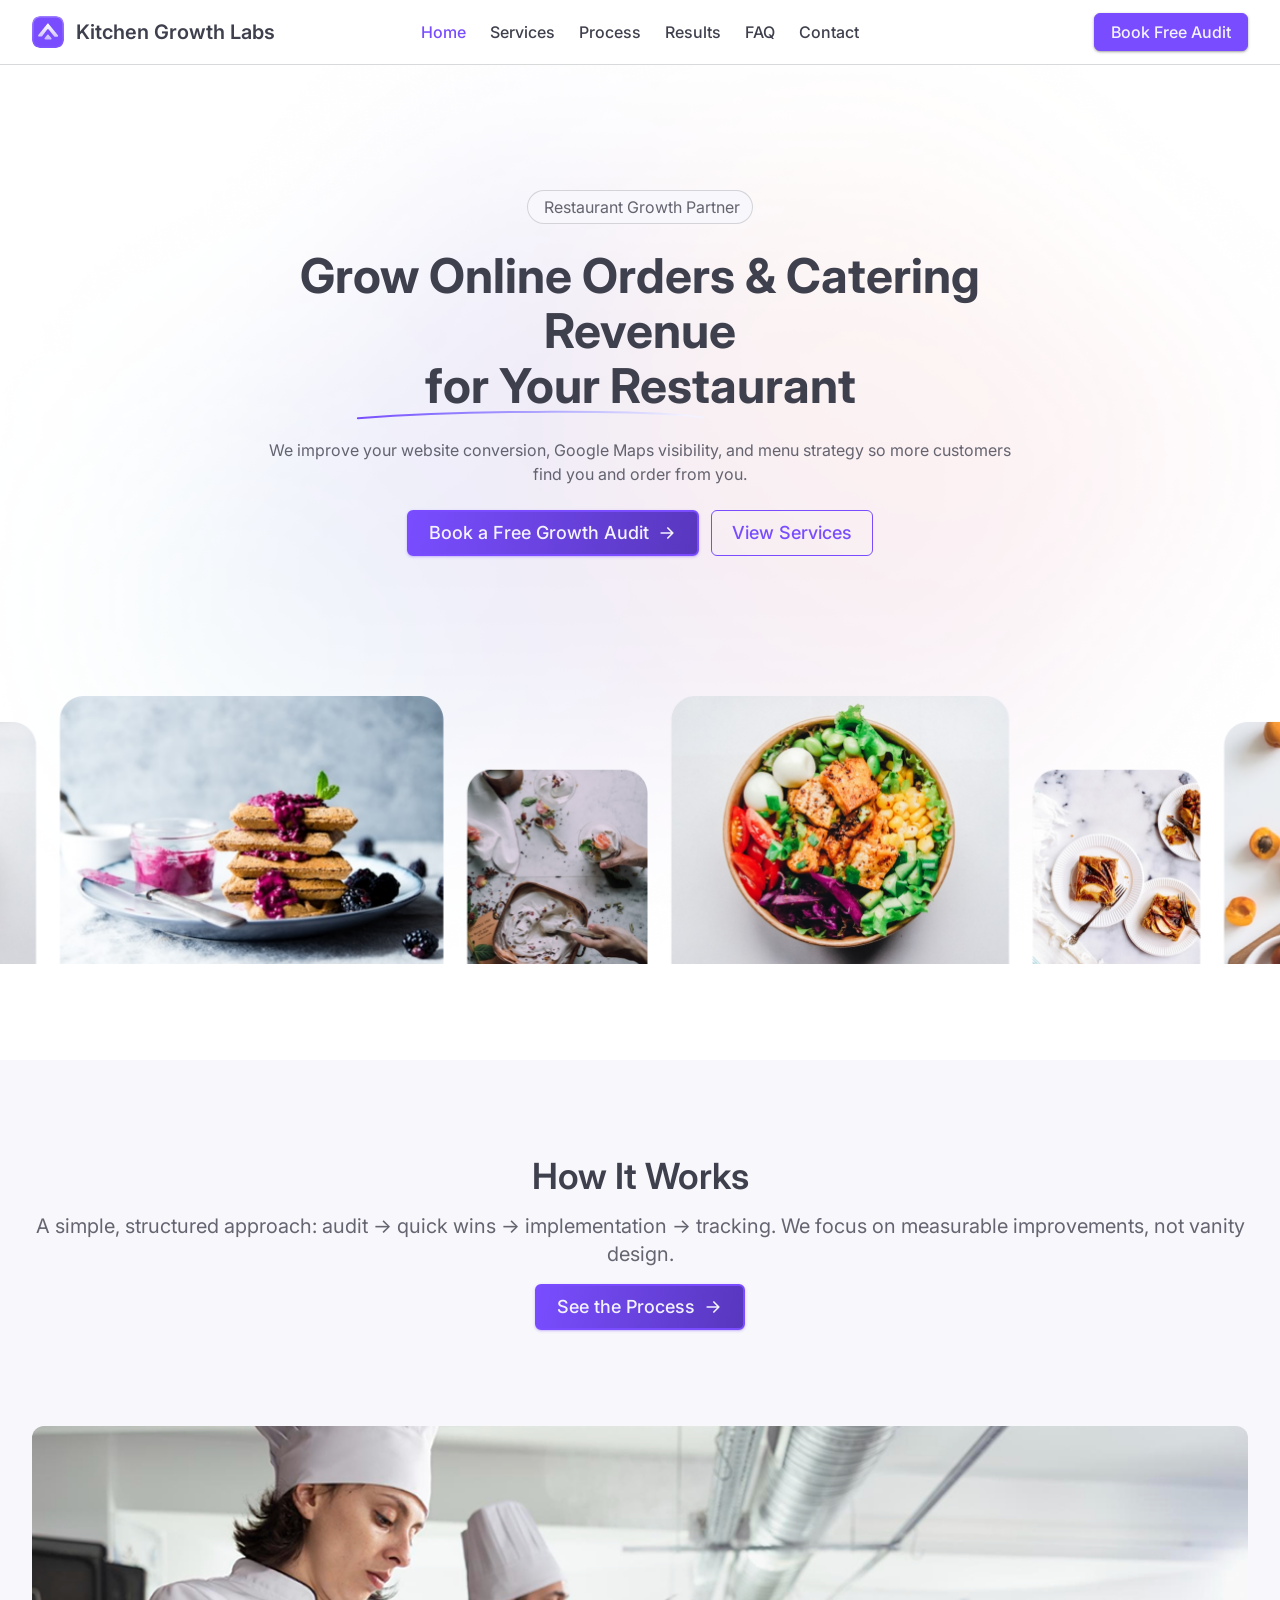
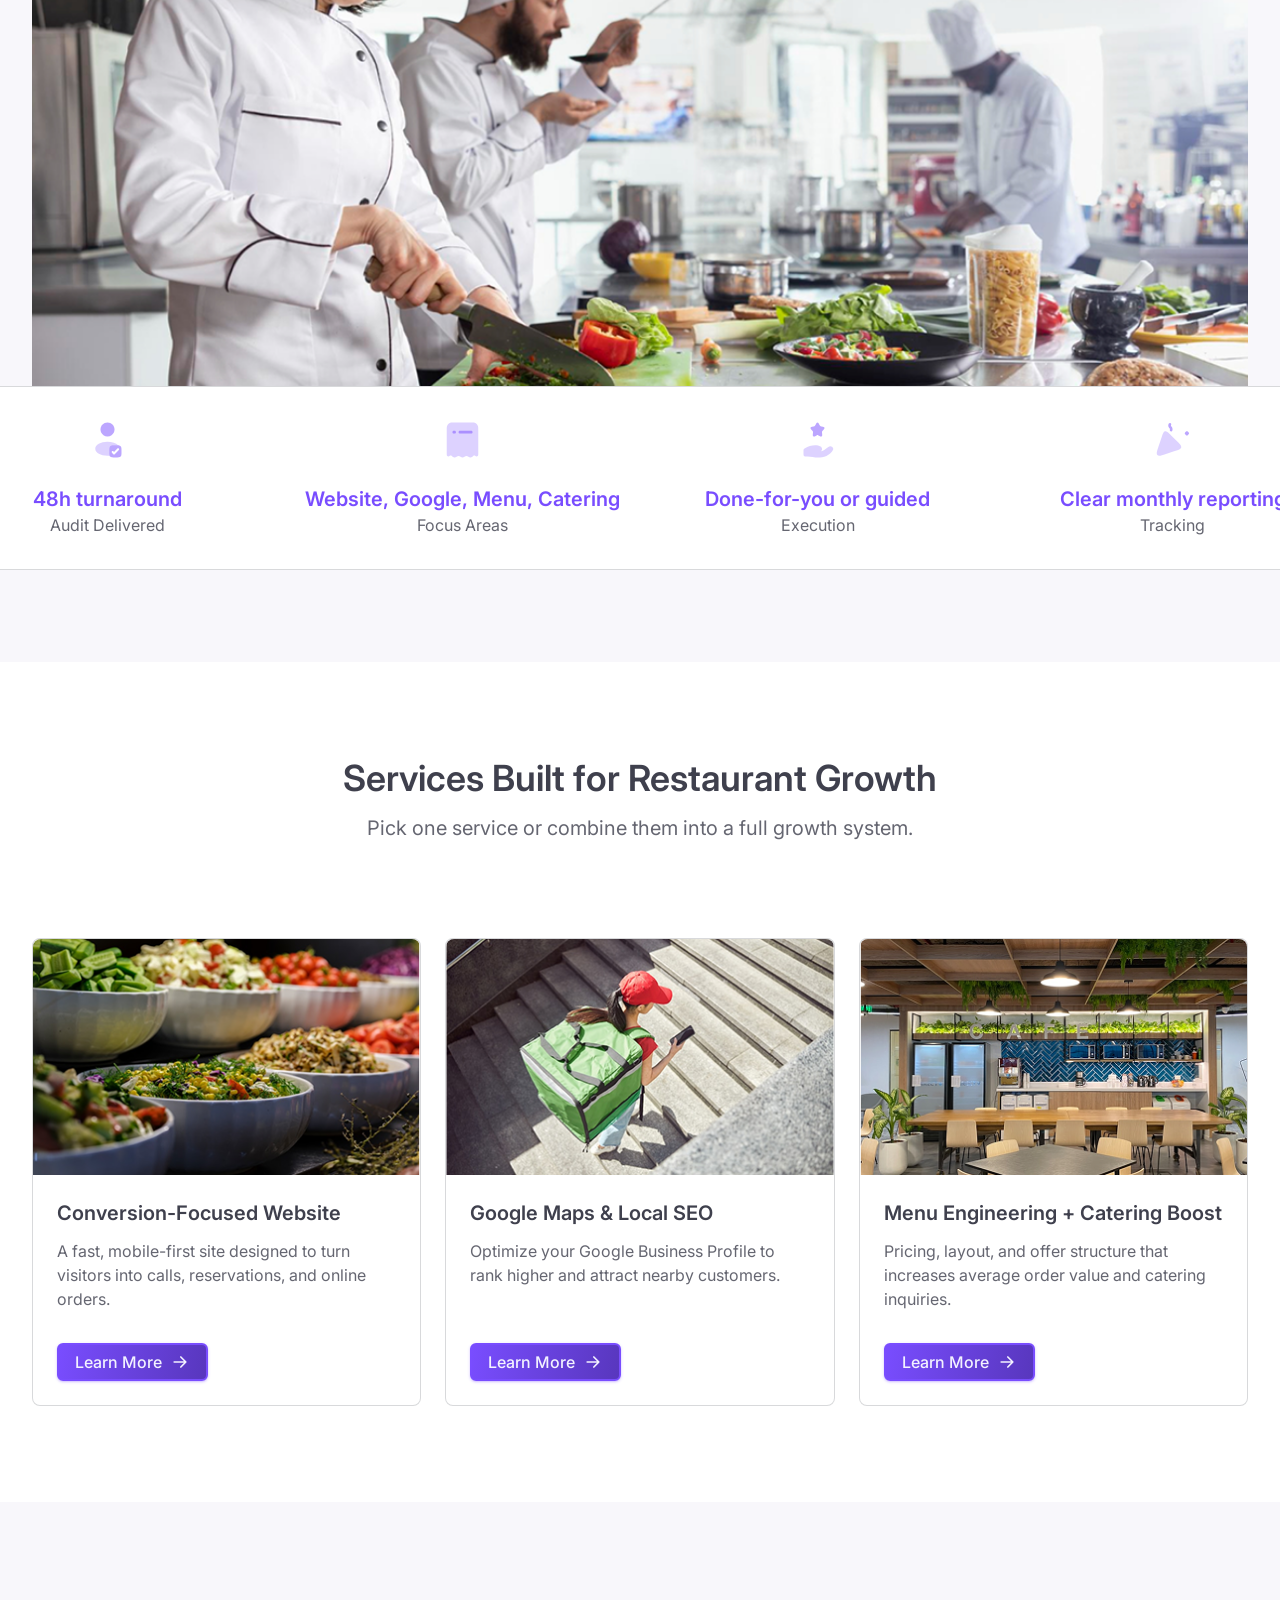
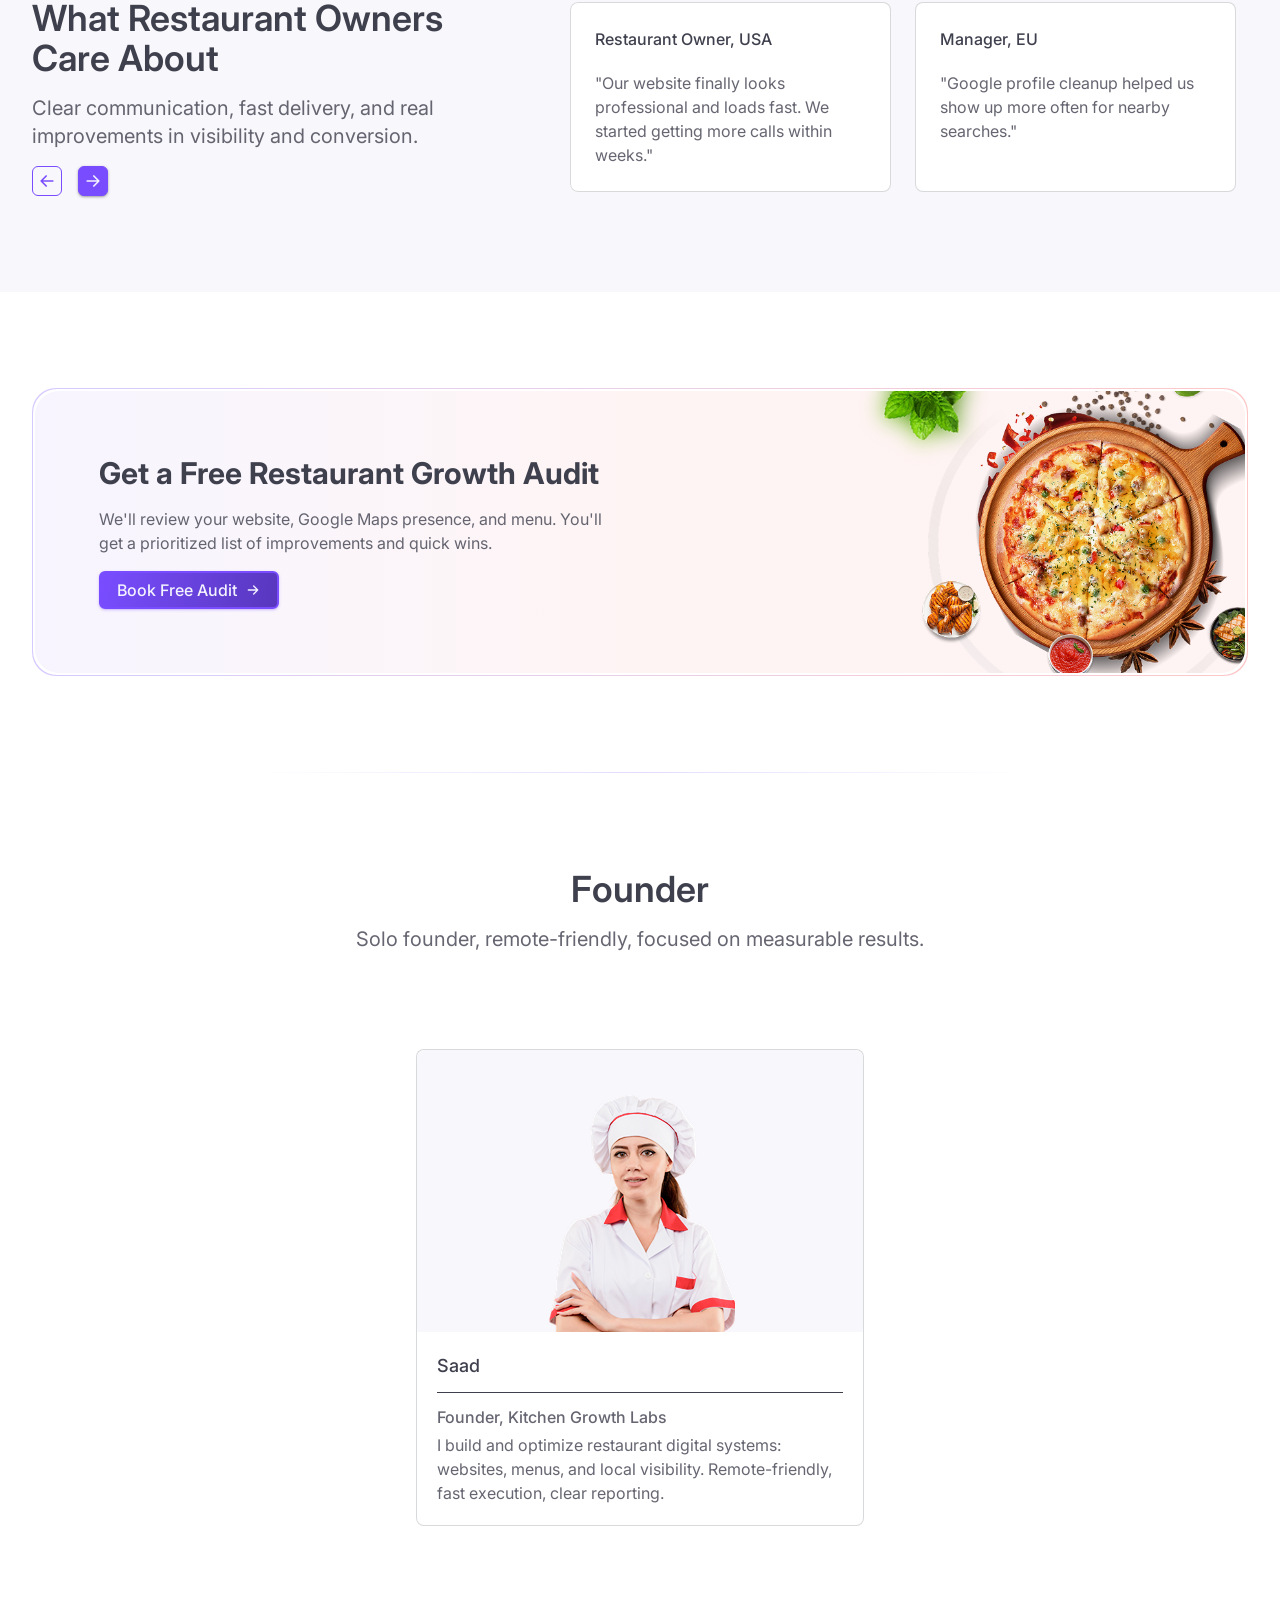
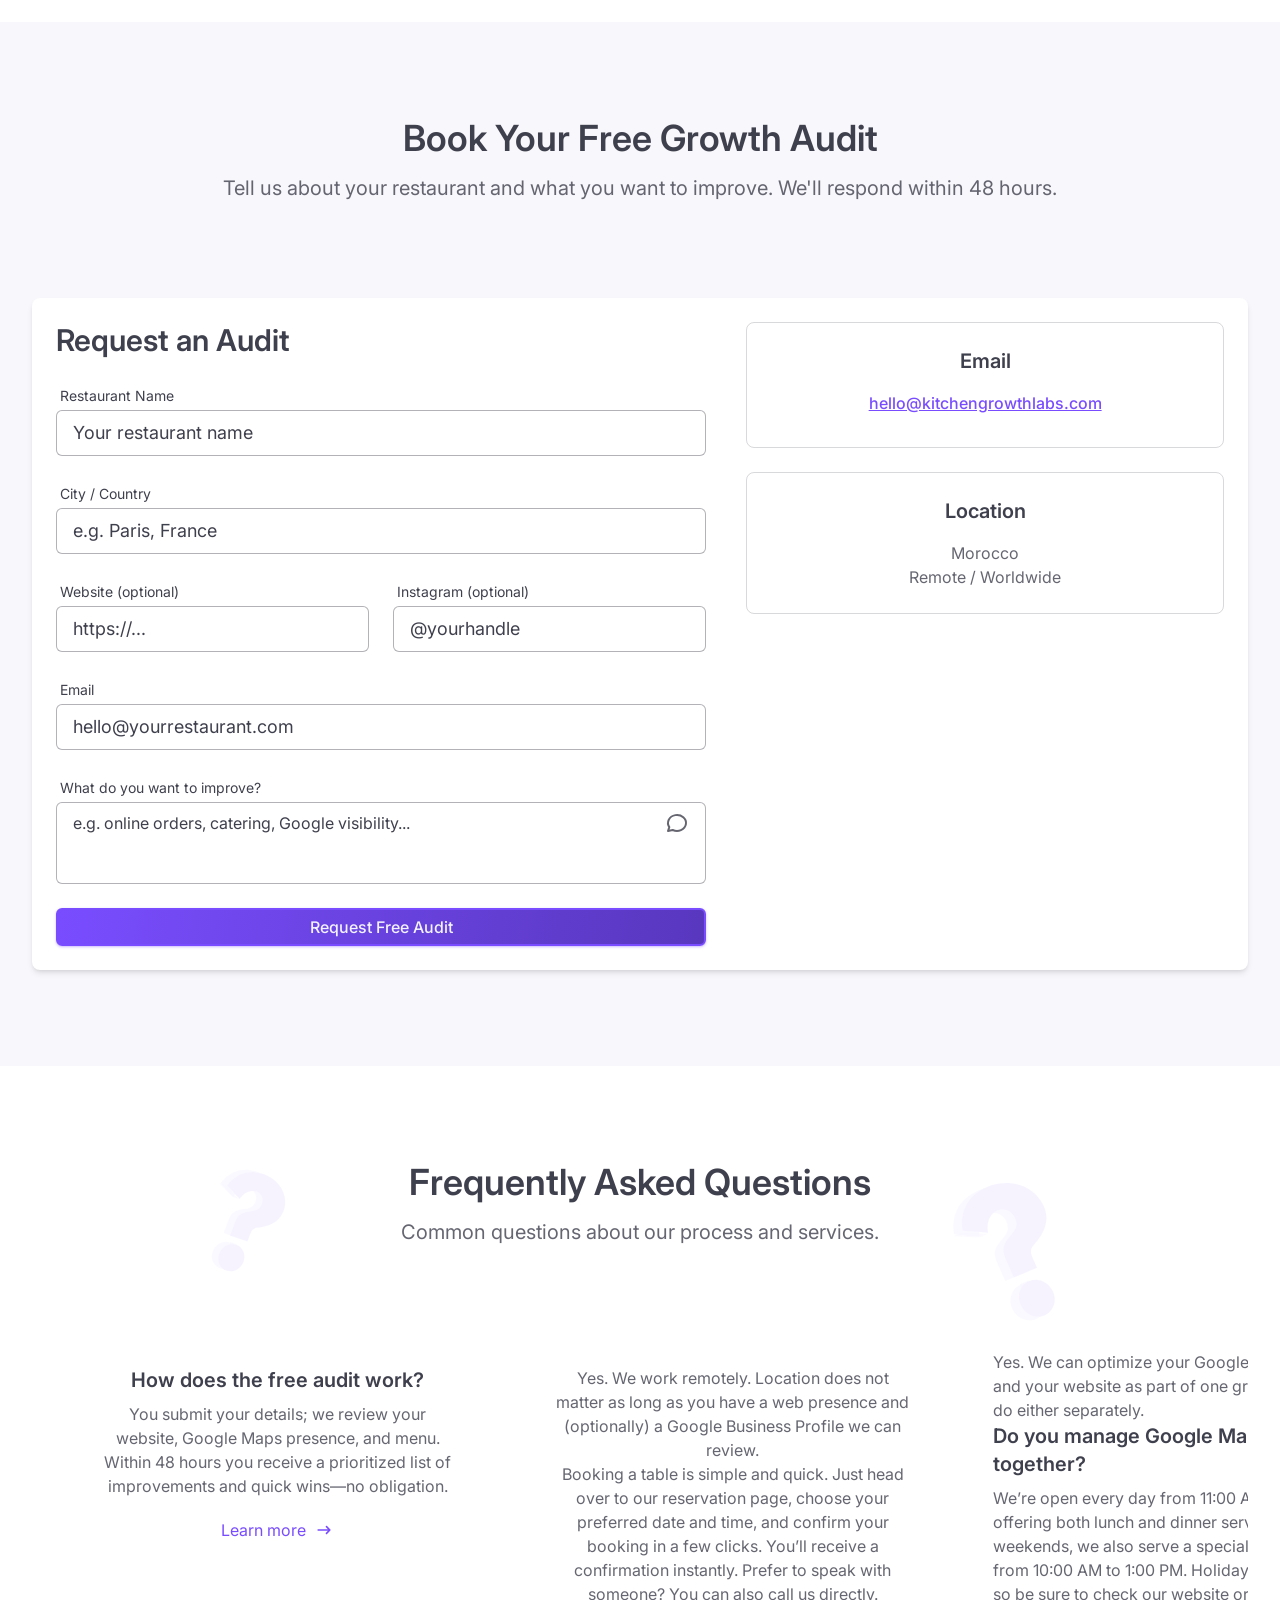
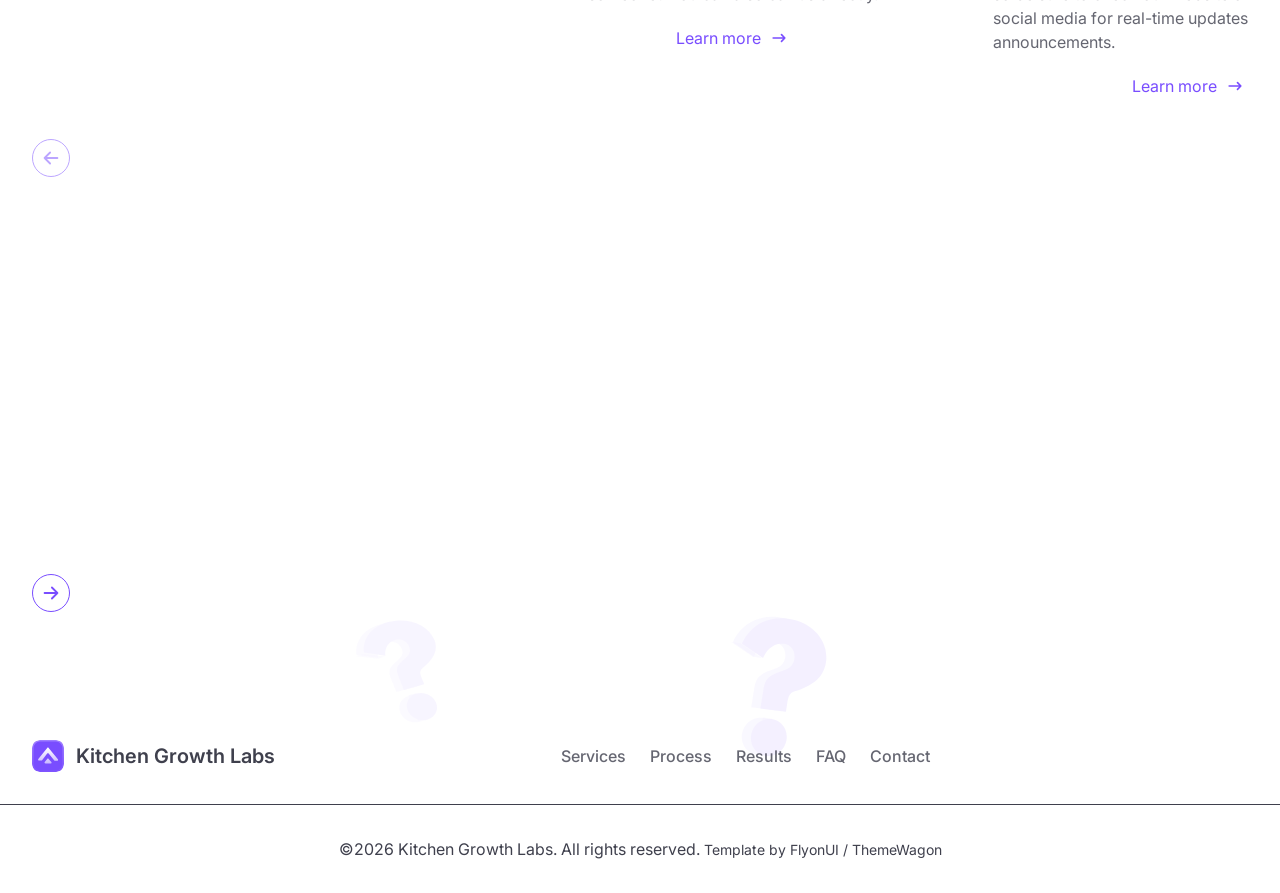
==== index.html @ 99d67cb7 "Initial commit: Kitchen Growth Labs landing page Made-with: Cursor" ====
<!doctype html>

<html lang="en" data-theme="light" data-assets-path="assets/" data-layout-path="free-landing-page/" dir="ltr" class="scroll-smooth">
  <head>
    <meta charset="utf-8" />
    <meta name="viewport" content="width=device-width, initial-scale=1.0, user-scalable=no, minimum-scale=1.0, maximum-scale=1.0" />
    <meta name="robots" content="index, follow" />
    <title>Kitchen Growth Labs | Restaurant Growth &amp; Online Revenue</title>

    <meta name="description" content="Kitchen Growth Labs helps restaurants increase online orders, catering revenue, and Google Maps visibility with conversion-focused websites and menu engineering." />
    <!-- Favicon -->
    <link rel="icon" type="image/x-icon" href="assets/img/favicon/favicon.ico" />

    <!-- Fonts -->
    <link rel="preconnect" href="https://fonts.googleapis.com" />
    <link rel="preconnect" href="https://fonts.gstatic.com" crossorigin />
    <link href="https://fonts.googleapis.com/css2?family=Inter:wght@300;400;500;600;700;800;900&ampdisplay=swap" rel="stylesheet" />

    <!-- Core CSS -->
    <!-- endbuild -->

    <!-- Vendor CSS -->
    <link rel="stylesheet" href="assets/dist/libs/flatpickr/dist/flatpickr.css" />

    <!-- build:css -->
    <link rel="stylesheet" href="assets/dist/css/output.css" />

    <!-- Page CSS -->

    <!-- Theme JS -->
    <script type="text/javascript">
      (function () {
        try {
          const root = document.documentElement;
          const layoutPath = root.getAttribute('data-layout-path')?.replace('/', '') || 'dashboard-default';
          const localStorageKey = `${layoutPath}-theme`;

          // Theme configuration loaded from page-config.json at build time
          window.THEME_CONFIG = { 'free-landing-page': { default: 'light', light: 'light', dark: 'dark', system: { light: 'light', dark: 'dark' } } };

          // Get current system theme preference
          const getSystemPreference = () => window.matchMedia('(prefers-color-scheme: dark)').matches;

          // Resolve theme based on user selection and layout configuration
          const resolveTheme = (selectedTheme, layoutPath) => {
            const layoutConfig = window.THEME_CONFIG[layoutPath];
            if (!layoutConfig) return selectedTheme === 'system' ? (getSystemPreference() ? 'dark' : 'light') : selectedTheme;

            if (selectedTheme === 'system') {
              const systemConfig = layoutConfig.system;
              const prefersDark = getSystemPreference();
              return prefersDark ? systemConfig.dark : systemConfig.light;
            }

            return layoutConfig[selectedTheme] || selectedTheme || layoutConfig.default || 'light';
          };

          const savedTheme = localStorage.getItem(localStorageKey) || 'system';
          const resolvedTheme = resolveTheme(savedTheme, layoutPath);

          root.setAttribute('data-theme', resolvedTheme);
        } catch (e) {
          console.warn('Early theme script error:', e);
        }
      })();
    </script>
  </head>

  <body>
    <!-- Layout wrapper -->
    <!-- Content -->
    <div class="bg-base-100">
      <!-- Navbar -->
      <header class="border-base-content/20 bg-base-100 py-0.25 fixed top-0 z-10 w-full border-b">
        <nav class="navbar mx-auto max-w-[1280px] rounded-b-xl px-4 sm:px-6 lg:px-8">
          <div class="w-full lg:flex lg:items-center lg:gap-2">
            <div class="navbar-start items-center justify-between max-lg:w-full">
              <a class="text-base-content flex items-center gap-3 text-xl font-semibold" href="#home">
                <span class="text-primary">
                  <svg width="32" height="32" viewBox="0 0 34 34" fill="none" xmlns="http://www.w3.org/2000/svg">
                    <g clip-path="url(#clip0_18078_104881)">
                      <mask id="mask0_18078_104881" style="mask-type:luminance" maskUnits="userSpaceOnUse" x="0" y="0" width="34" height="34">
                        <path d="M25.5 0H8.5C3.80558 0 0 3.80558 0 8.5V25.5C0 30.1944 3.80558 34 8.5 34H25.5C30.1944 34 34 30.1944 34 25.5V8.5C34 3.80558 30.1944 0 25.5 0Z" fill="white" />
                      </mask>
                      <g mask="url(#mask0_18078_104881)">
                        <path d="M25.5 0H8.5C3.80558 0 0 3.80558 0 8.5V25.5C0 30.1944 3.80558 34 8.5 34H25.5C30.1944 34 34 30.1944 34 25.5V8.5C34 3.80558 30.1944 0 25.5 0Z" fill="url(#paint0_linear_18078_104881)" />
                        <path
                          d="M16.1238 20.1522C16.511 19.662 17.2479 19.6428 17.66 20.1122L20.5526 23.41C21.1194 24.0563 20.6611 25.0689 19.8016 25.0692H14.3055C13.47 25.0692 13.0026 24.1059 13.5203 23.4501L16.1238 20.1522ZM16.1326 8.45497C16.5308 7.95801 17.286 7.95453 17.6883 8.44813L27.5164 20.5077C28.0488 21.161 27.5838 22.1395 26.741 22.1395H24.4442C24.1428 22.1395 23.8577 22.0034 23.6678 21.7694L17.7029 14.4188C17.2962 13.9175 16.5285 13.927 16.1346 14.4384L10.7303 21.454C10.5411 21.6996 10.2484 21.8435 9.9383 21.8436H7.4881C6.64925 21.8436 6.18332 20.8733 6.70783 20.2186L16.1326 8.45497Z"
                          fill="url(#paint1_linear_18078_104881)" />
                      </g>
                      <path d="M25.5002 0.707886H8.50017C4.19695 0.707886 0.708496 4.19634 0.708496 8.49956V25.4996C0.708496 29.8028 4.19695 33.2912 8.50017 33.2912H25.5002C29.8034 33.2912 33.2918 29.8028 33.2918 25.4996V8.49956C33.2918 4.19634 29.8034 0.707886 25.5002 0.707886Z" stroke="url(#paint2_linear_18078_104881)" stroke-width="2" />
                    </g>
                    <defs>
                      <linearGradient id="paint0_linear_18078_104881" x1="30.2812" y1="2.65625" x2="4.25" y2="32.4063" gradientUnits="userSpaceOnUse">
                        <stop offset="0" stop-color="currentColor" />
                        <stop offset="1" stop-color="currentColor" />
                      </linearGradient>
                      <linearGradient id="paint1_linear_18078_104881" x1="17.1147" y1="8.08008" x2="17.1147" y2="25.0692" gradientUnits="userSpaceOnUse">
                        <stop offset="0" stop-color="white" />
                        <stop offset="1" stop-color="white" stop-opacity="0.6" />
                      </linearGradient>
                      <linearGradient id="paint2_linear_18078_104881" x1="17.0002" y1="-0.000447931" x2="17.0002" y2="33.9996" gradientUnits="userSpaceOnUse">
                        <stop offset="0" stop-color="white" stop-opacity="0.28" />
                        <stop offset="1" stop-color="white" stop-opacity="0.04" />
                      </linearGradient>
                      <clipPath id="clip0_18078_104881">
                        <rect width="34" height="34" fill="white" />
                      </clipPath>
                    </defs>
                  </svg>
                </span>
                Kitchen Growth Labs
              </a>
              <div class="flex items-center gap-5 lg:hidden">
                <a href="#contact-us" class="btn btn-primary btn-sm">Book Free Audit</a>
                <button type="button" class="collapse-toggle btn btn-outline btn-secondary btn-square" data-collapse="#navbar-block-4" aria-controls="navbar-block-4" aria-label="Toggle navigation">
                  <span class="icon-[tabler--menu-2] collapse-open:hidden size-5.5"></span>
                  <span class="icon-[tabler--x] collapse-open:block size-5.5 hidden"></span>
                </button>
              </div>
            </div>
            <div id="navbar-block-4" class="lg:navbar-center transition-height collapse hidden grow overflow-hidden font-medium duration-300 lg:flex">
              <div class="text-base-content flex gap-6 text-base max-lg:mt-4 max-lg:flex-col lg:items-center">
                <a href="#home" class="hover:text-primary nav-link">Home</a>
                <a href="#services" class="hover:text-primary nav-link">Services</a>
                <a href="#process" class="hover:text-primary nav-link">Process</a>
                <a href="#results" class="hover:text-primary nav-link">Results</a>
                <a href="#faqs" class="hover:text-primary nav-link">FAQ</a>
                <a href="#contact-us" class="hover:text-primary nav-link">Contact</a>
              </div>
            </div>
            <div class="navbar-end max-lg:hidden">
              <a href="#contact-us" class="btn btn-primary">Book Free Audit</a>
            </div>
          </div>
        </nav>
      </header>
      <main>
        <!-- Hero section -->
        <section id="home">
          <div class="gap-18 md:pt-45 lg:gap-35 lg:pt-47.5 flex h-full flex-col justify-between bg-[url('../../img/free-layer-blur.png')] bg-cover bg-center bg-no-repeat py-8 pt-40 sm:py-16 md:gap-24 lg:py-24">
            <div class="mx-auto flex max-w-[1280px] flex-col items-center gap-6 justify-self-center px-4 text-center sm:px-6 lg:px-8">
              <div class="bg-base-200 border-base-content/20 w-fit rounded-full border px-3 py-1">
                <span> Restaurant Growth Partner</span>
              </div>
              <h1 class="text-base-content z-1 relative text-5xl font-bold leading-[1.15] max-md:text-2xl md:max-w-3xl">
                <span>
                  Grow Online Orders &amp; Catering Revenue
                  <br />
                  for Your Restaurant
                </span>
                <svg xmlns="http://www.w3.org/2000/svg" width="348" height="10" viewBox="0 0 348 10" fill="none" class="-z-1 left-25 absolute -bottom-1.5 max-lg:left-4 max-md:hidden">
                  <path d="M1.85645 8.23715C62.4821 3.49284 119.04 1.88864 180.031 1.88864C225.103 1.88864 275.146 1.32978 319.673 4.85546C328.6 5.24983 336.734 6.33887 346.695 7.60269" stroke="url(#paint0_linear_17052_181397)" stroke-width="2" stroke-linecap="round" />
                  <defs>
                    <linearGradient id="paint0_linear_17052_181397" x1="29.7873" y1="1.85626" x2="45.2975" y2="69.7387" gradientUnits="userSpaceOnUse">
                      <stop stop-color="var(--color-primary)" />
                      <stop offset="1" stop-color="var(--color-primary-content)" />
                    </linearGradient>
                  </defs>
                </svg>
              </h1>
              <p class="text-base-content/80 max-w-3xl">We improve your website conversion, Google Maps visibility, and menu strategy so more customers find you and order from you.</p>
              <div class="flex flex-wrap items-center justify-center gap-3">
                <a href="#contact-us" class="btn btn-primary btn-gradient btn-lg">
                  Book a Free Growth Audit
                  <span class="icon-[tabler--arrow-right] size-5 rtl:rotate-180"></span>
                </a>
                <a href="#services" class="btn btn-outline btn-primary btn-lg">View Services</a>
              </div>
            </div>
            <img src="assets/img/dishes-hero.png" alt="Restaurant growth" class="min-h-67 w-full object-cover" />
          </div>
        </section>
        <!-- Process -->
        <section id="process">
          <div class="bg-base-200 py-8 sm:py-16 lg:py-24">
            <div class="mx-auto max-w-[1280px] px-4 sm:px-6 lg:px-8">
              <div class="flex flex-col gap-12 md:gap-16 lg:gap-24">
                <!-- Header section -->
                <div class="space-y-4 text-center">
                  <h2 class="text-base-content text-2xl font-semibold md:text-3xl lg:text-4xl">How It Works</h2>
                  <p class="text-base-content/80 text-xl">A simple, structured approach: audit → quick wins → implementation → tracking. We focus on measurable improvements, not vanity design.</p>
                  <a href="#process" class="btn btn-primary btn-lg btn-gradient">
                    See the Process
                    <span class="icon-[tabler--arrow-right] size-5 rtl:rotate-180"></span>
                  </a>
                </div>
                <!-- Video player and stats -->
                <div class="lg:h-161 relative mb-8 h-full w-full rounded-xl max-lg:space-y-6 sm:mb-16 lg:mb-24">
                  <img src="assets/img/restaurant-about-us.png" alt="Process" class="h-full w-full rounded-xl object-cover" />
                  <!-- Stats card overlapping the video section -->
                  <div class="bg-base-100 border-base-content/20 rounded-box lg:-bottom-25 intersect:motion-preset-fade intersect:motion-opacity-0 intersect:motion-duration-800 grid gap-10 border px-10 py-8 sm:max-lg:grid-cols-2 lg:absolute lg:left-1/2 lg:w-3/4 lg:-translate-x-1/2 lg:grid-cols-4 xl:w-max">
                    <!-- Stats: Audit Delivered -->
                    <div class="flex flex-col items-center justify-center gap-6">
                      <svg xmlns="http://www.w3.org/2000/svg" width="43" height="42" viewBox="0 0 43 42" fill="none" class="text-primary">
                        <path d="M21.5 17.5C25.366 17.5 28.5 14.366 28.5 10.5C28.5 6.63401 25.366 3.5 21.5 3.5C17.634 3.5 14.5 6.63401 14.5 10.5C14.5 14.366 17.634 17.5 21.5 17.5Z" fill="currentColor" fill-opacity="0.5" />
                        <path fill-rule="evenodd" clip-rule="evenodd" d="M29.375 38.5C26.4877 38.5 25.0439 38.5 24.147 37.603C23.25 36.7061 23.25 35.2623 23.25 32.375C23.25 29.4877 23.25 28.0439 24.147 27.147C25.0439 26.25 26.4877 26.25 29.375 26.25C32.2623 26.25 33.7061 26.25 34.603 27.147C35.5 28.0439 35.5 29.4877 35.5 32.375C35.5 35.2623 35.5 36.7061 34.603 37.603C33.7061 38.5 32.2623 38.5 29.375 38.5ZM32.819 31.0552C33.2177 30.6565 33.2177 30.0102 32.819 29.6116C32.4204 29.2128 31.7741 29.2128 31.3754 29.6116L28.0139 32.973L27.3746 32.3337C26.9759 31.9351 26.3296 31.9351 25.931 32.3337C25.5323 32.7324 25.5323 33.3788 25.931 33.7774L27.292 35.1384C27.6906 35.5372 28.3371 35.5372 28.7357 35.1384L32.819 31.0552Z" fill="currentColor" fill-opacity="0.5" />
                        <path opacity="0.5" d="M32.1657 26.3046C31.4223 26.25 30.5102 26.25 29.375 26.25C26.4877 26.25 25.0439 26.25 24.1471 27.147C23.25 28.0439 23.25 29.4877 23.25 32.375C23.25 34.416 23.25 35.7357 23.5669 36.6508C22.8949 36.7161 22.2044 36.75 21.5 36.75C14.7345 36.75 9.25 33.6159 9.25 29.75C9.25 25.8841 14.7345 22.75 21.5 22.75C26.0735 22.75 30.0617 24.1822 32.1657 26.3046Z" fill="currentColor" fill-opacity="0.5" />
                      </svg>
                      <div class="space-y-2 text-center">
                        <span class="text-primary text-xl font-semibold">48h turnaround</span>
                        <p class="text-base-content/80">Audit Delivered</p>
                      </div>
                    </div>
                    <!-- Stats: Focus Areas -->
                    <div class="flex flex-col items-center justify-center gap-6">
                      <svg xmlns="http://www.w3.org/2000/svg" width="43" height="42" viewBox="0 0 43 42" fill="none" class="text-primary">
                        <path opacity="0.5" d="M13.1788 3.5H29.8212C31.8493 3.5 32.8633 3.5 33.681 3.78457C35.2319 4.32418 36.4494 5.57758 36.9735 7.17405C37.25 8.01596 37.25 9.05984 37.25 11.1476V35.6549C37.25 37.1567 35.5262 37.9536 34.4358 36.9558C33.7951 36.3695 32.8299 36.3695 32.1892 36.9558L31.3438 37.7295C30.2209 38.7569 28.5291 38.7569 27.4062 37.7295C26.2834 36.702 24.5916 36.702 23.4688 37.7295C22.3459 38.7569 20.654 38.7569 19.5312 37.7295C18.4085 36.702 16.7165 36.702 15.5938 37.7295C14.471 38.7569 12.779 38.7569 11.6562 37.7295L10.8108 36.9558C10.1702 36.3695 9.2048 36.3695 8.56417 36.9558C7.47375 37.9536 5.75 37.1567 5.75 35.6549V11.1476C5.75 9.05984 5.75 8.01596 6.02641 7.17405C6.55059 5.57758 7.76814 4.32418 9.31893 3.78457C10.1367 3.5 11.1507 3.5 13.1788 3.5Z" fill="currentColor" fill-opacity="0.5" />
                        <path d="M12.75 11.8125C12.0251 11.8125 11.4375 12.4001 11.4375 13.125C11.4375 13.8499 12.0251 14.4375 12.75 14.4375H13.625C14.3499 14.4375 14.9375 13.8499 14.9375 13.125C14.9375 12.4001 14.3499 11.8125 13.625 11.8125H12.75Z" fill="currentColor" fill-opacity="0.5" />
                        <path d="M18.875 11.8125C18.1502 11.8125 17.5625 12.4001 17.5625 13.125C17.5625 13.8499 18.1502 14.4375 18.875 14.4375H30.25C30.9748 14.4375 31.5625 13.8499 31.5625 13.125C31.5625 12.4001 30.9748 11.8125 30.25 11.8125H18.875Z" fill="currentColor" fill-opacity="0.5" />
                      </svg>
                      <div class="space-y-2 text-center">
                        <span class="text-primary text-xl font-semibold">Website, Google, Menu, Catering</span>
                        <p class="text-base-content/80">Focus Areas</p>
                      </div>
                    </div>
                    <!-- Stats: Execution -->
                    <div class="flex flex-col items-center justify-center gap-6">
                      <svg xmlns="http://www.w3.org/2000/svg" width="43" height="42" viewBox="0 0 43 42" fill="none" class="text-primary">
                        <path opacity="0.5" d="M11.4549 37.4297H11C9.35008 37.4297 8.52513 37.4297 8.01256 36.9171C7.5 36.4046 7.5 35.5796 7.5 33.9297V31.9837C7.5 31.0763 7.5 30.6227 7.73307 30.2176C7.96613 29.8123 8.31772 29.6079 9.02093 29.1989C13.6505 26.5062 20.2251 24.9905 24.6134 27.6078C24.9081 27.7837 25.1734 27.996 25.3999 28.2504C26.3765 29.3475 26.3055 31.0032 25.1799 31.9856C24.9421 32.193 24.6888 32.3505 24.4337 32.4051C24.6433 32.3808 24.8442 32.353 25.036 32.3223C26.631 32.0679 27.9697 31.2156 29.1954 30.2897L32.358 27.9008C33.473 27.0585 35.1278 27.0583 36.2429 27.9003C37.2468 28.6584 37.5538 29.9065 36.9191 30.9237C36.179 32.1102 35.1362 33.628 34.1348 34.5553C33.1321 35.4841 31.6393 36.3132 30.4206 36.9014C29.0705 37.5531 27.5791 37.9285 26.0621 38.1742C22.9854 38.672 19.779 38.5961 16.7336 37.9687C15.0119 37.614 13.2239 37.4297 11.4549 37.4297Z" fill="currentColor" fill-opacity="0.5" />
                        <path d="M19.5073 5.88586C20.3938 4.29529 20.8373 3.5 21.5 3.5C22.1627 3.5 22.6062 4.29529 23.4927 5.88586L23.7221 6.29736C23.9741 6.74935 24.1001 6.97534 24.2965 7.12446C24.493 7.27358 24.7377 7.32893 25.2268 7.43964L25.6723 7.54042C27.3942 7.92999 28.255 8.12478 28.4597 8.78341C28.6647 9.44205 28.0777 10.1284 26.904 11.5009L26.6002 11.8561C26.2666 12.2461 26.0999 12.4411 26.025 12.6824C25.9499 12.9237 25.9751 13.1839 26.0255 13.7043L26.0713 14.1781C26.2488 16.0094 26.3377 16.9251 25.8013 17.3322C25.2651 17.7392 24.4591 17.3681 22.847 16.6258L22.4299 16.4338C21.9718 16.2229 21.7427 16.1174 21.5 16.1174C21.2573 16.1174 21.0282 16.2229 20.57 16.4338L20.153 16.6258C18.5409 17.3681 17.7348 17.7392 17.1986 17.3322C16.6624 16.9251 16.7511 16.0094 16.9286 14.1781L16.9745 13.7043C17.0249 13.1839 17.0501 12.9237 16.9751 12.6824C16.9001 12.4411 16.7333 12.2461 16.3997 11.8561L16.0961 11.5009C14.9223 10.1284 14.3354 9.44205 14.5402 8.78341C14.745 8.12478 15.6059 7.92999 17.3277 7.54042L17.7731 7.43964C18.2623 7.32893 18.507 7.27358 18.7035 7.12446C18.8998 6.97534 19.0258 6.74935 19.2778 6.29736L19.5073 5.88586Z" fill="currentColor" fill-opacity="0.5" />
                      </svg>
                      <div class="space-y-2 text-center">
                        <span class="text-primary text-xl font-semibold">Done-for-you or guided</span>
                        <p class="text-base-content/80">Execution</p>
                      </div>
                    </div>
                    <!-- Stats: Tracking -->
                    <div class="flex flex-col items-center justify-center gap-6">
                      <svg xmlns="http://www.w3.org/2000/svg" width="43" height="42" viewBox="0 0 43 42" fill="none" class="text-primary">
                        <path d="M19.6207 4.13037C20.2392 4.50845 20.434 5.31631 20.056 5.93477C19.7816 6.38356 19.8503 6.96187 20.2222 7.33381L20.3935 7.5051C21.4238 8.53526 21.8035 10.0486 21.3819 11.4431C21.1723 12.137 20.4397 12.5295 19.7459 12.3197C19.052 12.11 18.6596 11.3775 18.8693 10.6836C19.0109 10.2153 18.8833 9.70716 18.5373 9.36126L18.3662 9.18997C17.1367 7.96056 16.9094 6.04903 17.8163 4.56561C18.1943 3.94714 19.0021 3.75228 19.6207 4.13037Z" fill="currentColor" fill-opacity="0.5" />
                        <path d="M35.4549 12.3319C35.2125 12.4252 34.9978 12.6399 34.5685 13.0694C34.1391 13.4988 33.9244 13.7135 33.8309 13.9558C33.7217 14.2392 33.7217 14.5532 33.8309 14.8366C33.9244 15.0789 34.1391 15.2936 34.5685 15.723C34.9978 16.1524 35.2125 16.3671 35.4549 16.4605C35.7382 16.5697 36.0522 16.5697 36.3357 16.4605C36.5779 16.3671 36.7926 16.1524 37.2221 15.723C37.6515 15.2936 37.8662 15.0789 37.9595 14.8366C38.0687 14.5532 38.0687 14.2392 37.9595 13.9558C37.8662 13.7135 37.6515 13.4988 37.2221 13.0694C36.7926 12.6399 36.5779 12.4252 36.3357 12.3319C36.0522 12.2227 35.7382 12.2227 35.4549 12.3319Z" fill="currentColor" fill-opacity="0.5" />
                        <path opacity="0.5" d="M7.52088 27.5831L10.4775 18.7133C11.818 14.6917 12.4883 12.6809 14.0742 12.3065C15.6602 11.9321 17.1589 13.4309 20.1565 16.4284L26.0697 22.3415C29.0671 25.3391 30.566 26.8378 30.1915 28.4238C29.8172 30.0097 27.8064 30.6799 23.7847 32.0206L14.9149 34.9772C10.0755 36.5904 7.65572 37.397 6.37843 36.1196C5.10114 34.8423 5.90771 32.4226 7.52088 27.5831Z" fill="currentColor" fill-opacity="0.5" />
                      </svg>
                      <div class="space-y-2 text-center">
                        <span class="text-primary text-xl font-semibold">Clear monthly reporting</span>
                        <p class="text-base-content/80">Tracking</p>
                      </div>
                    </div>
                  </div>
                </div>
              </div>
            </div>
          </div>
        </section>
        <!-- Blog Component -->
        <section id="services">
          <div class="bg-base-100 py-8 sm:py-16 lg:py-24">
            <div class="mx-auto max-w-[1280px] px-4 sm:px-6 lg:px-8">
              <!-- Section Header -->
              <div class="mb-12 space-y-4 text-center sm:mb-16 lg:mb-24">
                <h2 class="text-base-content text-2xl font-semibold md:text-3xl lg:text-4xl">Services Built for Restaurant Growth</h2>
                <p class="text-base-content/80 text-xl">Pick one service or combine them into a full growth system.</p>
              </div>
              <!-- Blog Grid -->
              <div class="grid grid-cols-1 gap-6 md:grid-cols-2 lg:grid-cols-3">
                <!-- Blog Card 1 -->
                <div class="card card-border shadow-none">
                  <figure>
                    <img src="assets/img/free-blog-1.png" alt="Conversion-focused website" />
                  </figure>
                  <div class="card-body gap-3">
                    <h5 class="card-title text-xl">Conversion-Focused Website</h5>
                    <p class="mb-5">A fast, mobile-first site designed to turn visitors into calls, reservations, and online orders.</p>
                    <div class="card-actions">
                      <a href="#contact-us" class="btn btn-primary btn-gradient">
                        Learn More
                        <span class="icon-[tabler--arrow-right] size-5 rtl:rotate-180"></span>
                      </a>
                    </div>
                  </div>
                </div>
                <!-- Blog Card 2 -->
                <div class="card card-border shadow-none">
                  <figure>
                    <img src="assets/img/free-blog-2.png" alt="Google Maps and local SEO" />
                  </figure>
                  <div class="card-body gap-3">
                    <h5 class="card-title text-xl">Google Maps &amp; Local SEO</h5>
                    <p class="mb-5">Optimize your Google Business Profile to rank higher and attract nearby customers.</p>
                    <div class="card-actions">
                      <a href="#contact-us" class="btn btn-primary btn-gradient">
                        Learn More
                        <span class="icon-[tabler--arrow-right] size-5 rtl:rotate-180"></span>
                      </a>
                    </div>
                  </div>
                </div>
                <!-- Blog Card 3 -->
                <div class="card card-border shadow-none">
                  <figure>
                    <img src="assets/img/free-blog-3.png" alt="Menu engineering and catering" />
                  </figure>
                  <div class="card-body gap-3">
                    <h5 class="card-title text-xl">Menu Engineering + Catering Boost</h5>
                    <p class="mb-5">Pricing, layout, and offer structure that increases average order value and catering inquiries.</p>
                    <div class="card-actions">
                      <a href="#contact-us" class="btn btn-primary btn-gradient">
                        Learn More
                        <span class="icon-[tabler--arrow-right] size-5 rtl:rotate-180"></span>
                      </a>
                    </div>
                  </div>
                </div>
              </div>
            </div>
          </div>
        </section>
        <!-- Results / Proof -->
        <section id="results">
        <div class="bg-base-200 py-8 sm:py-16 lg:py-24">
          <div class="mx-auto max-w-[1280px] px-4 sm:px-6 lg:px-8">
            <div id="multi-slide" data-carousel='{ "loadingClasses": "opacity-0", "slidesQty": { "xs": 1, "md": 2 } }' class="relative flex w-full gap-12 max-lg:flex-col md:gap-16 lg:items-center lg:gap-24">
              <div>
                <div class="space-y-4">
                  <h2 class="text-base-content text-2xl font-semibold md:text-3xl lg:text-4xl">What Restaurant Owners Care About</h2>
                  <p class="text-base-content/80 text-xl">Clear communication, fast delivery, and real improvements in visibility and conversion.</p>
                  <div class="flex gap-4">
                    <button class="btn btn-square btn-sm carousel-prev btn-primary carousel-disabled:opacity-100 carousel-disabled:btn-outline relative hover:text-white" disabled="disabled">
                      <span class="icon-[tabler--arrow-left] size-5"></span>
                    </button>
                    <button class="btn btn-square btn-sm carousel-next btn-primary carousel-disabled:opacity-100 carousel-disabled:btn-outline relative hover:text-white">
                      <span class="icon-[tabler--arrow-right] size-5"></span>
                    </button>
                  </div>
                </div>
              </div>
              <div class="carousel rounded-box">
                <div class="carousel-body gap-6 opacity-0">
                  <!-- Slide 1 -->
                  <div class="carousel-slide">
                    <div class="card card-border hover:border-primary transition-border h-full shadow-none duration-300">
                      <div class="card-body gap-5">
                        <div class="flex items-center gap-3">
                          <div>
                            <h4 class="text-base-content font-medium">Restaurant Owner, USA</h4>
                          </div>
                        </div>
                        <p class="text-base-content/80">"Our website finally looks professional and loads fast. We started getting more calls within weeks."</p>
                      </div>
                    </div>
                  </div>
                  <!-- Slide 2 -->
                  <div class="carousel-slide">
                    <div class="card card-border hover:border-primary transition-border h-full shadow-none duration-300">
                      <div class="card-body gap-5">
                        <div class="flex items-center gap-3">
                          <div>
                            <h4 class="text-base-content font-medium">Manager, EU</h4>
                          </div>
                        </div>
                        <p class="text-base-content/80">"Google profile cleanup helped us show up more often for nearby searches."</p>
                      </div>
                    </div>
                  </div>
                  <!-- Slide 3 -->
                  <div class="carousel-slide">
                    <div class="card card-border hover:border-primary transition-border h-full shadow-none duration-300">
                      <!-- Star Rating -->
                      <div class="card-body gap-5">
                        <!-- User Info -->
                        <div class="flex items-center gap-3">
                          <div>
                            <h4 class="text-base-content font-medium">Restaurant Owner</h4>
                          </div>
                        </div>
                        <!-- Content -->
                        <p class="text-base-content/80">"Menu restructuring made online ordering clearer; fewer confused calls, higher average tickets."</p>
                      </div>
                    </div>
                  </div>
                  <!-- Slide 4 -->
                  <div class="carousel-slide">
                    <div class="card card-border hover:border-primary transition-border h-full shadow-none duration-300">
                      <!-- Star Rating -->
                      <div class="card-body gap-5">
                        <!-- User Info -->
                        <div class="flex items-center gap-3">
                          <div>
                            <h4 class="text-base-content font-medium">Owner, International</h4>
                          </div>
                        </div>
                        <!-- Content -->
                        <p class="text-base-content/80">"Fast turnaround and clear next steps. No jargon—just actionable improvements."</p>
                      </div>
                    </div>
                  </div>
                </div>
              </div>
            </div>
          </div>
        </div>
        </section>
        <!-- CTA Section -->
        <div class="bg-base-100 py-8 sm:py-16 lg:py-24">
          <div class="mx-auto max-w-[1280px] px-4 sm:px-6 lg:px-8">
            <div class="from-primary/30 to-error/30 p-0.25 overflow-hidden rounded-3xl bg-gradient-to-r">
              <div class="bg-base-100 rounded-3xl p-0.5">
                <div class="from-primary/6 to-error/6 relative rounded-3xl bg-gradient-to-r to-50% p-8 lg:p-16">
                  <div class="flex justify-between gap-8 max-md:flex-col max-sm:items-center max-sm:text-center md:items-center">
                    <div class="max-w-xs space-y-4 lg:max-w-lg">
                      <h2 class="text-base-content text-xl font-bold md:text-3xl">Get a Free Restaurant Growth Audit</h2>
                      <p class="text-base-content/80">We'll review your website, Google Maps presence, and menu. You'll get a prioritized list of improvements and quick wins.</p>
                      <a class="btn btn-gradient btn-primary" href="#contact-us">
                        Book Free Audit
                        <span class="icon-[tabler--arrow-right]"></span>
                      </a>
                    </div>
                    <img src="assets/img/mint.png" alt="" class="intersect-once intersect:motion-preset-slide-down-lg intersect:motion-duration-800 intersect:motion-opacity-in-0 intersect:motion-delay-100 absolute end-[21%] top-0 h-20 max-w-sm max-md:hidden" />
                    <img src="assets/img/pizza.png" alt="" class="rtl:rotate-y-180 absolute end-0 top-0 h-full max-w-md rounded-br-3xl max-md:hidden" />
                  </div>
                </div>
              </div>
            </div>
          </div>
        </div>
        <div class="via-primary/20 mx-auto h-px w-3/5 bg-gradient-to-r from-transparent to-transparent"></div>
        <!-- Team -->
        <section id="team">
          <div class="bg-base-100 py-8 sm:py-16 lg:py-24">
            <div class="mx-auto max-w-[1280px] px-4 sm:px-6 lg:px-8">
              <div class="mb-12 text-center sm:mb-16 lg:mb-24">
                <h2 class="text-base-content mb-4 text-2xl font-semibold md:text-3xl lg:text-4xl">Founder</h2>
                <p class="text-base-content/80 text-xl">Solo founder, remote-friendly, focused on measurable results.</p>
              </div>
              <div class="grid grid-cols-1 gap-6 md:grid-cols-1 lg:grid-cols-1 max-w-md mx-auto">
                <div class="card card-border hover:border-primary h-max shadow-none">
                  <figure class="bg-base-200 pt-10.5">
                    <img src="assets/img/chef-1.png" alt="Saad" class="h-60 w-auto object-cover" />
                  </figure>
                  <div class="card-body gap-3 p-5">
                    <h3 class="text-base-content text-lg font-medium">Saad</h3>
                    <div class="divider"></div>
                    <div>
                      <p class="text-base-content/80 mb-1 font-medium">Founder, Kitchen Growth Labs</p>
                      <p class="text-base-content/80">I build and optimize restaurant digital systems: websites, menus, and local visibility. Remote-friendly, fast execution, clear reporting.</p>
                    </div>
                  </div>
                </div>
              </div>
            </div>
          </div>
        </section>
        <!-- Contact Us -->
        <section id="contact-us">
          <div class="bg-base-200 py-8 sm:py-16 lg:py-24">
            <div class="mx-auto max-w-[1280px] px-4 sm:px-6 lg:px-8">
              <!-- Heading Section -->
              <div class="mb-12 text-center text-white sm:mb-16 lg:mb-24">
                <h2 class="text-base-content mb-4 text-2xl font-semibold md:text-3xl md:text-6xl lg:text-4xl">Book Your Free Growth Audit</h2>
                <p class="text-base-content/80 text-xl">Tell us about your restaurant and what you want to improve. We'll respond within 48 hours.</p>
              </div>
              <div class="card shadow-md">
                <div class="card-body grid gap-10 lg:grid-cols-7">
                  <!-- Form Section -->
                  <div class="lg:col-span-4">
                    <h2 class="text-base-content mb-6 text-3xl font-semibold">Request an Audit</h2>
                    <form name="audit" class="space-y-6" method="POST" netlify netlify-honeypot="bot-field" action="/thanks.html">
                      <input type="hidden" name="form-name" value="audit" />
                      <p class="hidden">
                        <label>Don't fill this out: <input name="bot-field" /></label>
                      </p>
                      <div class="w-full">
                        <label class="label-text" for="restaurant">Restaurant Name</label>
                        <div class="input input-lg">
                          <input type="text" name="restaurant" class="grow" placeholder="Your restaurant name" id="restaurant" required />
                          <span class="icon-[tabler--building-store] text-base-content/80 size-5.5 my-auto ms-3 shrink-0"></span>
                        </div>
                      </div>
                      <div class="w-full">
                        <label class="label-text" for="citycountry">City / Country</label>
                        <div class="input input-lg">
                          <input type="text" name="citycountry" class="grow" placeholder="e.g. Paris, France" id="citycountry" required />
                          <span class="icon-[tabler--map-pin] text-base-content/80 size-5.5 my-auto ms-3 shrink-0"></span>
                        </div>
                      </div>
                      <div class="flex gap-6 max-md:flex-col">
                        <div class="w-full">
                          <label class="label-text" for="website">Website (optional)</label>
                          <div class="input input-lg">
                            <input type="url" name="website" class="grow" placeholder="https://..." id="website" />
                            <span class="icon-[tabler--world] text-base-content/80 size-5.5 my-auto ms-3 shrink-0"></span>
                          </div>
                        </div>
                        <div class="w-full">
                          <label class="label-text" for="instagram">Instagram (optional)</label>
                          <div class="input input-lg">
                            <input type="text" name="instagram" class="grow" placeholder="@yourhandle" id="instagram" />
                            <span class="icon-[tabler--brand-instagram] text-base-content/80 size-5.5 my-auto ms-3 shrink-0"></span>
                          </div>
                        </div>
                      </div>
                      <div class="w-full">
                        <label class="label-text" for="email">Email</label>
                        <div class="input input-lg">
                          <input type="email" name="email" class="grow" placeholder="hello@yourrestaurant.com" id="email" required />
                          <span class="icon-[tabler--mail] text-base-content/80 size-5.5 my-auto ms-3 shrink-0"></span>
                        </div>
                      </div>
                      <div>
                        <label class="label-text" for="usermessage">What do you want to improve?</label>
                        <div class="textarea">
                          <textarea name="message" class="grow resize-none" aria-label="Message" placeholder="e.g. online orders, catering, Google visibility..." id="usermessage" required></textarea>
                          <span class="icon-[tabler--message-circle-2] text-base-content/80 mx-4 mt-2 size-6 shrink-0"></span>
                        </div>
                      </div>
                      <button type="submit" class="btn btn-primary btn-gradient w-full">Request Free Audit</button>
                    </form>
                  </div>
                  <!-- Contact Information -->
                  <div class="space-y-6 lg:col-span-3">
                    <div class="border-base-content/20 rounded-box border p-6 text-center">
                      <h3 class="text-base-content mb-4 text-xl font-semibold">Email</h3>
                      <p class="text-base-content/80 mb-2 break-all"><a href="mailto:hello@kitchengrowthlabs.com" class="link link-primary">hello@kitchengrowthlabs.com</a></p>
                    </div>
                    <div class="border-base-content/20 rounded-box border p-6 text-center">
                      <h3 class="text-base-content mb-4 text-xl font-semibold">Location</h3>
                      <p class="text-base-content/80">Morocco</p>
                      <p class="text-base-content/80">Remote / Worldwide</p>
                    </div>
                  </div>
                </div>
              </div>
            </div>
          </div>
        </section>
        <!-- FAQ -->
        <section id="faqs">
          <div class="bg-base-100 relative h-full py-8 sm:py-16 lg:py-24">
            <div class="mx-auto max-w-[1280px] px-4 sm:px-6 lg:px-8">
              <span class="intersect:motion-preset-slide-right intersect:motion-duration-800 intersect:motion-opacity-0 intersect:motion-delay-600 absolute start-[15%]">
                <svg xmlns="http://www.w3.org/2000/svg" width="102" height="120" viewBox="0 0 102 120" fill="none">
                  <g opacity="0.06">
                    <path
                      d="M28.7216 21.3499C28.9372 20.7851 41.4433 1.58331 65.1497 9.79441C81.0958 15.3176 91.1148 31.322 85.0343 47.2497C80.8081 58.3201 70.4601 62.4098 58.4869 63.5065C54.2254 63.9489 52.9117 67.0751 51.4887 70.8027L49.0737 77.1288L31.533 71.0533L36.2336 58.7402C38.131 53.77 39.8962 49.7767 45.9306 48.1581C54.097 45.9987 60.2859 47.7587 63.3477 39.7382C65.4177 34.316 63.0568 29.1498 58.273 27.4928C50.6191 24.8418 44.3109 30.3308 41.287 34.7831L28.7216 21.3499ZM45.1012 97.6235C42.3843 104.74 34.7635 108.623 27.9601 106.267C21.2626 103.947 18.0403 96.308 20.7571 89.1915C23.517 81.9618 31.1379 78.0787 37.8354 80.3985C44.6389 82.7549 47.8611 90.3941 45.1012 97.6235Z"
                      fill="var(--color-primary)"
                      fill-opacity="0.5" />
                    <path d="M44.7303 82.2389L38.3477 79.918L29.1259 105.278L35.5086 107.599L44.7303 82.2389Z" fill="var(--color-primary)" fill-opacity="0.5" />
                    <path
                      d="M35.1044 23.6722C35.32 23.1074 47.8261 3.90558 71.5325 12.1167C87.4786 17.6399 97.4976 33.6442 91.4171 49.572C87.1909 60.6423 76.8429 64.7321 64.8694 65.8287C60.608 66.2711 59.2942 69.3973 57.8712 73.1249L55.4562 79.4509L37.9155 73.3754L42.6161 61.0624C44.5135 56.0921 46.2788 52.0989 52.3131 50.4803C60.4795 48.3208 66.6684 50.0808 69.7303 42.0604C71.8002 36.6382 69.4394 31.472 64.6555 29.815C57.0017 27.164 50.6934 32.653 47.6696 37.1053L35.1044 23.6722ZM51.4838 99.9456C48.7669 107.062 41.1461 110.945 34.3426 108.589C27.6451 106.269 24.4228 98.6302 27.1396 91.5137C29.8996 84.284 37.5205 80.4008 44.218 82.7206C51.0217 85.0772 54.2436 92.7162 51.4838 99.9456Z"
                      fill="var(--color-primary)" />
                    <path d="M26.8203 20.9316L33.203 23.2526L46.623 37.0351L40.2406 34.7143L26.8203 20.9316Z" fill="var(--color-primary)" fill-opacity="0.4" />
                  </g>
                </svg>
              </span>
              <span class="intersect:motion-preset-slide-right intersect:motion-duration-800 intersect:motion-opacity-0 intersect:motion-delay-1200 absolute end-[15%] sm:max-md:end-[5%]">
                <svg xmlns="http://www.w3.org/2000/svg" width="166" height="181" viewBox="0 0 166 181" fill="none">
                  <g opacity="0.06">
                    <path
                      d="M32.038 72.3179C31.7026 71.5655 25.451 41.3586 57.0249 28.2981C78.263 19.513 103.808 26.4121 113.264 47.6299C119.836 62.3771 113.524 75.6814 102.682 87.4734C98.8736 91.7219 100.61 95.994 102.823 100.96L106.579 109.387L83.2168 119.05L75.9067 102.648C72.9559 96.0267 70.8247 90.4919 75.2515 83.4928C81.2727 74.0516 89.142 70.2619 84.3804 59.5776C81.1613 52.3546 73.7841 49.3467 67.4126 51.9823C57.2187 56.1989 56.2869 67.2777 57.6131 74.3927L32.038 72.3179ZM122.577 133.245C126.802 142.725 123.002 153.386 113.94 157.134C105.02 160.824 94.3791 156.137 90.1541 146.656C85.8619 137.026 89.6625 126.364 98.5827 122.674C107.644 118.926 118.285 123.614 122.577 133.245Z"
                      fill="var(--color-primary)"
                      fill-opacity="0.5" />
                    <path d="M106.263 118.478L97.7661 122.126L112.262 155.888L120.76 152.24L106.263 118.478Z" fill="var(--color-primary)" fill-opacity="0.5" />
                    <path
                      d="M40.5389 68.6694C40.2036 67.9171 33.952 37.7101 65.5259 24.6497C86.764 15.8645 112.309 22.7637 121.765 43.9815C128.337 58.7287 122.025 72.033 111.183 83.8251C107.374 88.0736 109.111 92.3457 111.324 97.3113L115.079 105.738L91.7174 115.402L84.4073 98.9994C81.4566 92.3784 79.3253 86.8436 83.7521 79.8445C89.7733 70.4033 97.6427 66.6136 92.8811 55.9293C89.662 48.7063 82.2847 45.6984 75.9132 48.334C65.7193 52.5506 64.7875 63.6294 66.1137 70.7444L40.5389 68.6694ZM131.078 129.596C135.303 139.077 131.502 149.738 122.441 153.486C113.521 157.176 102.88 152.488 98.6547 143.008C94.3625 133.377 98.1631 122.716 107.083 119.026C116.145 115.278 126.786 119.966 131.078 129.596Z"
                      fill="var(--color-primary)" />
                    <path d="M31.3276 74.3447L39.825 70.6963L65.9923 71.8589L57.4953 75.5072L31.3276 74.3447Z" fill="var(--color-primary)" fill-opacity="0.4" />
                  </g>
                </svg>
              </span>
              <!-- FAQ Header -->
              <div class="mb-12 space-y-4 text-wrap text-center sm:mb-16 lg:mb-24">
                <h2 class="text-base-content text-2xl font-semibold md:text-3xl lg:text-4xl">Frequently Asked Questions</h2>
                <p class="text-base-content/80 text-xl">Common questions about our process and services.</p>
              </div>
              <!-- Faq stepper -->
              <div id="faq-carousel-1" data-carousel='{ "loadingClasses": "opacity-0",  "slidesQty": { "xs": 1, "md": 2, "lg": 3 } }' class="relative w-full">
                <div class="flex gap-1">
                  <!-- Previous Slide -->
                  <button class="btn btn-circle carousel-prev btn-outline btn-primary hover:bg-primary relative hover:text-white max-md:hidden" disabled="disabled">
                    <span class="icon-[tabler--arrow-left] size-5.5"></span>
                  </button>
                  <div class="carousel rounded-box">
                    <div class="carousel-body h-full gap-12 opacity-0">
                      <!-- Slide 1 -->
                      <div class="carousel-slide m-2">
                        <div class="rounded-box hover:bg-base-100 hover:ring-primary p-4 text-center hover:ring">
                          <h5 class="text-base-content mb-2 text-xl font-semibold">How does the free audit work?</h5>
                          <p class="text-base-content/80">You submit your details; we review your website, Google Maps presence, and menu. Within 48 hours you receive a prioritized list of improvements and quick wins—no obligation.</p>
                          <div class="group mt-5 flex items-center justify-center gap-2">
                            <a href="#" class="link link-animated link-primary font-normal">Learn more</a>
                            <span class="icon-[tabler--arrow-narrow-right] text-primary size-5 shrink-0 transition-transform group-hover:-translate-x-1 rtl:rotate-180"></span>
                          </div>
                        </div>
                      </div>
                      <!-- Slide 2 -->
                      <div class="carousel-slide m-2">
                        <div class="rounded-box hover:bg-base-100 hover:ring-primary p-4 text-center hover:ring">
                          <p class="text-base-content/80">Yes. We work remotely. Location does not matter as long as you have a web presence and (optionally) a Google Business Profile we can review.</p>
                          <p class="text-base-content/80">Booking a table is simple and quick. Just head over to our reservation page, choose your preferred date and time, and confirm your booking in a few clicks. You’ll receive a confirmation instantly. Prefer to speak with someone? You can also call us directly.</p>
                          <div class="group mt-5 flex items-center justify-center gap-2">
                            <a href="#" class="link link-animated link-primary font-normal">Learn more</a>
                            <span class="icon-[tabler--arrow-narrow-right] text-primary size-5 shrink-0 transition-transform group-hover:-translate-x-1 rtl:rotate-180"></span>
                          </div>
                        </div>
                      </div>
                      <!-- Slide 3 -->
                      <div class="carousel-slide m-2">
                          <p class="text-base-content/80">Yes. We can optimize your Google Business Profile and your website as part of one growth system, or do either separately.</p>
                          <h5 class="text-base-content mb-2 text-xl font-semibold">Do you manage Google Maps &amp; website together?</h5>
                          <p class="text-base-content/80">We’re open every day from 11:00 AM to 11:00 PM, offering both lunch and dinner service. On weekends, we also serve a special brunch menu from 10:00 AM to 1:00 PM. Holiday hours may vary, so be sure to check our website or follow us on social media for real-time updates and special announcements.</p>
                          <div class="group mt-5 flex items-center justify-center gap-2">
                            <a href="#" class="link link-animated link-primary font-normal">Learn more</a>
                            <span class="icon-[tabler--arrow-narrow-right] text-primary size-5 shrink-0 transition-transform group-hover:-translate-x-1 rtl:rotate-180"></span>
                          </div>
                        </div>
                      </div>
                      <!-- Slide 4 -->
                      <div class="carousel-slide m-2">
                        <div class="rounded-box hover:bg-base-100 hover:ring-primary p-4 text-center hover:ring">
                          <h5 class="text-base-content mb-2 text-xl font-semibold">How do payments work?</h5>
                          <p class="text-base-content/80">After the free audit, we agree on scope and price. Typically a deposit to start, then the balance on delivery. We'll confirm options when we discuss your project.</p>
                          <div class="group mt-5 flex items-center justify-center gap-2">
                            <a href="#" class="link link-animated link-primary font-normal">Learn more</a>
                            <span class="icon-[tabler--arrow-narrow-right] text-primary size-5 shrink-0 transition-transform group-hover:-translate-x-1 rtl:rotate-180"></span>
                          </div>
                        </div>
                      </div>
                      <!-- Slide 5 -->
                      <div class="carousel-slide m-2">
                        <div class="rounded-box hover:bg-base-100 hover:ring-primary p-4 text-center hover:ring">
                          <h5 class="text-base-content mb-2 text-xl font-semibold">How fast can we launch improvements?</h5>
                          <p class="text-base-content/80">Quick wins from the audit can often be implemented within days. Full website or menu projects depend on scope; we'll give you a timeline in the audit.</p>
                          <div class="group mt-5 flex items-center justify-center gap-2">
                            <a href="#" class="link link-animated link-primary font-normal">Learn more</a>
                            <span class="icon-[tabler--arrow-narrow-right] text-primary size-5 shrink-0 transition-transform group-hover:-translate-x-1 rtl:rotate-180"></span>
                          </div>
                        </div>
                      </div>
                    </div>
                  </div>
                  <!-- Next Slide -->
                  <button class="btn btn-circle carousel-next btn-primary btn-outline hover:bg-primary relative hover:text-white max-md:hidden">
                    <span class="icon-[tabler--arrow-right] size-5.5"></span>
                  </button>
                </div>
              </div>
              <span class="intersect:motion-preset-slide-right intersect:motion-duration-800 intersect:motion-opacity-0 intersect:motion-delay-900 absolute start-[25%]">
                <svg xmlns="http://www.w3.org/2000/svg" width="118" height="119" viewBox="0 0 118 119" fill="none">
                  <g opacity="0.05">
                    <path
                      d="M36.4391 42.706C36.2091 42.1358 33.0723 19.7058 60.7168 12.1988C79.3118 7.1492 100.433 13.8137 106.922 29.8927C111.431 41.0682 105.143 50.3678 95.1291 58.2748C91.6043 61.1299 92.769 64.3566 94.2875 68.1195L96.8646 74.5057L76.4101 80.0602L71.3941 67.6302C69.3693 62.6128 67.9605 58.4399 72.2047 53.6183C77.9718 47.1176 84.8999 44.8567 81.6326 36.7601C79.4237 31.2864 73.3964 28.6212 67.8178 30.1361C58.8925 32.5598 57.3147 40.5801 57.9297 45.854L36.4391 42.706ZM108.7 92.9284C111.6 100.113 107.624 107.645 99.6907 109.799C91.8806 111.92 83.2115 107.821 80.3124 100.637C77.3672 93.339 81.3425 85.8064 89.1526 83.6856C97.0862 81.5312 105.755 85.6303 108.7 92.9284Z"
                      fill="var(--color-primary)"
                      fill-opacity="0.5" />
                    <path d="M95.8779 81.1625L88.4385 83.2969L98.2235 108.915L105.663 106.78L95.8779 81.1625Z" fill="var(--color-primary)" fill-opacity="0.5" />
                    <path
                      d="M43.8796 40.5732C43.6495 40.003 40.5127 17.573 68.1572 10.066C86.7523 5.01639 107.874 11.6809 114.362 27.7599C118.872 38.9354 112.583 48.235 102.569 56.1421C99.0444 58.9972 100.209 62.2239 101.728 65.9868L104.305 72.3729L83.8502 77.9275L78.8342 65.4975C76.8094 60.48 75.4007 56.3072 79.6448 51.4856C85.412 44.9848 92.3401 42.724 89.0727 34.6274C86.8639 29.1537 80.8365 26.4884 75.2579 28.0033C66.3327 30.427 64.7548 38.4474 65.3699 43.7212L43.8796 40.5732ZM116.141 90.7956C119.04 97.98 115.064 105.512 107.131 107.667C99.3207 109.788 90.6516 105.689 87.7525 98.5046C84.8073 91.2062 88.7826 83.6737 96.5927 81.5528C104.527 79.3983 113.196 83.4976 116.141 90.7956Z"
                      fill="var(--color-primary)" />
                    <path d="M35.8188 44.1504L43.2582 42.0161L65.2665 44.5151L57.8274 46.6493L35.8188 44.1504Z" fill="var(--color-primary)" fill-opacity="0.4" />
                  </g>
                </svg>
              </span>
              <span class="intersect:motion-preset-slide-right intersect:motion-duration-800 intersect:motion-opacity-0 intersect:motion-delay-1500 absolute end-[35%] max-sm:hidden">
                <svg xmlns="http://www.w3.org/2000/svg" width="116" height="150" viewBox="0 0 116 150" fill="none">
                  <g opacity="0.08">
                    <path
                      d="M16.9554 30.3465C17.0827 29.5437 28.4181 0.863619 62.9102 5.34236C86.1113 8.35499 104.343 26.7815 100.753 49.421C98.258 65.1563 85.4391 73.3239 69.547 77.9789C63.906 79.7044 63.0386 84.1802 62.1985 89.4785L60.7728 98.4703L35.2516 95.1564L38.0267 77.6548C39.1468 70.5902 40.3728 64.8497 48.0714 61.0976C58.4992 56.0608 67.392 56.724 69.1996 45.3239C70.4216 37.6168 65.719 31.4347 58.7586 30.5309C47.6225 29.0849 40.6813 38.0158 37.885 44.6991L16.9554 30.3465ZM61.3688 126.569C59.7648 136.685 50.5783 143.849 40.6794 142.564C30.9348 141.298 24.3449 132.085 25.9488 121.97C27.5782 111.694 36.7648 104.529 46.5095 105.795C56.4083 107.08 62.9981 116.293 61.3688 126.569Z"
                      fill="var(--color-primary)"
                      fill-opacity="0.5" />
                    <path d="M56.1439 106.729L46.9902 105.416L41.7716 141.786L50.9253 143.1L56.1439 106.729Z" fill="var(--color-primary)" fill-opacity="0.5" />
                    <path
                      d="M26.1092 31.661C26.2365 30.8582 37.5719 2.17807 72.064 6.65682C95.2651 9.66945 113.496 28.096 109.907 50.7355C107.412 66.4707 94.5929 74.6383 78.7005 79.2933C73.0594 81.0188 72.192 85.4946 71.3519 90.7929L69.9262 99.7847L44.4051 96.4708L47.1801 78.9692C48.3003 71.9046 49.5263 66.1641 57.2249 62.412C67.6526 57.3752 76.5455 58.0384 78.3531 46.6383C79.5751 38.9312 74.8724 32.7491 67.912 31.8453C56.776 30.3993 49.8347 39.3302 47.0384 46.0135L26.1092 31.661ZM70.5222 127.884C68.9183 137.999 59.7317 145.163 49.8329 143.878C40.0882 142.613 33.4984 133.4 35.1022 123.284C36.7316 113.008 45.9182 105.844 55.6629 107.109C65.5621 108.395 72.1515 117.608 70.5222 127.884Z"
                      fill="var(--color-primary)" />
                    <path d="M15.1777 30.0176L24.3314 31.331L46.0603 45.9576L36.907 44.6442L15.1777 30.0176Z" fill="var(--color-primary)" fill-opacity="0.4" />
                  </g>
                </svg>
              </span>
            </div>
          </div>
        </section>
      </main>

      <footer>
        <div class="mx-auto max-w-[1280px] px-4 py-4 sm:px-6 sm:py-6 lg:px-8 lg:py-8">
          <div class="flex items-center justify-between gap-3 max-md:flex-col">
            <a href="index.html" class="text-base-content flex items-center gap-3 text-xl font-semibold">
              <span class="text-primary">
                <svg width="32" height="32" viewBox="0 0 34 34" fill="none" xmlns="http://www.w3.org/2000/svg">
                  <g clip-path="url(#clip0_18078_104881)">
                    <mask id="mask0_18078_104881" style="mask-type:luminance" maskUnits="userSpaceOnUse" x="0" y="0" width="34" height="34">
                      <path d="M25.5 0H8.5C3.80558 0 0 3.80558 0 8.5V25.5C0 30.1944 3.80558 34 8.5 34H25.5C30.1944 34 34 30.1944 34 25.5V8.5C34 3.80558 30.1944 0 25.5 0Z" fill="white" />
                    </mask>
                    <g mask="url(#mask0_18078_104881)">
                      <path d="M25.5 0H8.5C3.80558 0 0 3.80558 0 8.5V25.5C0 30.1944 3.80558 34 8.5 34H25.5C30.1944 34 34 30.1944 34 25.5V8.5C34 3.80558 30.1944 0 25.5 0Z" fill="url(#paint0_linear_18078_104881)" />
                      <path
                        d="M16.1238 20.1522C16.511 19.662 17.2479 19.6428 17.66 20.1122L20.5526 23.41C21.1194 24.0563 20.6611 25.0689 19.8016 25.0692H14.3055C13.47 25.0692 13.0026 24.1059 13.5203 23.4501L16.1238 20.1522ZM16.1326 8.45497C16.5308 7.95801 17.286 7.95453 17.6883 8.44813L27.5164 20.5077C28.0488 21.161 27.5838 22.1395 26.741 22.1395H24.4442C24.1428 22.1395 23.8577 22.0034 23.6678 21.7694L17.7029 14.4188C17.2962 13.9175 16.5285 13.927 16.1346 14.4384L10.7303 21.454C10.5411 21.6996 10.2484 21.8435 9.9383 21.8436H7.4881C6.64925 21.8436 6.18332 20.8733 6.70783 20.2186L16.1326 8.45497Z"
                        fill="url(#paint1_linear_18078_104881)" />
                    </g>
                    <path d="M25.5002 0.707886H8.50017C4.19695 0.707886 0.708496 4.19634 0.708496 8.49956V25.4996C0.708496 29.8028 4.19695 33.2912 8.50017 33.2912H25.5002C29.8034 33.2912 33.2918 29.8028 33.2918 25.4996V8.49956C33.2918 4.19634 29.8034 0.707886 25.5002 0.707886Z" stroke="url(#paint2_linear_18078_104881)" stroke-width="2" />
                  </g>
                  <defs>
                    <linearGradient id="paint0_linear_18078_104881" x1="30.2812" y1="2.65625" x2="4.25" y2="32.4063" gradientUnits="userSpaceOnUse">
                      <stop offset="0" stop-color="currentColor" />
                      <stop offset="1" stop-color="currentColor" />
                    </linearGradient>
                    <linearGradient id="paint1_linear_18078_104881" x1="17.1147" y1="8.08008" x2="17.1147" y2="25.0692" gradientUnits="userSpaceOnUse">
                      <stop offset="0" stop-color="white" />
                      <stop offset="1" stop-color="white" stop-opacity="0.6" />
                    </linearGradient>
                    <linearGradient id="paint2_linear_18078_104881" x1="17.0002" y1="-0.000447931" x2="17.0002" y2="33.9996" gradientUnits="userSpaceOnUse">
                      <stop offset="0" stop-color="white" stop-opacity="0.28" />
                      <stop offset="1" stop-color="white" stop-opacity="0.04" />
                    </linearGradient>
                    <clipPath id="clip0_18078_104881">
                      <rect width="34" height="34" fill="white" />
                    </clipPath>
                  </defs>
                </svg>
              </span>

              <span>Kitchen Growth Labs</span>
            </a>
            <nav class="flex items-center gap-6">
              <a href="#services" class="link link-animated text-base-content/80 font-medium">Services</a>
              <a href="#process" class="link link-animated text-base-content/80 font-medium">Process</a>
              <a href="#results" class="link link-animated text-base-content/80 font-medium">Results</a>
              <a href="#faqs" class="link link-animated text-base-content/80 font-medium">FAQ</a>
              <a href="#contact-us" class="link link-animated text-base-content/80 font-medium">Contact</a>
            </nav>
            <div class="text-base-content flex h-5 gap-4">
              <a href="https://instagram.com/kitchengrowthlabs" target="_blank" rel="noopener noreferrer" aria-label="Instagram">
                <span class="icon-[tabler--brand-instagram] size-5"></span>
              </a>
              <a href="https://linkedin.com/company/kitchengrowthlabs" target="_blank" rel="noopener noreferrer" aria-label="LinkedIn">
                <span class="icon-[tabler--brand-linkedin] size-5"></span>
              </a>
              <a href="mailto:hello@kitchengrowthlabs.com" aria-label="Email">
                <span class="icon-[tabler--mail] size-5"></span>
              </a>
            </div>
          </div>
        </div>

        <div class="divider"></div>

        <div class="mx-auto max-w-[1280px] px-4 py-8 sm:px-6 lg:px-8">
          <div class="text-base-content text-center text-base">
            &copy;2026 Kitchen Growth Labs. All rights reserved.
            <span class="text-base-content/60 text-sm ml-2">Template by FlyonUI / ThemeWagon</span>
          </div>
        </div>
      </footer>
    </div>
    <!-- / Content -->

    <!-- Vendors JS -->
    <script src="assets/dist/libs/tailwindcss-intersect/dist/observer.min.js"></script>
    <script src="assets/dist/libs/flatpickr/dist/flatpickr.js"></script>

    <!-- FlyonUI JS -->
    <script src="assets/dist/libs/flyonui/flyonui.js"></script>

    <!-- Theme Utils JS -->
    <script src="assets/dist/js/theme-utils.js"></script>

    <!-- Main JS -->
    <script src="assets/dist/js/main.js"></script>

    <!-- Page JS -->
    <script src="assets/dist/js/landing-page-free.js"></script>

    <button id="scrollToTopBtn" class="btn btn-circle btn-soft btn-secondary/20 bottom-15 end-15 motion-preset-slide-right motion-duration-800 motion-delay-100 fixed absolute z-[3] hidden" aria-label="Circle Soft Icon Button"><span class="icon-[tabler--chevron-up] size-5 shrink-0"></span></button>
  </body>
</html>
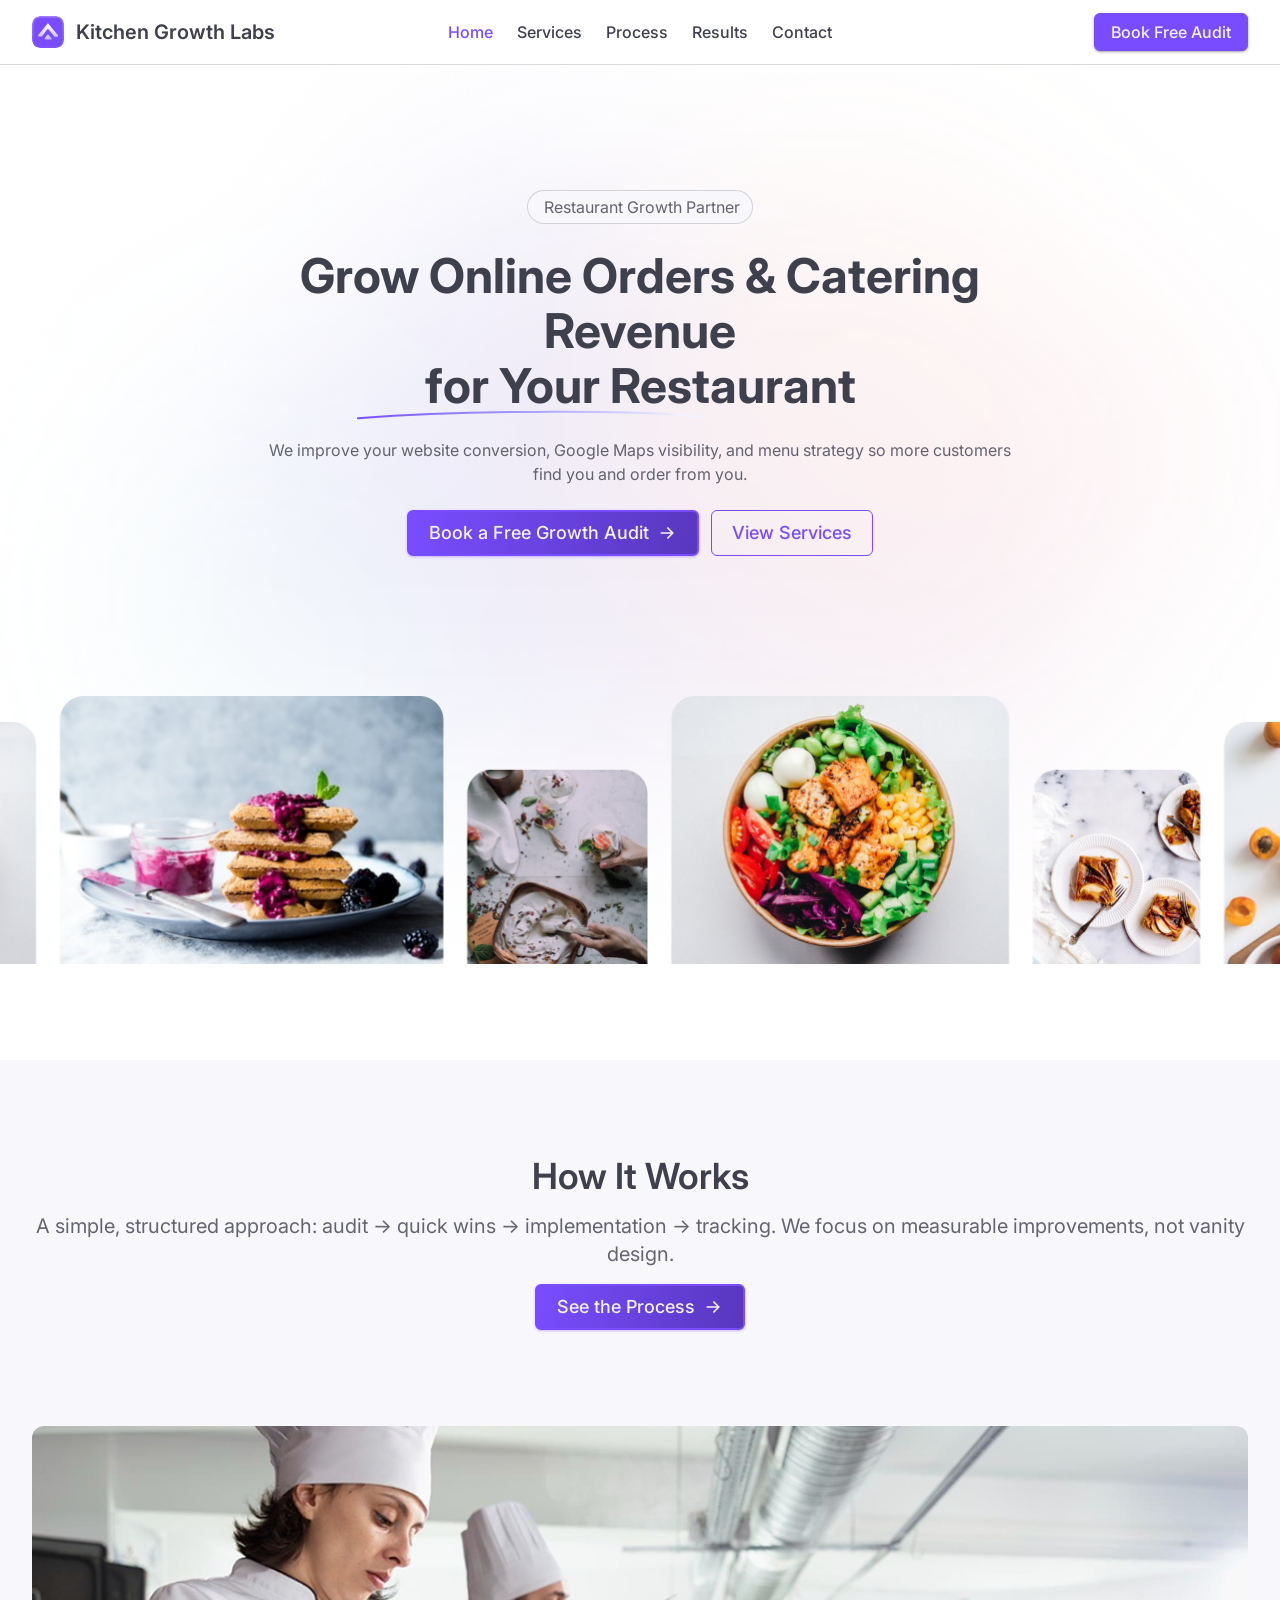
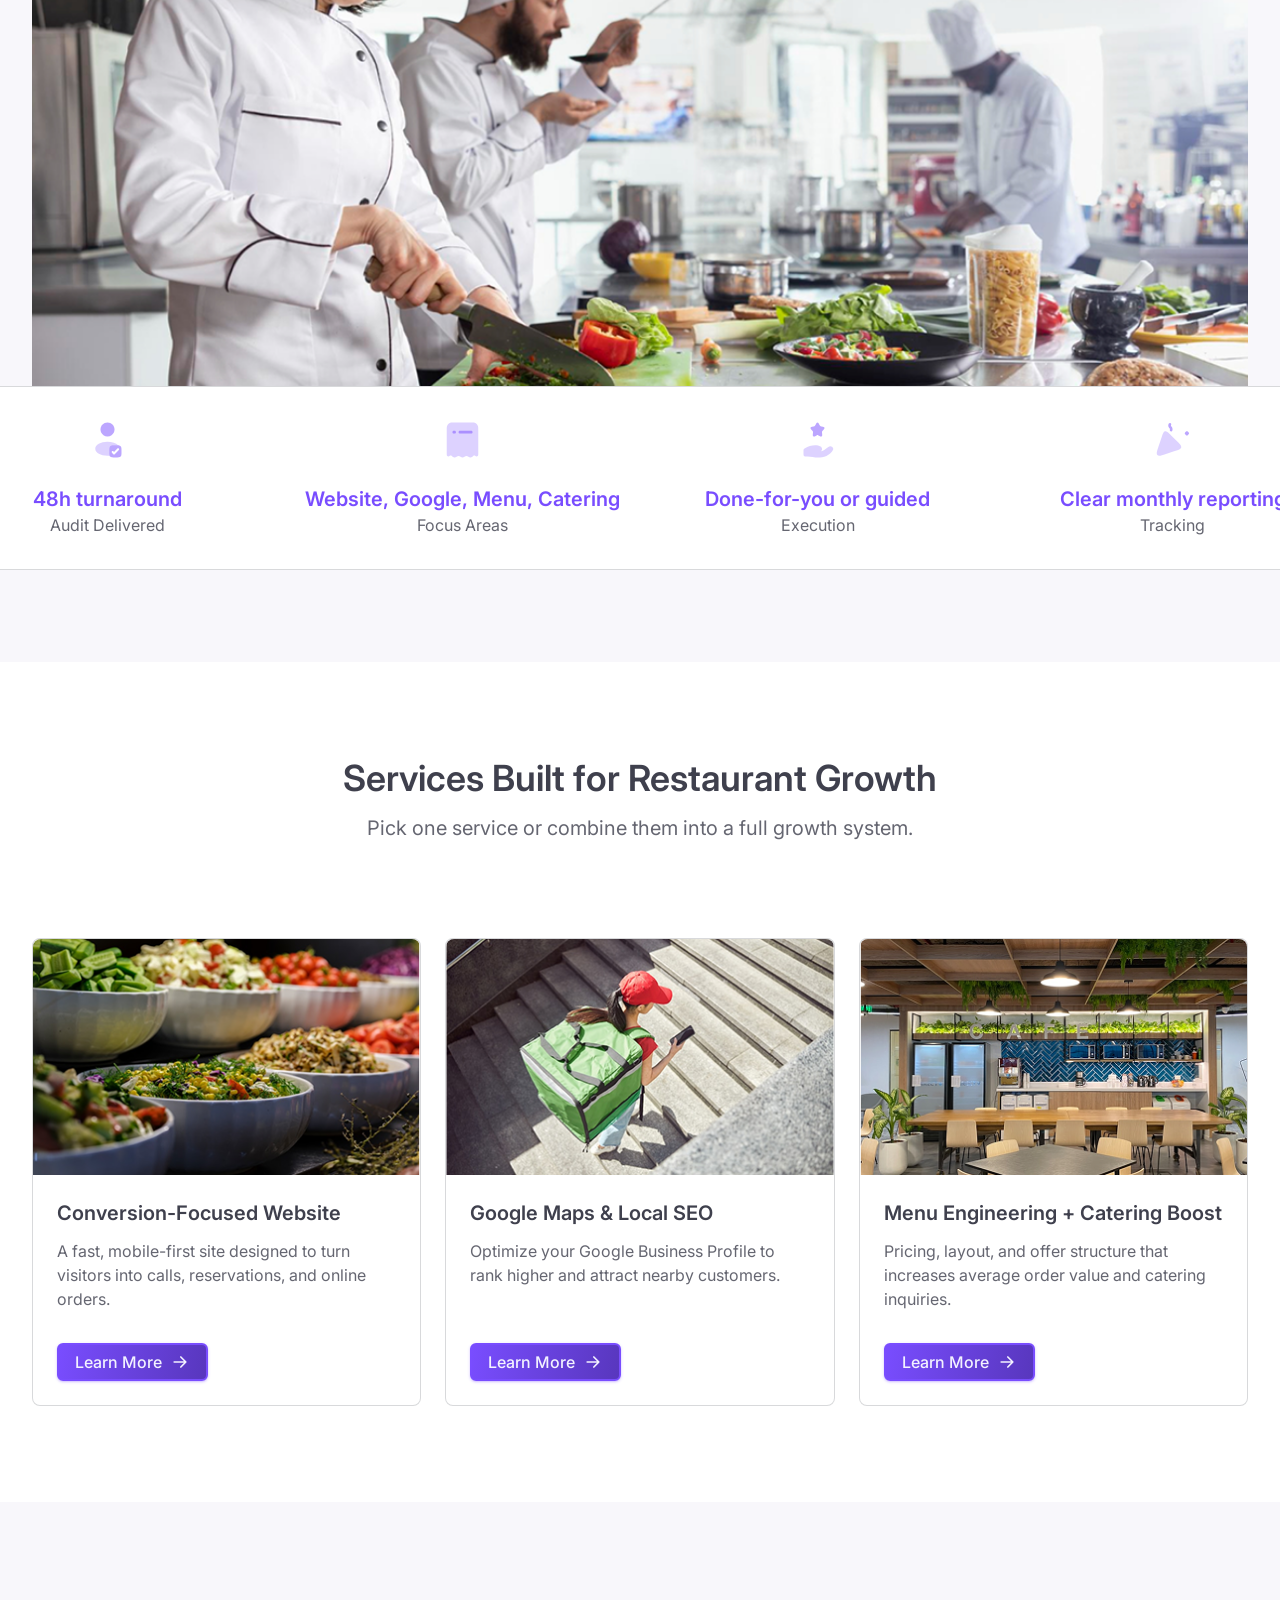
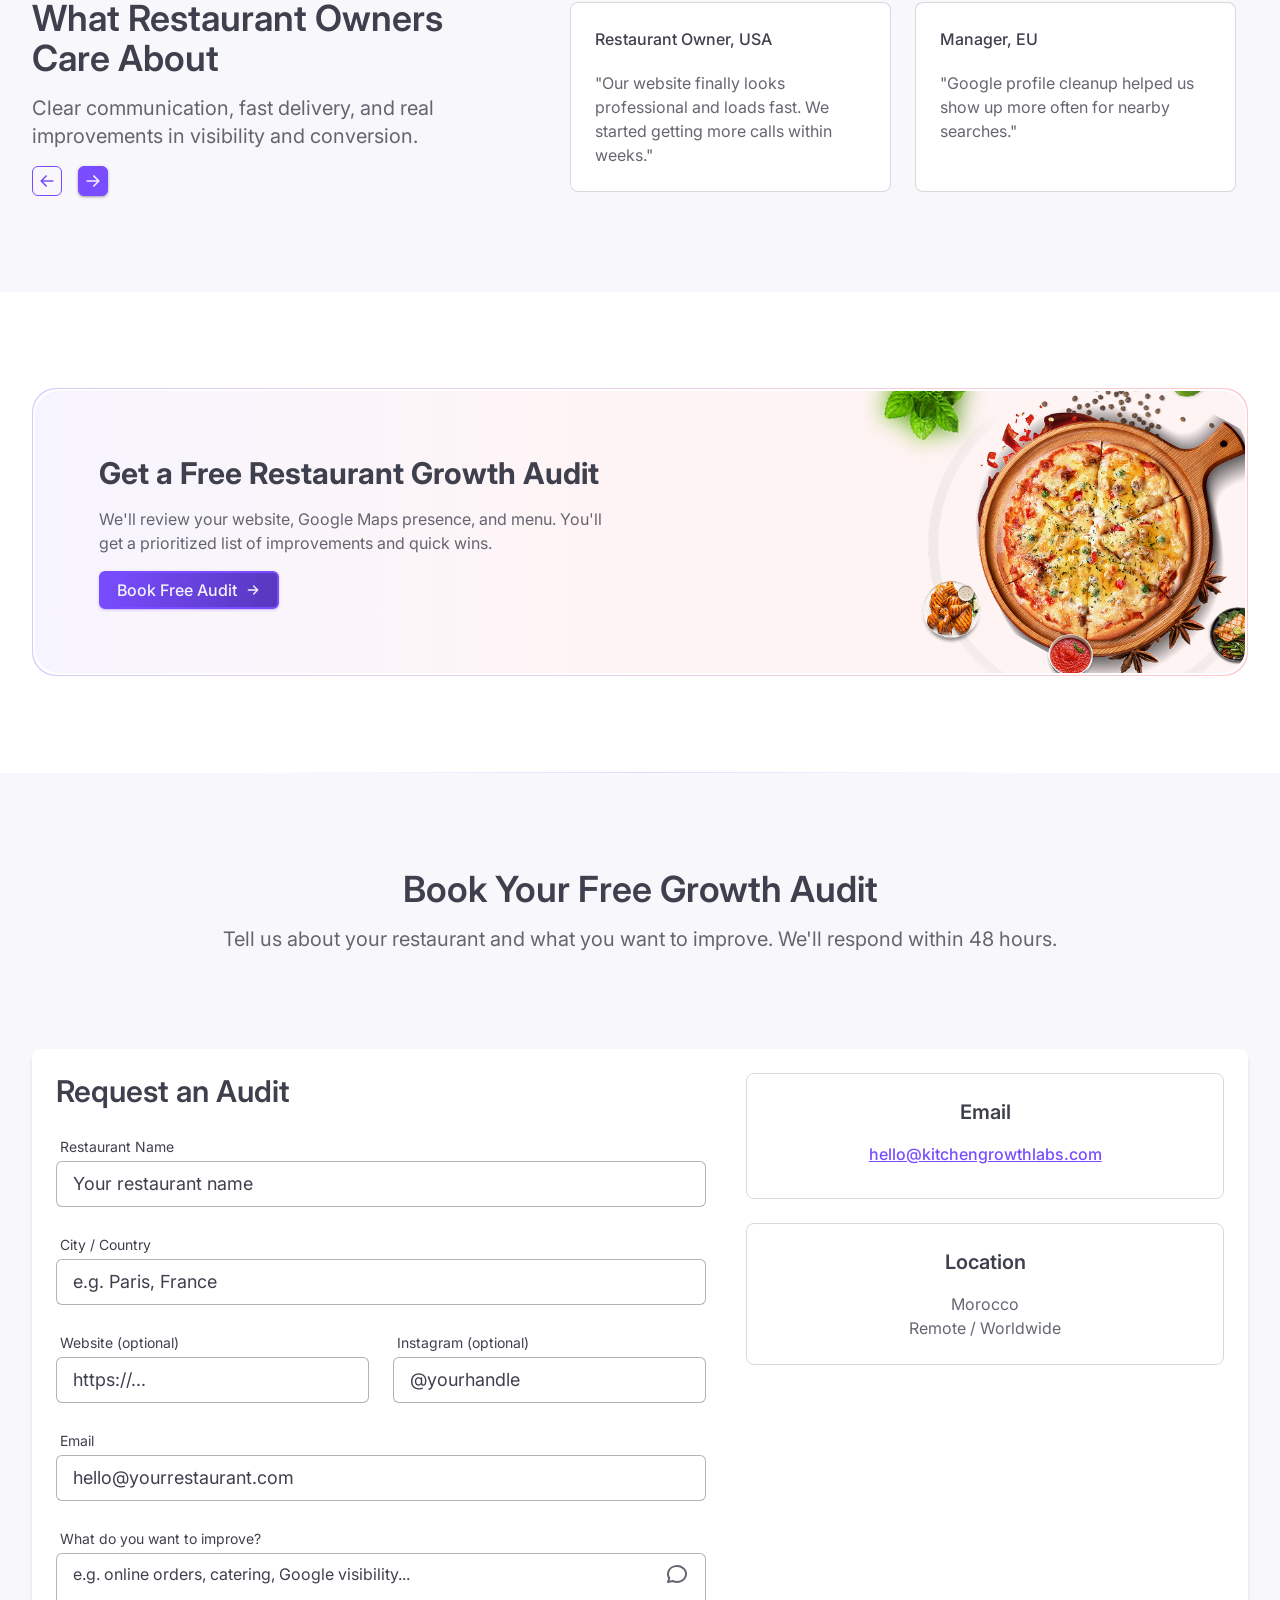
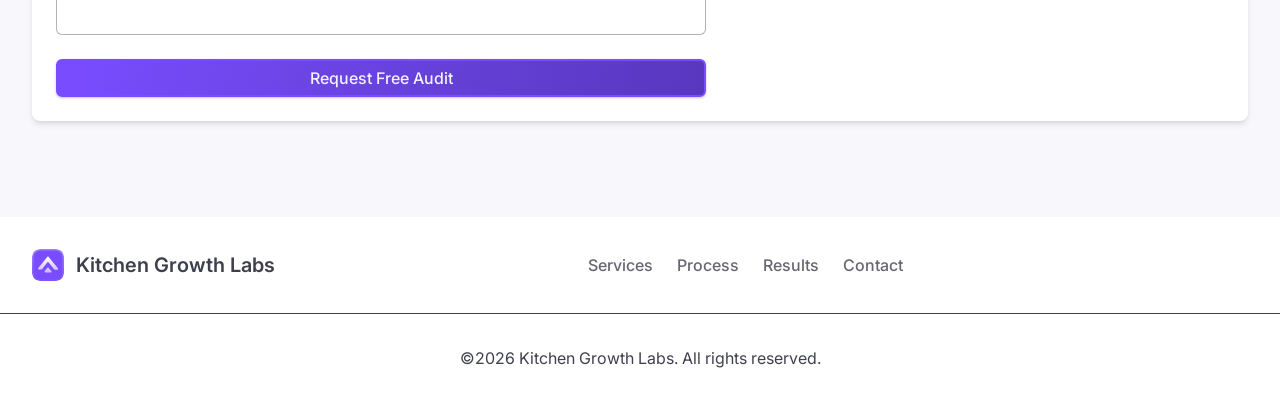
==== commit 895616dd: "Remove Founder/Team and FAQ sections; fix form for local testing Made-with: Cursor" ====
--- a/index.html
+++ b/index.html
@@ -125,7 +125,6 @@
                 <a href="#services" class="hover:text-primary nav-link">Services</a>
                 <a href="#process" class="hover:text-primary nav-link">Process</a>
                 <a href="#results" class="hover:text-primary nav-link">Results</a>
-                <a href="#faqs" class="hover:text-primary nav-link">FAQ</a>
                 <a href="#contact-us" class="hover:text-primary nav-link">Contact</a>
               </div>
             </div>
@@ -415,32 +414,6 @@
           </div>
         </div>
         <div class="via-primary/20 mx-auto h-px w-3/5 bg-gradient-to-r from-transparent to-transparent"></div>
-        <!-- Team -->
-        <section id="team">
-          <div class="bg-base-100 py-8 sm:py-16 lg:py-24">
-            <div class="mx-auto max-w-[1280px] px-4 sm:px-6 lg:px-8">
-              <div class="mb-12 text-center sm:mb-16 lg:mb-24">
-                <h2 class="text-base-content mb-4 text-2xl font-semibold md:text-3xl lg:text-4xl">Founder</h2>
-                <p class="text-base-content/80 text-xl">Solo founder, remote-friendly, focused on measurable results.</p>
-              </div>
-              <div class="grid grid-cols-1 gap-6 md:grid-cols-1 lg:grid-cols-1 max-w-md mx-auto">
-                <div class="card card-border hover:border-primary h-max shadow-none">
-                  <figure class="bg-base-200 pt-10.5">
-                    <img src="assets/img/chef-1.png" alt="Saad" class="h-60 w-auto object-cover" />
-                  </figure>
-                  <div class="card-body gap-3 p-5">
-                    <h3 class="text-base-content text-lg font-medium">Saad</h3>
-                    <div class="divider"></div>
-                    <div>
-                      <p class="text-base-content/80 mb-1 font-medium">Founder, Kitchen Growth Labs</p>
-                      <p class="text-base-content/80">I build and optimize restaurant digital systems: websites, menus, and local visibility. Remote-friendly, fast execution, clear reporting.</p>
-                    </div>
-                  </div>
-                </div>
-              </div>
-            </div>
-          </div>
-        </section>
         <!-- Contact Us -->
         <section id="contact-us">
           <div class="bg-base-200 py-8 sm:py-16 lg:py-24">
@@ -455,7 +428,7 @@
                   <!-- Form Section -->
                   <div class="lg:col-span-4">
                     <h2 class="text-base-content mb-6 text-3xl font-semibold">Request an Audit</h2>
-                    <form name="audit" class="space-y-6" method="POST" netlify netlify-honeypot="bot-field" action="/thanks.html">
+                    <form id="audit-form" name="audit" class="space-y-6" method="POST" netlify netlify-honeypot="bot-field" action="/thanks.html">
                       <input type="hidden" name="form-name" value="audit" />
                       <p class="hidden">
                         <label>Don't fill this out: <input name="bot-field" /></label>
@@ -521,150 +494,6 @@
                   </div>
                 </div>
               </div>
-            </div>
-          </div>
-        </section>
-        <!-- FAQ -->
-        <section id="faqs">
-          <div class="bg-base-100 relative h-full py-8 sm:py-16 lg:py-24">
-            <div class="mx-auto max-w-[1280px] px-4 sm:px-6 lg:px-8">
-              <span class="intersect:motion-preset-slide-right intersect:motion-duration-800 intersect:motion-opacity-0 intersect:motion-delay-600 absolute start-[15%]">
-                <svg xmlns="http://www.w3.org/2000/svg" width="102" height="120" viewBox="0 0 102 120" fill="none">
-                  <g opacity="0.06">
-                    <path
-                      d="M28.7216 21.3499C28.9372 20.7851 41.4433 1.58331 65.1497 9.79441C81.0958 15.3176 91.1148 31.322 85.0343 47.2497C80.8081 58.3201 70.4601 62.4098 58.4869 63.5065C54.2254 63.9489 52.9117 67.0751 51.4887 70.8027L49.0737 77.1288L31.533 71.0533L36.2336 58.7402C38.131 53.77 39.8962 49.7767 45.9306 48.1581C54.097 45.9987 60.2859 47.7587 63.3477 39.7382C65.4177 34.316 63.0568 29.1498 58.273 27.4928C50.6191 24.8418 44.3109 30.3308 41.287 34.7831L28.7216 21.3499ZM45.1012 97.6235C42.3843 104.74 34.7635 108.623 27.9601 106.267C21.2626 103.947 18.0403 96.308 20.7571 89.1915C23.517 81.9618 31.1379 78.0787 37.8354 80.3985C44.6389 82.7549 47.8611 90.3941 45.1012 97.6235Z"
-                      fill="var(--color-primary)"
-                      fill-opacity="0.5" />
-                    <path d="M44.7303 82.2389L38.3477 79.918L29.1259 105.278L35.5086 107.599L44.7303 82.2389Z" fill="var(--color-primary)" fill-opacity="0.5" />
-                    <path
-                      d="M35.1044 23.6722C35.32 23.1074 47.8261 3.90558 71.5325 12.1167C87.4786 17.6399 97.4976 33.6442 91.4171 49.572C87.1909 60.6423 76.8429 64.7321 64.8694 65.8287C60.608 66.2711 59.2942 69.3973 57.8712 73.1249L55.4562 79.4509L37.9155 73.3754L42.6161 61.0624C44.5135 56.0921 46.2788 52.0989 52.3131 50.4803C60.4795 48.3208 66.6684 50.0808 69.7303 42.0604C71.8002 36.6382 69.4394 31.472 64.6555 29.815C57.0017 27.164 50.6934 32.653 47.6696 37.1053L35.1044 23.6722ZM51.4838 99.9456C48.7669 107.062 41.1461 110.945 34.3426 108.589C27.6451 106.269 24.4228 98.6302 27.1396 91.5137C29.8996 84.284 37.5205 80.4008 44.218 82.7206C51.0217 85.0772 54.2436 92.7162 51.4838 99.9456Z"
-                      fill="var(--color-primary)" />
-                    <path d="M26.8203 20.9316L33.203 23.2526L46.623 37.0351L40.2406 34.7143L26.8203 20.9316Z" fill="var(--color-primary)" fill-opacity="0.4" />
-                  </g>
-                </svg>
-              </span>
-              <span class="intersect:motion-preset-slide-right intersect:motion-duration-800 intersect:motion-opacity-0 intersect:motion-delay-1200 absolute end-[15%] sm:max-md:end-[5%]">
-                <svg xmlns="http://www.w3.org/2000/svg" width="166" height="181" viewBox="0 0 166 181" fill="none">
-                  <g opacity="0.06">
-                    <path
-                      d="M32.038 72.3179C31.7026 71.5655 25.451 41.3586 57.0249 28.2981C78.263 19.513 103.808 26.4121 113.264 47.6299C119.836 62.3771 113.524 75.6814 102.682 87.4734C98.8736 91.7219 100.61 95.994 102.823 100.96L106.579 109.387L83.2168 119.05L75.9067 102.648C72.9559 96.0267 70.8247 90.4919 75.2515 83.4928C81.2727 74.0516 89.142 70.2619 84.3804 59.5776C81.1613 52.3546 73.7841 49.3467 67.4126 51.9823C57.2187 56.1989 56.2869 67.2777 57.6131 74.3927L32.038 72.3179ZM122.577 133.245C126.802 142.725 123.002 153.386 113.94 157.134C105.02 160.824 94.3791 156.137 90.1541 146.656C85.8619 137.026 89.6625 126.364 98.5827 122.674C107.644 118.926 118.285 123.614 122.577 133.245Z"
-                      fill="var(--color-primary)"
-                      fill-opacity="0.5" />
-                    <path d="M106.263 118.478L97.7661 122.126L112.262 155.888L120.76 152.24L106.263 118.478Z" fill="var(--color-primary)" fill-opacity="0.5" />
-                    <path
-                      d="M40.5389 68.6694C40.2036 67.9171 33.952 37.7101 65.5259 24.6497C86.764 15.8645 112.309 22.7637 121.765 43.9815C128.337 58.7287 122.025 72.033 111.183 83.8251C107.374 88.0736 109.111 92.3457 111.324 97.3113L115.079 105.738L91.7174 115.402L84.4073 98.9994C81.4566 92.3784 79.3253 86.8436 83.7521 79.8445C89.7733 70.4033 97.6427 66.6136 92.8811 55.9293C89.662 48.7063 82.2847 45.6984 75.9132 48.334C65.7193 52.5506 64.7875 63.6294 66.1137 70.7444L40.5389 68.6694ZM131.078 129.596C135.303 139.077 131.502 149.738 122.441 153.486C113.521 157.176 102.88 152.488 98.6547 143.008C94.3625 133.377 98.1631 122.716 107.083 119.026C116.145 115.278 126.786 119.966 131.078 129.596Z"
-                      fill="var(--color-primary)" />
-                    <path d="M31.3276 74.3447L39.825 70.6963L65.9923 71.8589L57.4953 75.5072L31.3276 74.3447Z" fill="var(--color-primary)" fill-opacity="0.4" />
-                  </g>
-                </svg>
-              </span>
-              <!-- FAQ Header -->
-              <div class="mb-12 space-y-4 text-wrap text-center sm:mb-16 lg:mb-24">
-                <h2 class="text-base-content text-2xl font-semibold md:text-3xl lg:text-4xl">Frequently Asked Questions</h2>
-                <p class="text-base-content/80 text-xl">Common questions about our process and services.</p>
-              </div>
-              <!-- Faq stepper -->
-              <div id="faq-carousel-1" data-carousel='{ "loadingClasses": "opacity-0",  "slidesQty": { "xs": 1, "md": 2, "lg": 3 } }' class="relative w-full">
-                <div class="flex gap-1">
-                  <!-- Previous Slide -->
-                  <button class="btn btn-circle carousel-prev btn-outline btn-primary hover:bg-primary relative hover:text-white max-md:hidden" disabled="disabled">
-                    <span class="icon-[tabler--arrow-left] size-5.5"></span>
-                  </button>
-                  <div class="carousel rounded-box">
-                    <div class="carousel-body h-full gap-12 opacity-0">
-                      <!-- Slide 1 -->
-                      <div class="carousel-slide m-2">
-                        <div class="rounded-box hover:bg-base-100 hover:ring-primary p-4 text-center hover:ring">
-                          <h5 class="text-base-content mb-2 text-xl font-semibold">How does the free audit work?</h5>
-                          <p class="text-base-content/80">You submit your details; we review your website, Google Maps presence, and menu. Within 48 hours you receive a prioritized list of improvements and quick wins—no obligation.</p>
-                          <div class="group mt-5 flex items-center justify-center gap-2">
-                            <a href="#" class="link link-animated link-primary font-normal">Learn more</a>
-                            <span class="icon-[tabler--arrow-narrow-right] text-primary size-5 shrink-0 transition-transform group-hover:-translate-x-1 rtl:rotate-180"></span>
-                          </div>
-                        </div>
-                      </div>
-                      <!-- Slide 2 -->
-                      <div class="carousel-slide m-2">
-                        <div class="rounded-box hover:bg-base-100 hover:ring-primary p-4 text-center hover:ring">
-                          <p class="text-base-content/80">Yes. We work remotely. Location does not matter as long as you have a web presence and (optionally) a Google Business Profile we can review.</p>
-                          <p class="text-base-content/80">Booking a table is simple and quick. Just head over to our reservation page, choose your preferred date and time, and confirm your booking in a few clicks. You’ll receive a confirmation instantly. Prefer to speak with someone? You can also call us directly.</p>
-                          <div class="group mt-5 flex items-center justify-center gap-2">
-                            <a href="#" class="link link-animated link-primary font-normal">Learn more</a>
-                            <span class="icon-[tabler--arrow-narrow-right] text-primary size-5 shrink-0 transition-transform group-hover:-translate-x-1 rtl:rotate-180"></span>
-                          </div>
-                        </div>
-                      </div>
-                      <!-- Slide 3 -->
-                      <div class="carousel-slide m-2">
-                          <p class="text-base-content/80">Yes. We can optimize your Google Business Profile and your website as part of one growth system, or do either separately.</p>
-                          <h5 class="text-base-content mb-2 text-xl font-semibold">Do you manage Google Maps &amp; website together?</h5>
-                          <p class="text-base-content/80">We’re open every day from 11:00 AM to 11:00 PM, offering both lunch and dinner service. On weekends, we also serve a special brunch menu from 10:00 AM to 1:00 PM. Holiday hours may vary, so be sure to check our website or follow us on social media for real-time updates and special announcements.</p>
-                          <div class="group mt-5 flex items-center justify-center gap-2">
-                            <a href="#" class="link link-animated link-primary font-normal">Learn more</a>
-                            <span class="icon-[tabler--arrow-narrow-right] text-primary size-5 shrink-0 transition-transform group-hover:-translate-x-1 rtl:rotate-180"></span>
-                          </div>
-                        </div>
-                      </div>
-                      <!-- Slide 4 -->
-                      <div class="carousel-slide m-2">
-                        <div class="rounded-box hover:bg-base-100 hover:ring-primary p-4 text-center hover:ring">
-                          <h5 class="text-base-content mb-2 text-xl font-semibold">How do payments work?</h5>
-                          <p class="text-base-content/80">After the free audit, we agree on scope and price. Typically a deposit to start, then the balance on delivery. We'll confirm options when we discuss your project.</p>
-                          <div class="group mt-5 flex items-center justify-center gap-2">
-                            <a href="#" class="link link-animated link-primary font-normal">Learn more</a>
-                            <span class="icon-[tabler--arrow-narrow-right] text-primary size-5 shrink-0 transition-transform group-hover:-translate-x-1 rtl:rotate-180"></span>
-                          </div>
-                        </div>
-                      </div>
-                      <!-- Slide 5 -->
-                      <div class="carousel-slide m-2">
-                        <div class="rounded-box hover:bg-base-100 hover:ring-primary p-4 text-center hover:ring">
-                          <h5 class="text-base-content mb-2 text-xl font-semibold">How fast can we launch improvements?</h5>
-                          <p class="text-base-content/80">Quick wins from the audit can often be implemented within days. Full website or menu projects depend on scope; we'll give you a timeline in the audit.</p>
-                          <div class="group mt-5 flex items-center justify-center gap-2">
-                            <a href="#" class="link link-animated link-primary font-normal">Learn more</a>
-                            <span class="icon-[tabler--arrow-narrow-right] text-primary size-5 shrink-0 transition-transform group-hover:-translate-x-1 rtl:rotate-180"></span>
-                          </div>
-                        </div>
-                      </div>
-                    </div>
-                  </div>
-                  <!-- Next Slide -->
-                  <button class="btn btn-circle carousel-next btn-primary btn-outline hover:bg-primary relative hover:text-white max-md:hidden">
-                    <span class="icon-[tabler--arrow-right] size-5.5"></span>
-                  </button>
-                </div>
-              </div>
-              <span class="intersect:motion-preset-slide-right intersect:motion-duration-800 intersect:motion-opacity-0 intersect:motion-delay-900 absolute start-[25%]">
-                <svg xmlns="http://www.w3.org/2000/svg" width="118" height="119" viewBox="0 0 118 119" fill="none">
-                  <g opacity="0.05">
-                    <path
-                      d="M36.4391 42.706C36.2091 42.1358 33.0723 19.7058 60.7168 12.1988C79.3118 7.1492 100.433 13.8137 106.922 29.8927C111.431 41.0682 105.143 50.3678 95.1291 58.2748C91.6043 61.1299 92.769 64.3566 94.2875 68.1195L96.8646 74.5057L76.4101 80.0602L71.3941 67.6302C69.3693 62.6128 67.9605 58.4399 72.2047 53.6183C77.9718 47.1176 84.8999 44.8567 81.6326 36.7601C79.4237 31.2864 73.3964 28.6212 67.8178 30.1361C58.8925 32.5598 57.3147 40.5801 57.9297 45.854L36.4391 42.706ZM108.7 92.9284C111.6 100.113 107.624 107.645 99.6907 109.799C91.8806 111.92 83.2115 107.821 80.3124 100.637C77.3672 93.339 81.3425 85.8064 89.1526 83.6856C97.0862 81.5312 105.755 85.6303 108.7 92.9284Z"
-                      fill="var(--color-primary)"
-                      fill-opacity="0.5" />
-                    <path d="M95.8779 81.1625L88.4385 83.2969L98.2235 108.915L105.663 106.78L95.8779 81.1625Z" fill="var(--color-primary)" fill-opacity="0.5" />
-                    <path
-                      d="M43.8796 40.5732C43.6495 40.003 40.5127 17.573 68.1572 10.066C86.7523 5.01639 107.874 11.6809 114.362 27.7599C118.872 38.9354 112.583 48.235 102.569 56.1421C99.0444 58.9972 100.209 62.2239 101.728 65.9868L104.305 72.3729L83.8502 77.9275L78.8342 65.4975C76.8094 60.48 75.4007 56.3072 79.6448 51.4856C85.412 44.9848 92.3401 42.724 89.0727 34.6274C86.8639 29.1537 80.8365 26.4884 75.2579 28.0033C66.3327 30.427 64.7548 38.4474 65.3699 43.7212L43.8796 40.5732ZM116.141 90.7956C119.04 97.98 115.064 105.512 107.131 107.667C99.3207 109.788 90.6516 105.689 87.7525 98.5046C84.8073 91.2062 88.7826 83.6737 96.5927 81.5528C104.527 79.3983 113.196 83.4976 116.141 90.7956Z"
-                      fill="var(--color-primary)" />
-                    <path d="M35.8188 44.1504L43.2582 42.0161L65.2665 44.5151L57.8274 46.6493L35.8188 44.1504Z" fill="var(--color-primary)" fill-opacity="0.4" />
-                  </g>
-                </svg>
-              </span>
-              <span class="intersect:motion-preset-slide-right intersect:motion-duration-800 intersect:motion-opacity-0 intersect:motion-delay-1500 absolute end-[35%] max-sm:hidden">
-                <svg xmlns="http://www.w3.org/2000/svg" width="116" height="150" viewBox="0 0 116 150" fill="none">
-                  <g opacity="0.08">
-                    <path
-                      d="M16.9554 30.3465C17.0827 29.5437 28.4181 0.863619 62.9102 5.34236C86.1113 8.35499 104.343 26.7815 100.753 49.421C98.258 65.1563 85.4391 73.3239 69.547 77.9789C63.906 79.7044 63.0386 84.1802 62.1985 89.4785L60.7728 98.4703L35.2516 95.1564L38.0267 77.6548C39.1468 70.5902 40.3728 64.8497 48.0714 61.0976C58.4992 56.0608 67.392 56.724 69.1996 45.3239C70.4216 37.6168 65.719 31.4347 58.7586 30.5309C47.6225 29.0849 40.6813 38.0158 37.885 44.6991L16.9554 30.3465ZM61.3688 126.569C59.7648 136.685 50.5783 143.849 40.6794 142.564C30.9348 141.298 24.3449 132.085 25.9488 121.97C27.5782 111.694 36.7648 104.529 46.5095 105.795C56.4083 107.08 62.9981 116.293 61.3688 126.569Z"
-                      fill="var(--color-primary)"
-                      fill-opacity="0.5" />
-                    <path d="M56.1439 106.729L46.9902 105.416L41.7716 141.786L50.9253 143.1L56.1439 106.729Z" fill="var(--color-primary)" fill-opacity="0.5" />
-                    <path
-                      d="M26.1092 31.661C26.2365 30.8582 37.5719 2.17807 72.064 6.65682C95.2651 9.66945 113.496 28.096 109.907 50.7355C107.412 66.4707 94.5929 74.6383 78.7005 79.2933C73.0594 81.0188 72.192 85.4946 71.3519 90.7929L69.9262 99.7847L44.4051 96.4708L47.1801 78.9692C48.3003 71.9046 49.5263 66.1641 57.2249 62.412C67.6526 57.3752 76.5455 58.0384 78.3531 46.6383C79.5751 38.9312 74.8724 32.7491 67.912 31.8453C56.776 30.3993 49.8347 39.3302 47.0384 46.0135L26.1092 31.661ZM70.5222 127.884C68.9183 137.999 59.7317 145.163 49.8329 143.878C40.0882 142.613 33.4984 133.4 35.1022 123.284C36.7316 113.008 45.9182 105.844 55.6629 107.109C65.5621 108.395 72.1515 117.608 70.5222 127.884Z"
-                      fill="var(--color-primary)" />
-                    <path d="M15.1777 30.0176L24.3314 31.331L46.0603 45.9576L36.907 44.6442L15.1777 30.0176Z" fill="var(--color-primary)" fill-opacity="0.4" />
-                  </g>
-                </svg>
-              </span>
             </div>
           </div>
         </section>
@@ -714,7 +543,6 @@
               <a href="#services" class="link link-animated text-base-content/80 font-medium">Services</a>
               <a href="#process" class="link link-animated text-base-content/80 font-medium">Process</a>
               <a href="#results" class="link link-animated text-base-content/80 font-medium">Results</a>
-              <a href="#faqs" class="link link-animated text-base-content/80 font-medium">FAQ</a>
               <a href="#contact-us" class="link link-animated text-base-content/80 font-medium">Contact</a>
             </nav>
             <div class="text-base-content flex h-5 gap-4">
@@ -736,7 +564,6 @@
         <div class="mx-auto max-w-[1280px] px-4 py-8 sm:px-6 lg:px-8">
           <div class="text-base-content text-center text-base">
             &copy;2026 Kitchen Growth Labs. All rights reserved.
-            <span class="text-base-content/60 text-sm ml-2">Template by FlyonUI / ThemeWagon</span>
           </div>
         </div>
       </footer>
@@ -759,6 +586,21 @@
     <!-- Page JS -->
     <script src="assets/dist/js/landing-page-free.js"></script>
 
+    <!-- Local testing: static servers don't handle POST, so redirect to thanks page -->
+    <script>
+      (function () {
+        var form = document.getElementById('audit-form');
+        if (!form) return;
+        form.addEventListener('submit', function (e) {
+          var isLocal = /^localhost$|^127\.0\.0\.1$/.test(window.location.hostname);
+          if (isLocal) {
+            e.preventDefault();
+            window.location.href = 'thanks.html';
+          }
+        });
+      })();
+    </script>
+
     <button id="scrollToTopBtn" class="btn btn-circle btn-soft btn-secondary/20 bottom-15 end-15 motion-preset-slide-right motion-duration-800 motion-delay-100 fixed absolute z-[3] hidden" aria-label="Circle Soft Icon Button"><span class="icon-[tabler--chevron-up] size-5 shrink-0"></span></button>
   </body>
 </html>
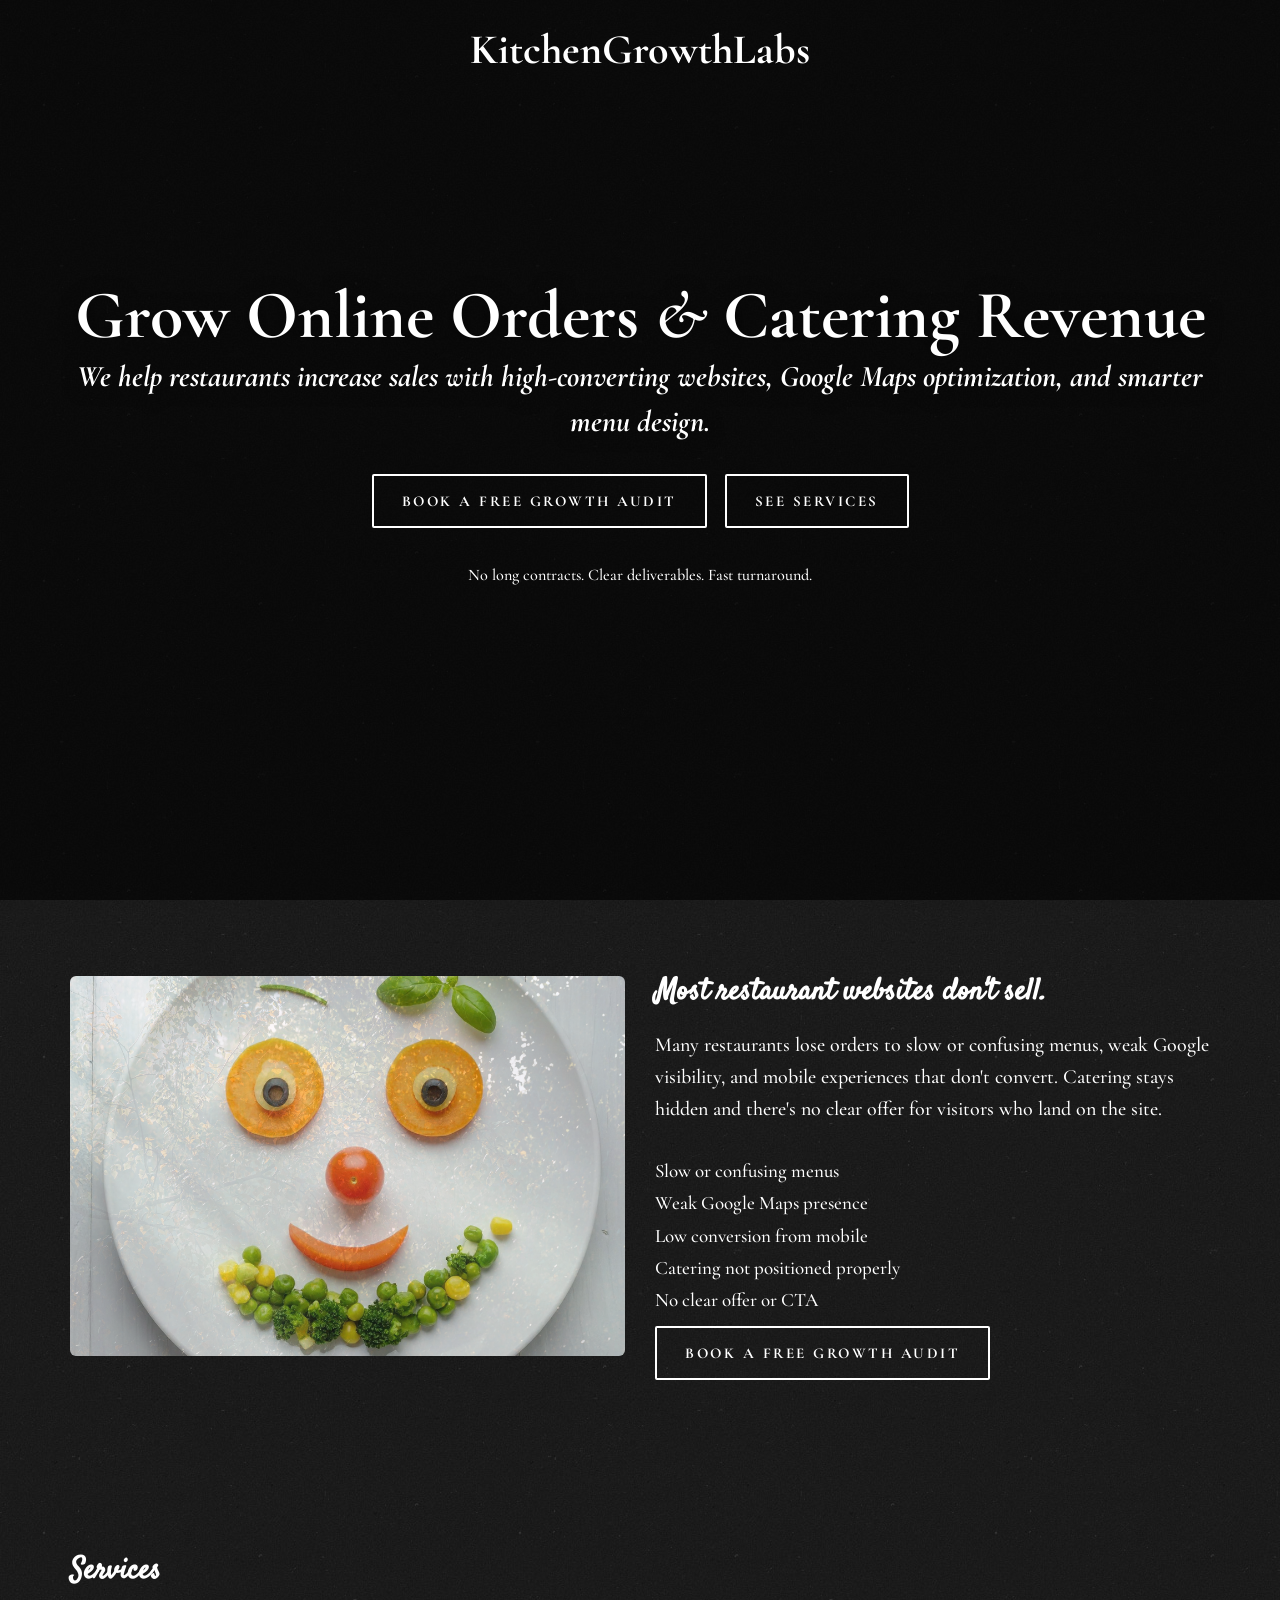
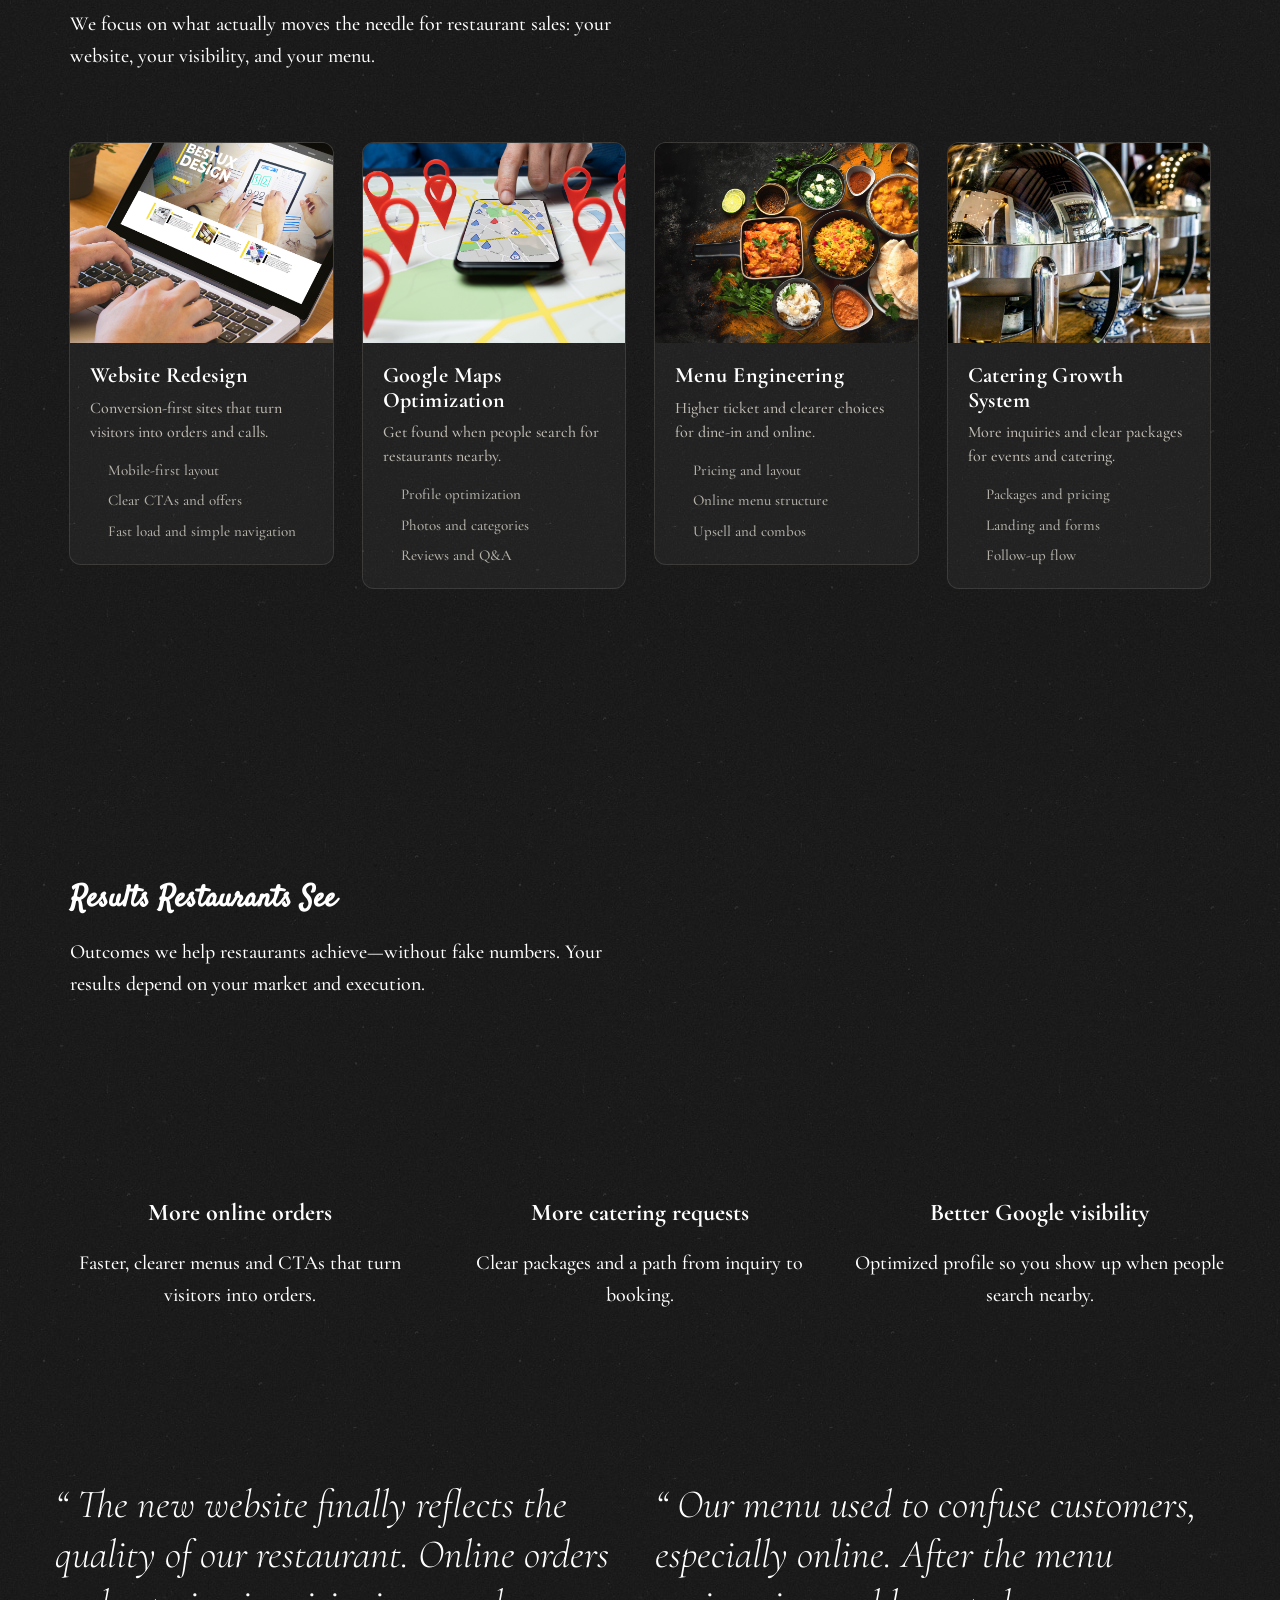
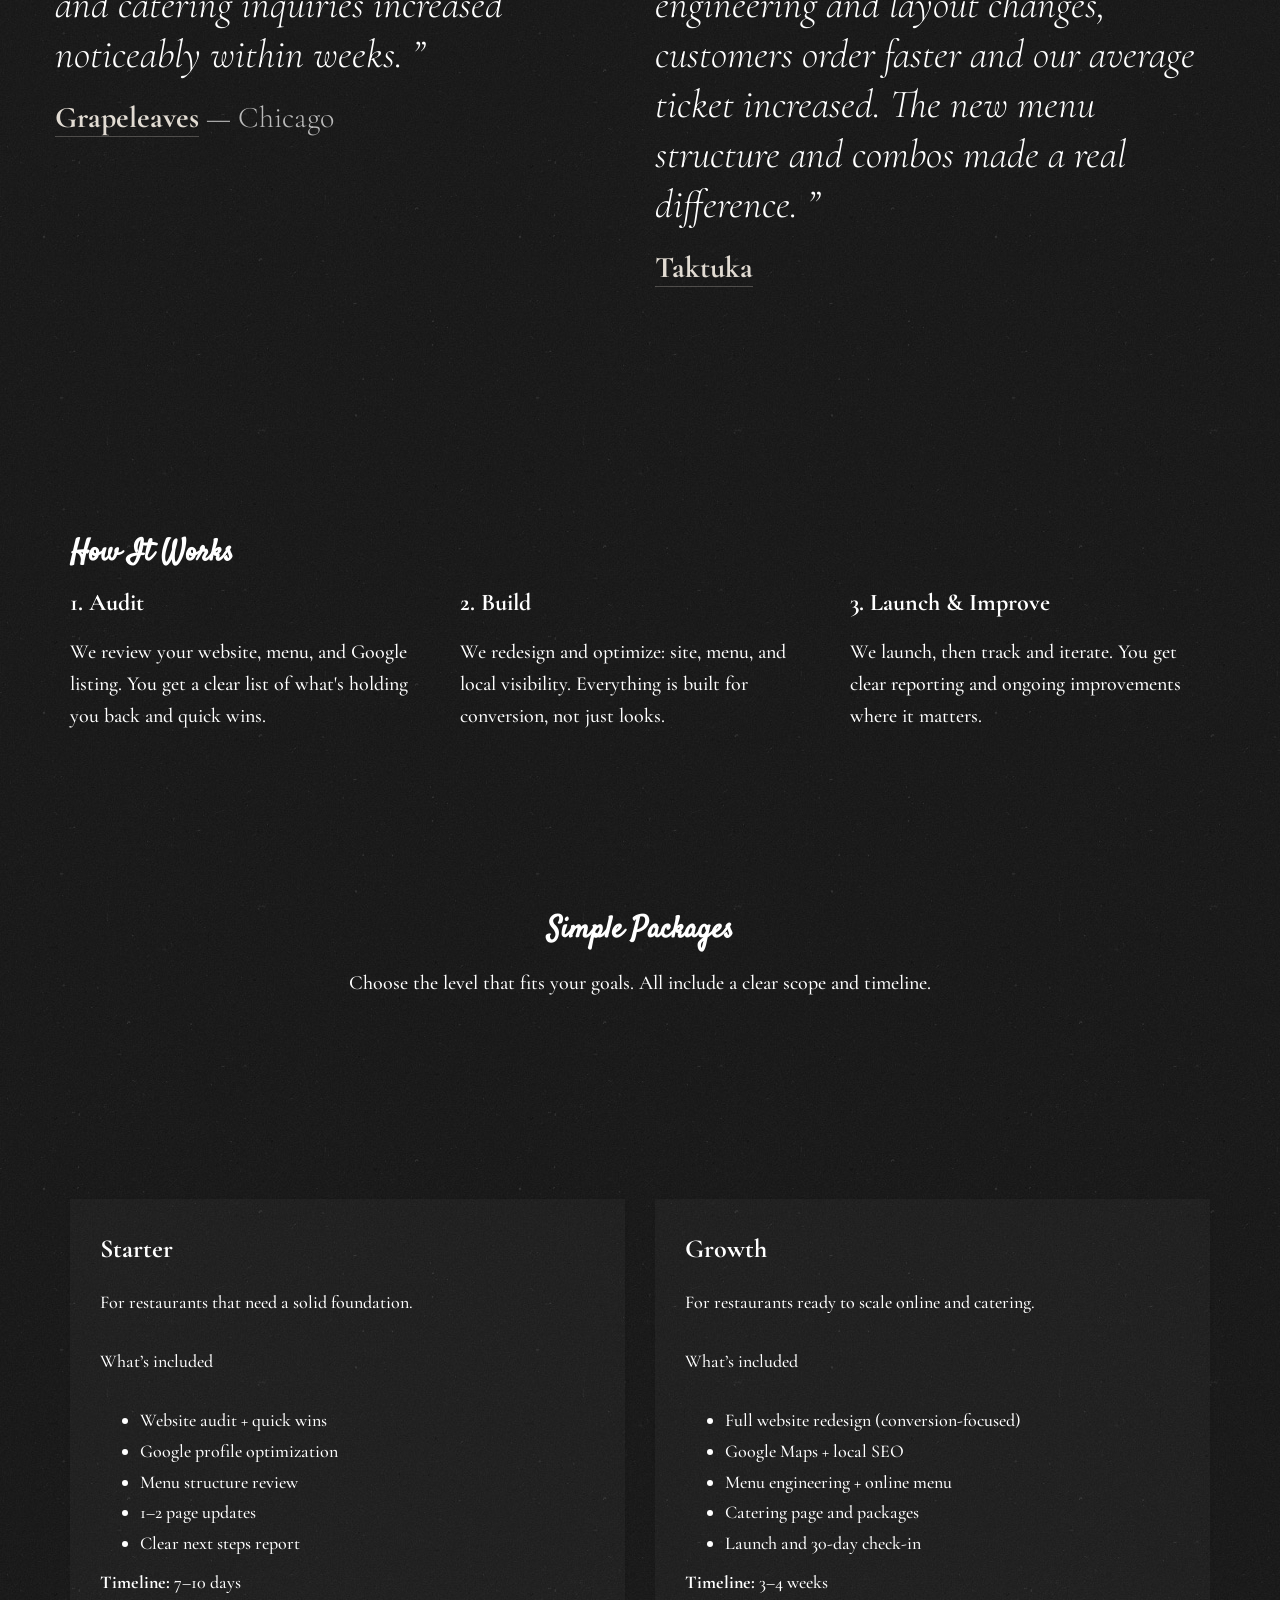
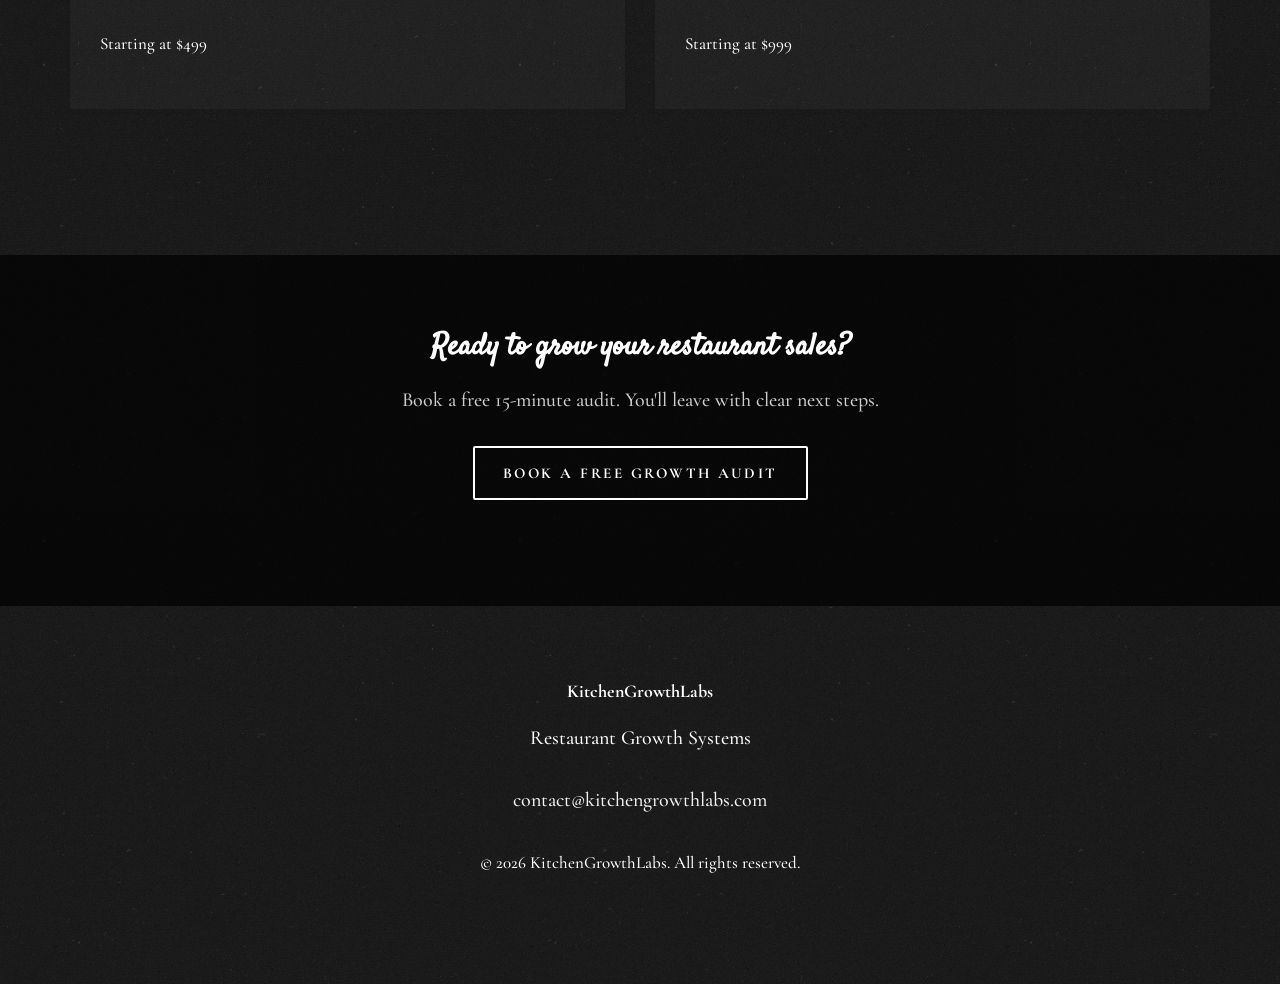
==== commit 988a7e79: "KitchenGrowthLabs landing: hero, problem section, services, results, pricing, reduced spacing, conta" ====
--- a/index.html
+++ b/index.html
@@ -1,606 +1,346 @@
-<!doctype html>
-
-<html lang="en" data-theme="light" data-assets-path="assets/" data-layout-path="free-landing-page/" dir="ltr" class="scroll-smooth">
-  <head>
-    <meta charset="utf-8" />
-    <meta name="viewport" content="width=device-width, initial-scale=1.0, user-scalable=no, minimum-scale=1.0, maximum-scale=1.0" />
-    <meta name="robots" content="index, follow" />
-    <title>Kitchen Growth Labs | Restaurant Growth &amp; Online Revenue</title>
-
-    <meta name="description" content="Kitchen Growth Labs helps restaurants increase online orders, catering revenue, and Google Maps visibility with conversion-focused websites and menu engineering." />
-    <!-- Favicon -->
-    <link rel="icon" type="image/x-icon" href="assets/img/favicon/favicon.ico" />
-
-    <!-- Fonts -->
-    <link rel="preconnect" href="https://fonts.googleapis.com" />
-    <link rel="preconnect" href="https://fonts.gstatic.com" crossorigin />
-    <link href="https://fonts.googleapis.com/css2?family=Inter:wght@300;400;500;600;700;800;900&ampdisplay=swap" rel="stylesheet" />
-
-    <!-- Core CSS -->
-    <!-- endbuild -->
-
-    <!-- Vendor CSS -->
-    <link rel="stylesheet" href="assets/dist/libs/flatpickr/dist/flatpickr.css" />
-
-    <!-- build:css -->
-    <link rel="stylesheet" href="assets/dist/css/output.css" />
-
-    <!-- Page CSS -->
-
-    <!-- Theme JS -->
-    <script type="text/javascript">
-      (function () {
-        try {
-          const root = document.documentElement;
-          const layoutPath = root.getAttribute('data-layout-path')?.replace('/', '') || 'dashboard-default';
-          const localStorageKey = `${layoutPath}-theme`;
-
-          // Theme configuration loaded from page-config.json at build time
-          window.THEME_CONFIG = { 'free-landing-page': { default: 'light', light: 'light', dark: 'dark', system: { light: 'light', dark: 'dark' } } };
-
-          // Get current system theme preference
-          const getSystemPreference = () => window.matchMedia('(prefers-color-scheme: dark)').matches;
-
-          // Resolve theme based on user selection and layout configuration
-          const resolveTheme = (selectedTheme, layoutPath) => {
-            const layoutConfig = window.THEME_CONFIG[layoutPath];
-            if (!layoutConfig) return selectedTheme === 'system' ? (getSystemPreference() ? 'dark' : 'light') : selectedTheme;
-
-            if (selectedTheme === 'system') {
-              const systemConfig = layoutConfig.system;
-              const prefersDark = getSystemPreference();
-              return prefersDark ? systemConfig.dark : systemConfig.light;
-            }
-
-            return layoutConfig[selectedTheme] || selectedTheme || layoutConfig.default || 'light';
-          };
-
-          const savedTheme = localStorage.getItem(localStorageKey) || 'system';
-          const resolvedTheme = resolveTheme(savedTheme, layoutPath);
-
-          root.setAttribute('data-theme', resolvedTheme);
-        } catch (e) {
-          console.warn('Early theme script error:', e);
-        }
-      })();
-    </script>
-  </head>
-
-  <body>
-    <!-- Layout wrapper -->
-    <!-- Content -->
-    <div class="bg-base-100">
-      <!-- Navbar -->
-      <header class="border-base-content/20 bg-base-100 py-0.25 fixed top-0 z-10 w-full border-b">
-        <nav class="navbar mx-auto max-w-[1280px] rounded-b-xl px-4 sm:px-6 lg:px-8">
-          <div class="w-full lg:flex lg:items-center lg:gap-2">
-            <div class="navbar-start items-center justify-between max-lg:w-full">
-              <a class="text-base-content flex items-center gap-3 text-xl font-semibold" href="#home">
-                <span class="text-primary">
-                  <svg width="32" height="32" viewBox="0 0 34 34" fill="none" xmlns="http://www.w3.org/2000/svg">
-                    <g clip-path="url(#clip0_18078_104881)">
-                      <mask id="mask0_18078_104881" style="mask-type:luminance" maskUnits="userSpaceOnUse" x="0" y="0" width="34" height="34">
-                        <path d="M25.5 0H8.5C3.80558 0 0 3.80558 0 8.5V25.5C0 30.1944 3.80558 34 8.5 34H25.5C30.1944 34 34 30.1944 34 25.5V8.5C34 3.80558 30.1944 0 25.5 0Z" fill="white" />
-                      </mask>
-                      <g mask="url(#mask0_18078_104881)">
-                        <path d="M25.5 0H8.5C3.80558 0 0 3.80558 0 8.5V25.5C0 30.1944 3.80558 34 8.5 34H25.5C30.1944 34 34 30.1944 34 25.5V8.5C34 3.80558 30.1944 0 25.5 0Z" fill="url(#paint0_linear_18078_104881)" />
-                        <path
-                          d="M16.1238 20.1522C16.511 19.662 17.2479 19.6428 17.66 20.1122L20.5526 23.41C21.1194 24.0563 20.6611 25.0689 19.8016 25.0692H14.3055C13.47 25.0692 13.0026 24.1059 13.5203 23.4501L16.1238 20.1522ZM16.1326 8.45497C16.5308 7.95801 17.286 7.95453 17.6883 8.44813L27.5164 20.5077C28.0488 21.161 27.5838 22.1395 26.741 22.1395H24.4442C24.1428 22.1395 23.8577 22.0034 23.6678 21.7694L17.7029 14.4188C17.2962 13.9175 16.5285 13.927 16.1346 14.4384L10.7303 21.454C10.5411 21.6996 10.2484 21.8435 9.9383 21.8436H7.4881C6.64925 21.8436 6.18332 20.8733 6.70783 20.2186L16.1326 8.45497Z"
-                          fill="url(#paint1_linear_18078_104881)" />
-                      </g>
-                      <path d="M25.5002 0.707886H8.50017C4.19695 0.707886 0.708496 4.19634 0.708496 8.49956V25.4996C0.708496 29.8028 4.19695 33.2912 8.50017 33.2912H25.5002C29.8034 33.2912 33.2918 29.8028 33.2918 25.4996V8.49956C33.2918 4.19634 29.8034 0.707886 25.5002 0.707886Z" stroke="url(#paint2_linear_18078_104881)" stroke-width="2" />
-                    </g>
-                    <defs>
-                      <linearGradient id="paint0_linear_18078_104881" x1="30.2812" y1="2.65625" x2="4.25" y2="32.4063" gradientUnits="userSpaceOnUse">
-                        <stop offset="0" stop-color="currentColor" />
-                        <stop offset="1" stop-color="currentColor" />
-                      </linearGradient>
-                      <linearGradient id="paint1_linear_18078_104881" x1="17.1147" y1="8.08008" x2="17.1147" y2="25.0692" gradientUnits="userSpaceOnUse">
-                        <stop offset="0" stop-color="white" />
-                        <stop offset="1" stop-color="white" stop-opacity="0.6" />
-                      </linearGradient>
-                      <linearGradient id="paint2_linear_18078_104881" x1="17.0002" y1="-0.000447931" x2="17.0002" y2="33.9996" gradientUnits="userSpaceOnUse">
-                        <stop offset="0" stop-color="white" stop-opacity="0.28" />
-                        <stop offset="1" stop-color="white" stop-opacity="0.04" />
-                      </linearGradient>
-                      <clipPath id="clip0_18078_104881">
-                        <rect width="34" height="34" fill="white" />
-                      </clipPath>
-                    </defs>
-                  </svg>
-                </span>
-                Kitchen Growth Labs
-              </a>
-              <div class="flex items-center gap-5 lg:hidden">
-                <a href="#contact-us" class="btn btn-primary btn-sm">Book Free Audit</a>
-                <button type="button" class="collapse-toggle btn btn-outline btn-secondary btn-square" data-collapse="#navbar-block-4" aria-controls="navbar-block-4" aria-label="Toggle navigation">
-                  <span class="icon-[tabler--menu-2] collapse-open:hidden size-5.5"></span>
-                  <span class="icon-[tabler--x] collapse-open:block size-5.5 hidden"></span>
-                </button>
-              </div>
-            </div>
-            <div id="navbar-block-4" class="lg:navbar-center transition-height collapse hidden grow overflow-hidden font-medium duration-300 lg:flex">
-              <div class="text-base-content flex gap-6 text-base max-lg:mt-4 max-lg:flex-col lg:items-center">
-                <a href="#home" class="hover:text-primary nav-link">Home</a>
-                <a href="#services" class="hover:text-primary nav-link">Services</a>
-                <a href="#process" class="hover:text-primary nav-link">Process</a>
-                <a href="#results" class="hover:text-primary nav-link">Results</a>
-                <a href="#contact-us" class="hover:text-primary nav-link">Contact</a>
-              </div>
-            </div>
-            <div class="navbar-end max-lg:hidden">
-              <a href="#contact-us" class="btn btn-primary">Book Free Audit</a>
-            </div>
-          </div>
-        </nav>
-      </header>
-      <main>
-        <!-- Hero section -->
-        <section id="home">
-          <div class="gap-18 md:pt-45 lg:gap-35 lg:pt-47.5 flex h-full flex-col justify-between bg-[url('../../img/free-layer-blur.png')] bg-cover bg-center bg-no-repeat py-8 pt-40 sm:py-16 md:gap-24 lg:py-24">
-            <div class="mx-auto flex max-w-[1280px] flex-col items-center gap-6 justify-self-center px-4 text-center sm:px-6 lg:px-8">
-              <div class="bg-base-200 border-base-content/20 w-fit rounded-full border px-3 py-1">
-                <span> Restaurant Growth Partner</span>
-              </div>
-              <h1 class="text-base-content z-1 relative text-5xl font-bold leading-[1.15] max-md:text-2xl md:max-w-3xl">
-                <span>
-                  Grow Online Orders &amp; Catering Revenue
-                  <br />
-                  for Your Restaurant
-                </span>
-                <svg xmlns="http://www.w3.org/2000/svg" width="348" height="10" viewBox="0 0 348 10" fill="none" class="-z-1 left-25 absolute -bottom-1.5 max-lg:left-4 max-md:hidden">
-                  <path d="M1.85645 8.23715C62.4821 3.49284 119.04 1.88864 180.031 1.88864C225.103 1.88864 275.146 1.32978 319.673 4.85546C328.6 5.24983 336.734 6.33887 346.695 7.60269" stroke="url(#paint0_linear_17052_181397)" stroke-width="2" stroke-linecap="round" />
-                  <defs>
-                    <linearGradient id="paint0_linear_17052_181397" x1="29.7873" y1="1.85626" x2="45.2975" y2="69.7387" gradientUnits="userSpaceOnUse">
-                      <stop stop-color="var(--color-primary)" />
-                      <stop offset="1" stop-color="var(--color-primary-content)" />
-                    </linearGradient>
-                  </defs>
-                </svg>
-              </h1>
-              <p class="text-base-content/80 max-w-3xl">We improve your website conversion, Google Maps visibility, and menu strategy so more customers find you and order from you.</p>
-              <div class="flex flex-wrap items-center justify-center gap-3">
-                <a href="#contact-us" class="btn btn-primary btn-gradient btn-lg">
-                  Book a Free Growth Audit
-                  <span class="icon-[tabler--arrow-right] size-5 rtl:rotate-180"></span>
-                </a>
-                <a href="#services" class="btn btn-outline btn-primary btn-lg">View Services</a>
-              </div>
-            </div>
-            <img src="assets/img/dishes-hero.png" alt="Restaurant growth" class="min-h-67 w-full object-cover" />
-          </div>
-        </section>
-        <!-- Process -->
-        <section id="process">
-          <div class="bg-base-200 py-8 sm:py-16 lg:py-24">
-            <div class="mx-auto max-w-[1280px] px-4 sm:px-6 lg:px-8">
-              <div class="flex flex-col gap-12 md:gap-16 lg:gap-24">
-                <!-- Header section -->
-                <div class="space-y-4 text-center">
-                  <h2 class="text-base-content text-2xl font-semibold md:text-3xl lg:text-4xl">How It Works</h2>
-                  <p class="text-base-content/80 text-xl">A simple, structured approach: audit → quick wins → implementation → tracking. We focus on measurable improvements, not vanity design.</p>
-                  <a href="#process" class="btn btn-primary btn-lg btn-gradient">
-                    See the Process
-                    <span class="icon-[tabler--arrow-right] size-5 rtl:rotate-180"></span>
-                  </a>
-                </div>
-                <!-- Video player and stats -->
-                <div class="lg:h-161 relative mb-8 h-full w-full rounded-xl max-lg:space-y-6 sm:mb-16 lg:mb-24">
-                  <img src="assets/img/restaurant-about-us.png" alt="Process" class="h-full w-full rounded-xl object-cover" />
-                  <!-- Stats card overlapping the video section -->
-                  <div class="bg-base-100 border-base-content/20 rounded-box lg:-bottom-25 intersect:motion-preset-fade intersect:motion-opacity-0 intersect:motion-duration-800 grid gap-10 border px-10 py-8 sm:max-lg:grid-cols-2 lg:absolute lg:left-1/2 lg:w-3/4 lg:-translate-x-1/2 lg:grid-cols-4 xl:w-max">
-                    <!-- Stats: Audit Delivered -->
-                    <div class="flex flex-col items-center justify-center gap-6">
-                      <svg xmlns="http://www.w3.org/2000/svg" width="43" height="42" viewBox="0 0 43 42" fill="none" class="text-primary">
-                        <path d="M21.5 17.5C25.366 17.5 28.5 14.366 28.5 10.5C28.5 6.63401 25.366 3.5 21.5 3.5C17.634 3.5 14.5 6.63401 14.5 10.5C14.5 14.366 17.634 17.5 21.5 17.5Z" fill="currentColor" fill-opacity="0.5" />
-                        <path fill-rule="evenodd" clip-rule="evenodd" d="M29.375 38.5C26.4877 38.5 25.0439 38.5 24.147 37.603C23.25 36.7061 23.25 35.2623 23.25 32.375C23.25 29.4877 23.25 28.0439 24.147 27.147C25.0439 26.25 26.4877 26.25 29.375 26.25C32.2623 26.25 33.7061 26.25 34.603 27.147C35.5 28.0439 35.5 29.4877 35.5 32.375C35.5 35.2623 35.5 36.7061 34.603 37.603C33.7061 38.5 32.2623 38.5 29.375 38.5ZM32.819 31.0552C33.2177 30.6565 33.2177 30.0102 32.819 29.6116C32.4204 29.2128 31.7741 29.2128 31.3754 29.6116L28.0139 32.973L27.3746 32.3337C26.9759 31.9351 26.3296 31.9351 25.931 32.3337C25.5323 32.7324 25.5323 33.3788 25.931 33.7774L27.292 35.1384C27.6906 35.5372 28.3371 35.5372 28.7357 35.1384L32.819 31.0552Z" fill="currentColor" fill-opacity="0.5" />
-                        <path opacity="0.5" d="M32.1657 26.3046C31.4223 26.25 30.5102 26.25 29.375 26.25C26.4877 26.25 25.0439 26.25 24.1471 27.147C23.25 28.0439 23.25 29.4877 23.25 32.375C23.25 34.416 23.25 35.7357 23.5669 36.6508C22.8949 36.7161 22.2044 36.75 21.5 36.75C14.7345 36.75 9.25 33.6159 9.25 29.75C9.25 25.8841 14.7345 22.75 21.5 22.75C26.0735 22.75 30.0617 24.1822 32.1657 26.3046Z" fill="currentColor" fill-opacity="0.5" />
-                      </svg>
-                      <div class="space-y-2 text-center">
-                        <span class="text-primary text-xl font-semibold">48h turnaround</span>
-                        <p class="text-base-content/80">Audit Delivered</p>
-                      </div>
-                    </div>
-                    <!-- Stats: Focus Areas -->
-                    <div class="flex flex-col items-center justify-center gap-6">
-                      <svg xmlns="http://www.w3.org/2000/svg" width="43" height="42" viewBox="0 0 43 42" fill="none" class="text-primary">
-                        <path opacity="0.5" d="M13.1788 3.5H29.8212C31.8493 3.5 32.8633 3.5 33.681 3.78457C35.2319 4.32418 36.4494 5.57758 36.9735 7.17405C37.25 8.01596 37.25 9.05984 37.25 11.1476V35.6549C37.25 37.1567 35.5262 37.9536 34.4358 36.9558C33.7951 36.3695 32.8299 36.3695 32.1892 36.9558L31.3438 37.7295C30.2209 38.7569 28.5291 38.7569 27.4062 37.7295C26.2834 36.702 24.5916 36.702 23.4688 37.7295C22.3459 38.7569 20.654 38.7569 19.5312 37.7295C18.4085 36.702 16.7165 36.702 15.5938 37.7295C14.471 38.7569 12.779 38.7569 11.6562 37.7295L10.8108 36.9558C10.1702 36.3695 9.2048 36.3695 8.56417 36.9558C7.47375 37.9536 5.75 37.1567 5.75 35.6549V11.1476C5.75 9.05984 5.75 8.01596 6.02641 7.17405C6.55059 5.57758 7.76814 4.32418 9.31893 3.78457C10.1367 3.5 11.1507 3.5 13.1788 3.5Z" fill="currentColor" fill-opacity="0.5" />
-                        <path d="M12.75 11.8125C12.0251 11.8125 11.4375 12.4001 11.4375 13.125C11.4375 13.8499 12.0251 14.4375 12.75 14.4375H13.625C14.3499 14.4375 14.9375 13.8499 14.9375 13.125C14.9375 12.4001 14.3499 11.8125 13.625 11.8125H12.75Z" fill="currentColor" fill-opacity="0.5" />
-                        <path d="M18.875 11.8125C18.1502 11.8125 17.5625 12.4001 17.5625 13.125C17.5625 13.8499 18.1502 14.4375 18.875 14.4375H30.25C30.9748 14.4375 31.5625 13.8499 31.5625 13.125C31.5625 12.4001 30.9748 11.8125 30.25 11.8125H18.875Z" fill="currentColor" fill-opacity="0.5" />
-                      </svg>
-                      <div class="space-y-2 text-center">
-                        <span class="text-primary text-xl font-semibold">Website, Google, Menu, Catering</span>
-                        <p class="text-base-content/80">Focus Areas</p>
-                      </div>
-                    </div>
-                    <!-- Stats: Execution -->
-                    <div class="flex flex-col items-center justify-center gap-6">
-                      <svg xmlns="http://www.w3.org/2000/svg" width="43" height="42" viewBox="0 0 43 42" fill="none" class="text-primary">
-                        <path opacity="0.5" d="M11.4549 37.4297H11C9.35008 37.4297 8.52513 37.4297 8.01256 36.9171C7.5 36.4046 7.5 35.5796 7.5 33.9297V31.9837C7.5 31.0763 7.5 30.6227 7.73307 30.2176C7.96613 29.8123 8.31772 29.6079 9.02093 29.1989C13.6505 26.5062 20.2251 24.9905 24.6134 27.6078C24.9081 27.7837 25.1734 27.996 25.3999 28.2504C26.3765 29.3475 26.3055 31.0032 25.1799 31.9856C24.9421 32.193 24.6888 32.3505 24.4337 32.4051C24.6433 32.3808 24.8442 32.353 25.036 32.3223C26.631 32.0679 27.9697 31.2156 29.1954 30.2897L32.358 27.9008C33.473 27.0585 35.1278 27.0583 36.2429 27.9003C37.2468 28.6584 37.5538 29.9065 36.9191 30.9237C36.179 32.1102 35.1362 33.628 34.1348 34.5553C33.1321 35.4841 31.6393 36.3132 30.4206 36.9014C29.0705 37.5531 27.5791 37.9285 26.0621 38.1742C22.9854 38.672 19.779 38.5961 16.7336 37.9687C15.0119 37.614 13.2239 37.4297 11.4549 37.4297Z" fill="currentColor" fill-opacity="0.5" />
-                        <path d="M19.5073 5.88586C20.3938 4.29529 20.8373 3.5 21.5 3.5C22.1627 3.5 22.6062 4.29529 23.4927 5.88586L23.7221 6.29736C23.9741 6.74935 24.1001 6.97534 24.2965 7.12446C24.493 7.27358 24.7377 7.32893 25.2268 7.43964L25.6723 7.54042C27.3942 7.92999 28.255 8.12478 28.4597 8.78341C28.6647 9.44205 28.0777 10.1284 26.904 11.5009L26.6002 11.8561C26.2666 12.2461 26.0999 12.4411 26.025 12.6824C25.9499 12.9237 25.9751 13.1839 26.0255 13.7043L26.0713 14.1781C26.2488 16.0094 26.3377 16.9251 25.8013 17.3322C25.2651 17.7392 24.4591 17.3681 22.847 16.6258L22.4299 16.4338C21.9718 16.2229 21.7427 16.1174 21.5 16.1174C21.2573 16.1174 21.0282 16.2229 20.57 16.4338L20.153 16.6258C18.5409 17.3681 17.7348 17.7392 17.1986 17.3322C16.6624 16.9251 16.7511 16.0094 16.9286 14.1781L16.9745 13.7043C17.0249 13.1839 17.0501 12.9237 16.9751 12.6824C16.9001 12.4411 16.7333 12.2461 16.3997 11.8561L16.0961 11.5009C14.9223 10.1284 14.3354 9.44205 14.5402 8.78341C14.745 8.12478 15.6059 7.92999 17.3277 7.54042L17.7731 7.43964C18.2623 7.32893 18.507 7.27358 18.7035 7.12446C18.8998 6.97534 19.0258 6.74935 19.2778 6.29736L19.5073 5.88586Z" fill="currentColor" fill-opacity="0.5" />
-                      </svg>
-                      <div class="space-y-2 text-center">
-                        <span class="text-primary text-xl font-semibold">Done-for-you or guided</span>
-                        <p class="text-base-content/80">Execution</p>
-                      </div>
-                    </div>
-                    <!-- Stats: Tracking -->
-                    <div class="flex flex-col items-center justify-center gap-6">
-                      <svg xmlns="http://www.w3.org/2000/svg" width="43" height="42" viewBox="0 0 43 42" fill="none" class="text-primary">
-                        <path d="M19.6207 4.13037C20.2392 4.50845 20.434 5.31631 20.056 5.93477C19.7816 6.38356 19.8503 6.96187 20.2222 7.33381L20.3935 7.5051C21.4238 8.53526 21.8035 10.0486 21.3819 11.4431C21.1723 12.137 20.4397 12.5295 19.7459 12.3197C19.052 12.11 18.6596 11.3775 18.8693 10.6836C19.0109 10.2153 18.8833 9.70716 18.5373 9.36126L18.3662 9.18997C17.1367 7.96056 16.9094 6.04903 17.8163 4.56561C18.1943 3.94714 19.0021 3.75228 19.6207 4.13037Z" fill="currentColor" fill-opacity="0.5" />
-                        <path d="M35.4549 12.3319C35.2125 12.4252 34.9978 12.6399 34.5685 13.0694C34.1391 13.4988 33.9244 13.7135 33.8309 13.9558C33.7217 14.2392 33.7217 14.5532 33.8309 14.8366C33.9244 15.0789 34.1391 15.2936 34.5685 15.723C34.9978 16.1524 35.2125 16.3671 35.4549 16.4605C35.7382 16.5697 36.0522 16.5697 36.3357 16.4605C36.5779 16.3671 36.7926 16.1524 37.2221 15.723C37.6515 15.2936 37.8662 15.0789 37.9595 14.8366C38.0687 14.5532 38.0687 14.2392 37.9595 13.9558C37.8662 13.7135 37.6515 13.4988 37.2221 13.0694C36.7926 12.6399 36.5779 12.4252 36.3357 12.3319C36.0522 12.2227 35.7382 12.2227 35.4549 12.3319Z" fill="currentColor" fill-opacity="0.5" />
-                        <path opacity="0.5" d="M7.52088 27.5831L10.4775 18.7133C11.818 14.6917 12.4883 12.6809 14.0742 12.3065C15.6602 11.9321 17.1589 13.4309 20.1565 16.4284L26.0697 22.3415C29.0671 25.3391 30.566 26.8378 30.1915 28.4238C29.8172 30.0097 27.8064 30.6799 23.7847 32.0206L14.9149 34.9772C10.0755 36.5904 7.65572 37.397 6.37843 36.1196C5.10114 34.8423 5.90771 32.4226 7.52088 27.5831Z" fill="currentColor" fill-opacity="0.5" />
-                      </svg>
-                      <div class="space-y-2 text-center">
-                        <span class="text-primary text-xl font-semibold">Clear monthly reporting</span>
-                        <p class="text-base-content/80">Tracking</p>
-                      </div>
-                    </div>
-                  </div>
-                </div>
-              </div>
-            </div>
-          </div>
-        </section>
-        <!-- Blog Component -->
-        <section id="services">
-          <div class="bg-base-100 py-8 sm:py-16 lg:py-24">
-            <div class="mx-auto max-w-[1280px] px-4 sm:px-6 lg:px-8">
-              <!-- Section Header -->
-              <div class="mb-12 space-y-4 text-center sm:mb-16 lg:mb-24">
-                <h2 class="text-base-content text-2xl font-semibold md:text-3xl lg:text-4xl">Services Built for Restaurant Growth</h2>
-                <p class="text-base-content/80 text-xl">Pick one service or combine them into a full growth system.</p>
-              </div>
-              <!-- Blog Grid -->
-              <div class="grid grid-cols-1 gap-6 md:grid-cols-2 lg:grid-cols-3">
-                <!-- Blog Card 1 -->
-                <div class="card card-border shadow-none">
-                  <figure>
-                    <img src="assets/img/free-blog-1.png" alt="Conversion-focused website" />
-                  </figure>
-                  <div class="card-body gap-3">
-                    <h5 class="card-title text-xl">Conversion-Focused Website</h5>
-                    <p class="mb-5">A fast, mobile-first site designed to turn visitors into calls, reservations, and online orders.</p>
-                    <div class="card-actions">
-                      <a href="#contact-us" class="btn btn-primary btn-gradient">
-                        Learn More
-                        <span class="icon-[tabler--arrow-right] size-5 rtl:rotate-180"></span>
-                      </a>
-                    </div>
-                  </div>
-                </div>
-                <!-- Blog Card 2 -->
-                <div class="card card-border shadow-none">
-                  <figure>
-                    <img src="assets/img/free-blog-2.png" alt="Google Maps and local SEO" />
-                  </figure>
-                  <div class="card-body gap-3">
-                    <h5 class="card-title text-xl">Google Maps &amp; Local SEO</h5>
-                    <p class="mb-5">Optimize your Google Business Profile to rank higher and attract nearby customers.</p>
-                    <div class="card-actions">
-                      <a href="#contact-us" class="btn btn-primary btn-gradient">
-                        Learn More
-                        <span class="icon-[tabler--arrow-right] size-5 rtl:rotate-180"></span>
-                      </a>
-                    </div>
-                  </div>
-                </div>
-                <!-- Blog Card 3 -->
-                <div class="card card-border shadow-none">
-                  <figure>
-                    <img src="assets/img/free-blog-3.png" alt="Menu engineering and catering" />
-                  </figure>
-                  <div class="card-body gap-3">
-                    <h5 class="card-title text-xl">Menu Engineering + Catering Boost</h5>
-                    <p class="mb-5">Pricing, layout, and offer structure that increases average order value and catering inquiries.</p>
-                    <div class="card-actions">
-                      <a href="#contact-us" class="btn btn-primary btn-gradient">
-                        Learn More
-                        <span class="icon-[tabler--arrow-right] size-5 rtl:rotate-180"></span>
-                      </a>
-                    </div>
-                  </div>
-                </div>
-              </div>
-            </div>
-          </div>
-        </section>
-        <!-- Results / Proof -->
-        <section id="results">
-        <div class="bg-base-200 py-8 sm:py-16 lg:py-24">
-          <div class="mx-auto max-w-[1280px] px-4 sm:px-6 lg:px-8">
-            <div id="multi-slide" data-carousel='{ "loadingClasses": "opacity-0", "slidesQty": { "xs": 1, "md": 2 } }' class="relative flex w-full gap-12 max-lg:flex-col md:gap-16 lg:items-center lg:gap-24">
-              <div>
-                <div class="space-y-4">
-                  <h2 class="text-base-content text-2xl font-semibold md:text-3xl lg:text-4xl">What Restaurant Owners Care About</h2>
-                  <p class="text-base-content/80 text-xl">Clear communication, fast delivery, and real improvements in visibility and conversion.</p>
-                  <div class="flex gap-4">
-                    <button class="btn btn-square btn-sm carousel-prev btn-primary carousel-disabled:opacity-100 carousel-disabled:btn-outline relative hover:text-white" disabled="disabled">
-                      <span class="icon-[tabler--arrow-left] size-5"></span>
-                    </button>
-                    <button class="btn btn-square btn-sm carousel-next btn-primary carousel-disabled:opacity-100 carousel-disabled:btn-outline relative hover:text-white">
-                      <span class="icon-[tabler--arrow-right] size-5"></span>
-                    </button>
-                  </div>
-                </div>
-              </div>
-              <div class="carousel rounded-box">
-                <div class="carousel-body gap-6 opacity-0">
-                  <!-- Slide 1 -->
-                  <div class="carousel-slide">
-                    <div class="card card-border hover:border-primary transition-border h-full shadow-none duration-300">
-                      <div class="card-body gap-5">
-                        <div class="flex items-center gap-3">
-                          <div>
-                            <h4 class="text-base-content font-medium">Restaurant Owner, USA</h4>
-                          </div>
-                        </div>
-                        <p class="text-base-content/80">"Our website finally looks professional and loads fast. We started getting more calls within weeks."</p>
-                      </div>
-                    </div>
-                  </div>
-                  <!-- Slide 2 -->
-                  <div class="carousel-slide">
-                    <div class="card card-border hover:border-primary transition-border h-full shadow-none duration-300">
-                      <div class="card-body gap-5">
-                        <div class="flex items-center gap-3">
-                          <div>
-                            <h4 class="text-base-content font-medium">Manager, EU</h4>
-                          </div>
-                        </div>
-                        <p class="text-base-content/80">"Google profile cleanup helped us show up more often for nearby searches."</p>
-                      </div>
-                    </div>
-                  </div>
-                  <!-- Slide 3 -->
-                  <div class="carousel-slide">
-                    <div class="card card-border hover:border-primary transition-border h-full shadow-none duration-300">
-                      <!-- Star Rating -->
-                      <div class="card-body gap-5">
-                        <!-- User Info -->
-                        <div class="flex items-center gap-3">
-                          <div>
-                            <h4 class="text-base-content font-medium">Restaurant Owner</h4>
-                          </div>
-                        </div>
-                        <!-- Content -->
-                        <p class="text-base-content/80">"Menu restructuring made online ordering clearer; fewer confused calls, higher average tickets."</p>
-                      </div>
-                    </div>
-                  </div>
-                  <!-- Slide 4 -->
-                  <div class="carousel-slide">
-                    <div class="card card-border hover:border-primary transition-border h-full shadow-none duration-300">
-                      <!-- Star Rating -->
-                      <div class="card-body gap-5">
-                        <!-- User Info -->
-                        <div class="flex items-center gap-3">
-                          <div>
-                            <h4 class="text-base-content font-medium">Owner, International</h4>
-                          </div>
-                        </div>
-                        <!-- Content -->
-                        <p class="text-base-content/80">"Fast turnaround and clear next steps. No jargon—just actionable improvements."</p>
-                      </div>
-                    </div>
-                  </div>
-                </div>
-              </div>
-            </div>
-          </div>
-        </div>
-        </section>
-        <!-- CTA Section -->
-        <div class="bg-base-100 py-8 sm:py-16 lg:py-24">
-          <div class="mx-auto max-w-[1280px] px-4 sm:px-6 lg:px-8">
-            <div class="from-primary/30 to-error/30 p-0.25 overflow-hidden rounded-3xl bg-gradient-to-r">
-              <div class="bg-base-100 rounded-3xl p-0.5">
-                <div class="from-primary/6 to-error/6 relative rounded-3xl bg-gradient-to-r to-50% p-8 lg:p-16">
-                  <div class="flex justify-between gap-8 max-md:flex-col max-sm:items-center max-sm:text-center md:items-center">
-                    <div class="max-w-xs space-y-4 lg:max-w-lg">
-                      <h2 class="text-base-content text-xl font-bold md:text-3xl">Get a Free Restaurant Growth Audit</h2>
-                      <p class="text-base-content/80">We'll review your website, Google Maps presence, and menu. You'll get a prioritized list of improvements and quick wins.</p>
-                      <a class="btn btn-gradient btn-primary" href="#contact-us">
-                        Book Free Audit
-                        <span class="icon-[tabler--arrow-right]"></span>
-                      </a>
-                    </div>
-                    <img src="assets/img/mint.png" alt="" class="intersect-once intersect:motion-preset-slide-down-lg intersect:motion-duration-800 intersect:motion-opacity-in-0 intersect:motion-delay-100 absolute end-[21%] top-0 h-20 max-w-sm max-md:hidden" />
-                    <img src="assets/img/pizza.png" alt="" class="rtl:rotate-y-180 absolute end-0 top-0 h-full max-w-md rounded-br-3xl max-md:hidden" />
-                  </div>
-                </div>
-              </div>
-            </div>
-          </div>
-        </div>
-        <div class="via-primary/20 mx-auto h-px w-3/5 bg-gradient-to-r from-transparent to-transparent"></div>
-        <!-- Contact Us -->
-        <section id="contact-us">
-          <div class="bg-base-200 py-8 sm:py-16 lg:py-24">
-            <div class="mx-auto max-w-[1280px] px-4 sm:px-6 lg:px-8">
-              <!-- Heading Section -->
-              <div class="mb-12 text-center text-white sm:mb-16 lg:mb-24">
-                <h2 class="text-base-content mb-4 text-2xl font-semibold md:text-3xl md:text-6xl lg:text-4xl">Book Your Free Growth Audit</h2>
-                <p class="text-base-content/80 text-xl">Tell us about your restaurant and what you want to improve. We'll respond within 48 hours.</p>
-              </div>
-              <div class="card shadow-md">
-                <div class="card-body grid gap-10 lg:grid-cols-7">
-                  <!-- Form Section -->
-                  <div class="lg:col-span-4">
-                    <h2 class="text-base-content mb-6 text-3xl font-semibold">Request an Audit</h2>
-                    <form id="audit-form" name="audit" class="space-y-6" method="POST" netlify netlify-honeypot="bot-field" action="/thanks.html">
-                      <input type="hidden" name="form-name" value="audit" />
-                      <p class="hidden">
-                        <label>Don't fill this out: <input name="bot-field" /></label>
-                      </p>
-                      <div class="w-full">
-                        <label class="label-text" for="restaurant">Restaurant Name</label>
-                        <div class="input input-lg">
-                          <input type="text" name="restaurant" class="grow" placeholder="Your restaurant name" id="restaurant" required />
-                          <span class="icon-[tabler--building-store] text-base-content/80 size-5.5 my-auto ms-3 shrink-0"></span>
-                        </div>
-                      </div>
-                      <div class="w-full">
-                        <label class="label-text" for="citycountry">City / Country</label>
-                        <div class="input input-lg">
-                          <input type="text" name="citycountry" class="grow" placeholder="e.g. Paris, France" id="citycountry" required />
-                          <span class="icon-[tabler--map-pin] text-base-content/80 size-5.5 my-auto ms-3 shrink-0"></span>
-                        </div>
-                      </div>
-                      <div class="flex gap-6 max-md:flex-col">
-                        <div class="w-full">
-                          <label class="label-text" for="website">Website (optional)</label>
-                          <div class="input input-lg">
-                            <input type="url" name="website" class="grow" placeholder="https://..." id="website" />
-                            <span class="icon-[tabler--world] text-base-content/80 size-5.5 my-auto ms-3 shrink-0"></span>
-                          </div>
-                        </div>
-                        <div class="w-full">
-                          <label class="label-text" for="instagram">Instagram (optional)</label>
-                          <div class="input input-lg">
-                            <input type="text" name="instagram" class="grow" placeholder="@yourhandle" id="instagram" />
-                            <span class="icon-[tabler--brand-instagram] text-base-content/80 size-5.5 my-auto ms-3 shrink-0"></span>
-                          </div>
-                        </div>
-                      </div>
-                      <div class="w-full">
-                        <label class="label-text" for="email">Email</label>
-                        <div class="input input-lg">
-                          <input type="email" name="email" class="grow" placeholder="hello@yourrestaurant.com" id="email" required />
-                          <span class="icon-[tabler--mail] text-base-content/80 size-5.5 my-auto ms-3 shrink-0"></span>
-                        </div>
-                      </div>
-                      <div>
-                        <label class="label-text" for="usermessage">What do you want to improve?</label>
-                        <div class="textarea">
-                          <textarea name="message" class="grow resize-none" aria-label="Message" placeholder="e.g. online orders, catering, Google visibility..." id="usermessage" required></textarea>
-                          <span class="icon-[tabler--message-circle-2] text-base-content/80 mx-4 mt-2 size-6 shrink-0"></span>
-                        </div>
-                      </div>
-                      <button type="submit" class="btn btn-primary btn-gradient w-full">Request Free Audit</button>
-                    </form>
-                  </div>
-                  <!-- Contact Information -->
-                  <div class="space-y-6 lg:col-span-3">
-                    <div class="border-base-content/20 rounded-box border p-6 text-center">
-                      <h3 class="text-base-content mb-4 text-xl font-semibold">Email</h3>
-                      <p class="text-base-content/80 mb-2 break-all"><a href="mailto:hello@kitchengrowthlabs.com" class="link link-primary">hello@kitchengrowthlabs.com</a></p>
-                    </div>
-                    <div class="border-base-content/20 rounded-box border p-6 text-center">
-                      <h3 class="text-base-content mb-4 text-xl font-semibold">Location</h3>
-                      <p class="text-base-content/80">Morocco</p>
-                      <p class="text-base-content/80">Remote / Worldwide</p>
-                    </div>
-                  </div>
-                </div>
-              </div>
-            </div>
-          </div>
-        </section>
-      </main>
-
-      <footer>
-        <div class="mx-auto max-w-[1280px] px-4 py-4 sm:px-6 sm:py-6 lg:px-8 lg:py-8">
-          <div class="flex items-center justify-between gap-3 max-md:flex-col">
-            <a href="index.html" class="text-base-content flex items-center gap-3 text-xl font-semibold">
-              <span class="text-primary">
-                <svg width="32" height="32" viewBox="0 0 34 34" fill="none" xmlns="http://www.w3.org/2000/svg">
-                  <g clip-path="url(#clip0_18078_104881)">
-                    <mask id="mask0_18078_104881" style="mask-type:luminance" maskUnits="userSpaceOnUse" x="0" y="0" width="34" height="34">
-                      <path d="M25.5 0H8.5C3.80558 0 0 3.80558 0 8.5V25.5C0 30.1944 3.80558 34 8.5 34H25.5C30.1944 34 34 30.1944 34 25.5V8.5C34 3.80558 30.1944 0 25.5 0Z" fill="white" />
-                    </mask>
-                    <g mask="url(#mask0_18078_104881)">
-                      <path d="M25.5 0H8.5C3.80558 0 0 3.80558 0 8.5V25.5C0 30.1944 3.80558 34 8.5 34H25.5C30.1944 34 34 30.1944 34 25.5V8.5C34 3.80558 30.1944 0 25.5 0Z" fill="url(#paint0_linear_18078_104881)" />
-                      <path
-                        d="M16.1238 20.1522C16.511 19.662 17.2479 19.6428 17.66 20.1122L20.5526 23.41C21.1194 24.0563 20.6611 25.0689 19.8016 25.0692H14.3055C13.47 25.0692 13.0026 24.1059 13.5203 23.4501L16.1238 20.1522ZM16.1326 8.45497C16.5308 7.95801 17.286 7.95453 17.6883 8.44813L27.5164 20.5077C28.0488 21.161 27.5838 22.1395 26.741 22.1395H24.4442C24.1428 22.1395 23.8577 22.0034 23.6678 21.7694L17.7029 14.4188C17.2962 13.9175 16.5285 13.927 16.1346 14.4384L10.7303 21.454C10.5411 21.6996 10.2484 21.8435 9.9383 21.8436H7.4881C6.64925 21.8436 6.18332 20.8733 6.70783 20.2186L16.1326 8.45497Z"
-                        fill="url(#paint1_linear_18078_104881)" />
-                    </g>
-                    <path d="M25.5002 0.707886H8.50017C4.19695 0.707886 0.708496 4.19634 0.708496 8.49956V25.4996C0.708496 29.8028 4.19695 33.2912 8.50017 33.2912H25.5002C29.8034 33.2912 33.2918 29.8028 33.2918 25.4996V8.49956C33.2918 4.19634 29.8034 0.707886 25.5002 0.707886Z" stroke="url(#paint2_linear_18078_104881)" stroke-width="2" />
-                  </g>
-                  <defs>
-                    <linearGradient id="paint0_linear_18078_104881" x1="30.2812" y1="2.65625" x2="4.25" y2="32.4063" gradientUnits="userSpaceOnUse">
-                      <stop offset="0" stop-color="currentColor" />
-                      <stop offset="1" stop-color="currentColor" />
-                    </linearGradient>
-                    <linearGradient id="paint1_linear_18078_104881" x1="17.1147" y1="8.08008" x2="17.1147" y2="25.0692" gradientUnits="userSpaceOnUse">
-                      <stop offset="0" stop-color="white" />
-                      <stop offset="1" stop-color="white" stop-opacity="0.6" />
-                    </linearGradient>
-                    <linearGradient id="paint2_linear_18078_104881" x1="17.0002" y1="-0.000447931" x2="17.0002" y2="33.9996" gradientUnits="userSpaceOnUse">
-                      <stop offset="0" stop-color="white" stop-opacity="0.28" />
-                      <stop offset="1" stop-color="white" stop-opacity="0.04" />
-                    </linearGradient>
-                    <clipPath id="clip0_18078_104881">
-                      <rect width="34" height="34" fill="white" />
-                    </clipPath>
-                  </defs>
-                </svg>
-              </span>
-
-              <span>Kitchen Growth Labs</span>
-            </a>
-            <nav class="flex items-center gap-6">
-              <a href="#services" class="link link-animated text-base-content/80 font-medium">Services</a>
-              <a href="#process" class="link link-animated text-base-content/80 font-medium">Process</a>
-              <a href="#results" class="link link-animated text-base-content/80 font-medium">Results</a>
-              <a href="#contact-us" class="link link-animated text-base-content/80 font-medium">Contact</a>
-            </nav>
-            <div class="text-base-content flex h-5 gap-4">
-              <a href="https://instagram.com/kitchengrowthlabs" target="_blank" rel="noopener noreferrer" aria-label="Instagram">
-                <span class="icon-[tabler--brand-instagram] size-5"></span>
-              </a>
-              <a href="https://linkedin.com/company/kitchengrowthlabs" target="_blank" rel="noopener noreferrer" aria-label="LinkedIn">
-                <span class="icon-[tabler--brand-linkedin] size-5"></span>
-              </a>
-              <a href="mailto:hello@kitchengrowthlabs.com" aria-label="Email">
-                <span class="icon-[tabler--mail] size-5"></span>
-              </a>
-            </div>
-          </div>
-        </div>
-
-        <div class="divider"></div>
-
-        <div class="mx-auto max-w-[1280px] px-4 py-8 sm:px-6 lg:px-8">
-          <div class="text-base-content text-center text-base">
-            &copy;2026 Kitchen Growth Labs. All rights reserved.
-          </div>
-        </div>
-      </footer>
-    </div>
-    <!-- / Content -->
-
-    <!-- Vendors JS -->
-    <script src="assets/dist/libs/tailwindcss-intersect/dist/observer.min.js"></script>
-    <script src="assets/dist/libs/flatpickr/dist/flatpickr.js"></script>
-
-    <!-- FlyonUI JS -->
-    <script src="assets/dist/libs/flyonui/flyonui.js"></script>
-
-    <!-- Theme Utils JS -->
-    <script src="assets/dist/js/theme-utils.js"></script>
-
-    <!-- Main JS -->
-    <script src="assets/dist/js/main.js"></script>
-
-    <!-- Page JS -->
-    <script src="assets/dist/js/landing-page-free.js"></script>
-
-    <!-- Local testing: static servers don't handle POST, so redirect to thanks page -->
-    <script>
-      (function () {
-        var form = document.getElementById('audit-form');
-        if (!form) return;
-        form.addEventListener('submit', function (e) {
-          var isLocal = /^localhost$|^127\.0\.0\.1$/.test(window.location.hostname);
-          if (isLocal) {
-            e.preventDefault();
-            window.location.href = 'thanks.html';
-          }
-        });
-      })();
-    </script>
-
-    <button id="scrollToTopBtn" class="btn btn-circle btn-soft btn-secondary/20 bottom-15 end-15 motion-preset-slide-right motion-duration-800 motion-delay-100 fixed absolute z-[3] hidden" aria-label="Circle Soft Icon Button"><span class="icon-[tabler--chevron-up] size-5 shrink-0"></span></button>
-  </body>
+<!DOCTYPE HTML>
+<html lang="en">
+	<head>
+	<meta charset="utf-8">
+	<meta http-equiv="X-UA-Compatible" content="IE=edge">
+	<title>KitchenGrowthLabs | Restaurant Growth</title>
+	<meta name="viewport" content="width=device-width, initial-scale=1">
+	<meta name="description" content="We help restaurants increase online orders and catering sales with high-converting websites, Google Maps optimization, and smarter menu design." />
+
+	<link href="https://fonts.googleapis.com/css?family=Cormorant+Garamond:300,300i,400,400i,500,600i,700" rel="stylesheet">
+	<link href="https://fonts.googleapis.com/css?family=Satisfy" rel="stylesheet">
+
+	<link rel="stylesheet" href="css/animate.css">
+	<link rel="stylesheet" href="css/icomoon.css">
+	<link rel="stylesheet" href="css/bootstrap.css">
+	<link rel="stylesheet" href="css/flexslider.css">
+	<link rel="stylesheet" href="css/style.css">
+
+	<script src="js/modernizr-2.6.2.min.js"></script>
+	<!--[if lt IE 9]>
+	<script src="js/respond.min.js"></script>
+	<![endif]-->
+	</head>
+	<body>
+
+	<div class="fh5co-loader"></div>
+
+	<div id="page">
+	<!-- A) NAVBAR: Logo only, centred on all devices -->
+	<nav class="fh5co-nav" role="navigation">
+		<div class="container">
+			<div class="row">
+				<div class="col-xs-12 text-center logo-wrap">
+					<div id="fh5co-logo"><a href="#home">KitchenGrowthLabs</a></div>
+				</div>
+			</div>
+		</div>
+	</nav>
+
+	<!-- B) HERO -->
+	<header id="fh5co-header" class="fh5co-cover js-fullheight" role="banner" style="background-image: url(images/hero_1.jpeg);" data-stellar-background-ratio="0.5" id="home">
+		<div class="overlay"></div>
+		<div class="container">
+			<div class="row">
+				<div class="col-md-12 text-center">
+					<div class="display-t js-fullheight">
+						<div class="display-tc js-fullheight animate-box" data-animate-effect="fadeIn">
+							<h1>Grow Online Orders <em>&amp;</em> Catering Revenue</h1>
+							<h2>We help restaurants increase sales with high-converting websites, Google Maps optimization, and smarter menu design.</h2>
+							<p><a href="mailto:contact@kitchengrowthlabs.com?subject=Book%20a%20Free%20Growth%20Audit" class="kgl-cta">Book a Free Growth Audit</a> <a href="#services" class="kgl-cta kgl-cta-secondary">See Services</a></p>
+							<p class="trust-line"><small>No long contracts. Clear deliverables. Fast turnaround.</small></p>
+						</div>
+					</div>
+				</div>
+			</div>
+		</div>
+	</header>
+
+	<!-- C) PROBLEM → OUTCOME -->
+	<div id="fh5co-about" class="fh5co-section">
+		<div class="container">
+			<div class="row">
+				<div class="col-md-6 img-wrap animate-box" data-animate-effect="fadeInLeft">
+					<img src="images/6.png" alt="Restaurant growth">
+				</div>
+				<div class="col-md-6 animate-box">
+					<div class="section-heading">
+						<h2>Most restaurant websites don't sell.</h2>
+						<p>Many restaurants lose orders to slow or confusing menus, weak Google visibility, and mobile experiences that don't convert. Catering stays hidden and there's no clear offer for visitors who land on the site.</p>
+						<ul class="list-unstyled">
+							<li>Slow or confusing menus</li>
+							<li>Weak Google Maps presence</li>
+							<li>Low conversion from mobile</li>
+							<li>Catering not positioned properly</li>
+							<li>No clear offer or CTA</li>
+						</ul>
+						<p><a href="mailto:contact@kitchengrowthlabs.com?subject=Book%20a%20Free%20Growth%20Audit" class="kgl-cta">Book a Free Growth Audit</a></p>
+					</div>
+				</div>
+			</div>
+		</div>
+	</div>
+
+	<!-- D) SERVICES (no Learn more buttons) -->
+	<div id="fh5co-featured-menu" class="fh5co-section">
+		<div id="services" class="container">
+			<div class="row">
+				<div class="col-md-12 fh5co-heading animate-box">
+					<h2>Services</h2>
+					<div class="row">
+						<div class="col-md-6">
+							<p>We focus on what actually moves the needle for restaurant sales: your website, your visibility, and your menu.</p>
+						</div>
+					</div>
+				</div>
+
+				<div class="col-md-3 col-sm-6 col-xs-6 col-xxs-12 fh5co-item-wrap animate-box">
+					<div class="fh5co-item">
+						<img src="images/1.png" class="img-responsive" alt="Website">
+						<h3>Website Redesign</h3>
+						<p>Conversion-first sites that turn visitors into orders and calls.</p>
+						<ul class="list-unstyled small">
+							<li>Mobile-first layout</li>
+							<li>Clear CTAs and offers</li>
+							<li>Fast load and simple navigation</li>
+						</ul>
+					</div>
+				</div>
+				<div class="col-md-3 col-sm-6 col-xs-6 col-xxs-12 fh5co-item-wrap animate-box">
+					<div class="fh5co-item margin_top">
+						<img src="images/2.png" class="img-responsive" alt="Google Maps">
+						<h3>Google Maps Optimization</h3>
+						<p>Get found when people search for restaurants nearby.</p>
+						<ul class="list-unstyled small">
+							<li>Profile optimization</li>
+							<li>Photos and categories</li>
+							<li>Reviews and Q&amp;A</li>
+						</ul>
+					</div>
+				</div>
+				<div class="clearfix visible-sm-block visible-xs-block"></div>
+				<div class="col-md-3 col-sm-6 col-xs-6 col-xxs-12 fh5co-item-wrap animate-box">
+					<div class="fh5co-item">
+						<img src="images/3.png" class="img-responsive" alt="Menu">
+						<h3>Menu Engineering</h3>
+						<p>Higher ticket and clearer choices for dine-in and online.</p>
+						<ul class="list-unstyled small">
+							<li>Pricing and layout</li>
+							<li>Online menu structure</li>
+							<li>Upsell and combos</li>
+						</ul>
+					</div>
+				</div>
+				<div class="col-md-3 col-sm-6 col-xs-6 col-xxs-12 fh5co-item-wrap animate-box">
+					<div class="fh5co-item margin_top">
+						<img src="images/4.png" class="img-responsive" alt="Catering">
+						<h3>Catering Growth System</h3>
+						<p>More inquiries and clear packages for events and catering.</p>
+						<ul class="list-unstyled small">
+							<li>Packages and pricing</li>
+							<li>Landing and forms</li>
+							<li>Follow-up flow</li>
+						</ul>
+					</div>
+				</div>
+			</div>
+		</div>
+	</div>
+
+	<!-- E) RESULTS / SOCIAL PROOF -->
+	<div id="fh5co-featured-testimony" class="fh5co-section" id="results">
+		<div class="container">
+			<div class="row">
+				<div class="col-md-12 fh5co-heading animate-box">
+					<h2>Results Restaurants See</h2>
+					<div class="row">
+						<div class="col-md-6">
+							<p>Outcomes we help restaurants achieve—without fake numbers. Your results depend on your market and execution.</p>
+						</div>
+					</div>
+				</div>
+				<div class="row">
+					<div class="col-md-4 animate-box">
+						<div class="fh5co-item text-center">
+							<h3>More online orders</h3>
+							<p>Faster, clearer menus and CTAs that turn visitors into orders.</p>
+						</div>
+					</div>
+					<div class="col-md-4 animate-box">
+						<div class="fh5co-item text-center">
+							<h3>More catering requests</h3>
+							<p>Clear packages and a path from inquiry to booking.</p>
+						</div>
+					</div>
+					<div class="col-md-4 animate-box">
+						<div class="fh5co-item text-center">
+							<h3>Better Google visibility</h3>
+							<p>Optimized profile so you show up when people search nearby.</p>
+						</div>
+					</div>
+				</div>
+				<div class="row kgl-testimonials" style="margin-top: 2em;">
+					<div class="col-md-6 animate-box">
+						<blockquote class="kgl-testimonial">
+							<p>&ldquo; The new website finally reflects the quality of our restaurant. Online orders and catering inquiries increased noticeably within weeks. &rdquo;</p>
+							<p class="author kgl-testimonial-author"><cite><a href="http://grapeleaves.us/" target="_blank" rel="noopener noreferrer" class="kgl-testimonial-name">Grapeleaves</a> — Chicago</cite></p>
+						</blockquote>
+					</div>
+					<div class="col-md-6 animate-box">
+						<blockquote class="kgl-testimonial">
+							<p>&ldquo; Our menu used to confuse customers, especially online. After the menu engineering and layout changes, customers order faster and our average ticket increased. The new menu structure and combos made a real difference. &rdquo;</p>
+							<p class="author kgl-testimonial-author"><cite><a href="https://taktukamk.com/" target="_blank" rel="noopener noreferrer" class="kgl-testimonial-name">Taktuka</a></cite></p>
+						</blockquote>
+					</div>
+				</div>
+			</div>
+		</div>
+	</div>
+
+	<!-- F) HOW IT WORKS -->
+	<div id="fh5co-slider" class="fh5co-section animate-box" id="how-it-works">
+		<div class="container">
+			<div class="row">
+				<div class="col-md-12 fh5co-heading animate-box">
+					<h2>How It Works</h2>
+				</div>
+				<div class="col-md-4 animate-box">
+					<div class="fh5co-item">
+						<h3>1. Audit</h3>
+						<p>We review your website, menu, and Google listing. You get a clear list of what's holding you back and quick wins.</p>
+					</div>
+				</div>
+				<div class="col-md-4 animate-box">
+					<div class="fh5co-item">
+						<h3>2. Build</h3>
+						<p>We redesign and optimize: site, menu, and local visibility. Everything is built for conversion, not just looks.</p>
+					</div>
+				</div>
+				<div class="col-md-4 animate-box">
+					<div class="fh5co-item">
+						<h3>3. Launch &amp; Improve</h3>
+						<p>We launch, then track and iterate. You get clear reporting and ongoing improvements where it matters.</p>
+					</div>
+				</div>
+			</div>
+		</div>
+	</div>
+
+	<!-- G) PRICING - Simple Packages (no booking buttons on cards) -->
+	<div id="fh5co-blog" class="fh5co-section" id="pricing">
+		<div class="container">
+			<div class="row animate-box">
+				<div class="col-md-8 col-md-offset-2 text-center fh5co-heading animate-box">
+					<h2>Simple Packages</h2>
+					<p>Choose the level that fits your goals. All include a clear scope and timeline.</p>
+				</div>
+			</div>
+			<div class="row kgl-packs-row">
+				<div class="col-md-6">
+					<div class="fh5co-blog animate-box kgl-pack-card">
+						<div class="blog-text kgl-pack-body">
+							<h3 class="kgl-pack-title">Starter</h3>
+							<p class="kgl-pack-lead">For restaurants that need a solid foundation.</p>
+							<div class="kgl-pack-features">
+								<p class="kgl-pack-features-heading">What’s included</p>
+								<ul class="kgl-pack-list">
+									<li>Website audit + quick wins</li>
+									<li>Google profile optimization</li>
+									<li>Menu structure review</li>
+									<li>1–2 page updates</li>
+									<li>Clear next steps report</li>
+								</ul>
+							</div>
+							<div class="kgl-pack-footer">
+								<p class="kgl-pack-meta"><strong>Timeline:</strong> 7–10 days</p>
+								<div class="kgl-pack-price-block">
+									<span class="kgl-pack-price-label">Starting at</span>
+									<span class="kgl-pack-price-amount">$499</span>
+								</div>
+							</div>
+						</div>
+					</div>
+				</div>
+				<div class="col-md-6">
+					<div class="fh5co-blog animate-box kgl-pack-card">
+						<div class="blog-text kgl-pack-body">
+							<h3 class="kgl-pack-title">Growth</h3>
+							<p class="kgl-pack-lead">For restaurants ready to scale online and catering.</p>
+							<div class="kgl-pack-features">
+								<p class="kgl-pack-features-heading">What’s included</p>
+								<ul class="kgl-pack-list">
+									<li>Full website redesign (conversion-focused)</li>
+									<li>Google Maps + local SEO</li>
+									<li>Menu engineering + online menu</li>
+									<li>Catering page and packages</li>
+									<li>Launch and 30-day check-in</li>
+								</ul>
+							</div>
+							<div class="kgl-pack-footer">
+								<p class="kgl-pack-meta"><strong>Timeline:</strong> 3–4 weeks</p>
+								<div class="kgl-pack-price-block">
+									<span class="kgl-pack-price-label">Starting at</span>
+									<span class="kgl-pack-price-amount">$999</span>
+								</div>
+							</div>
+						</div>
+					</div>
+				</div>
+			</div>
+		</div>
+	</div>
+
+	<!-- I) FINAL CTA -->
+	<div id="fh5co-started" class="fh5co-section animate-box" style="background-image: url(images/6.png);" data-stellar-background-ratio="0.5">
+		<div class="overlay"></div>
+		<div class="container">
+			<div class="row animate-box">
+				<div class="col-md-8 col-md-offset-2 text-center fh5co-heading">
+					<h2>Ready to grow your restaurant sales?</h2>
+					<p>Book a free 15-minute audit. You'll leave with clear next steps.</p>
+					<p><a href="mailto:contact@kitchengrowthlabs.com?subject=Book%20a%20Free%20Growth%20Audit" class="kgl-cta">Book a Free Growth Audit</a></p>
+				</div>
+			</div>
+		</div>
+	</div>
+
+	<!-- J) FOOTER -->
+	<footer id="fh5co-footer" role="contentinfo" class="fh5co-section">
+		<div class="container">
+			<div class="row">
+				<div class="col-md-12 text-center">
+					<h4>KitchenGrowthLabs</h4>
+					<p>Restaurant Growth Systems</p>
+					<p><a href="mailto:contact@kitchengrowthlabs.com">contact@kitchengrowthlabs.com</a></p>
+					<p><small class="block">&copy; <span id="current-year">2026</span> KitchenGrowthLabs. All rights reserved.</small></p>
+				</div>
+			</div>
+		</div>
+	</footer>
+	</div>
+
+	<div class="gototop js-top">
+		<a href="#" class="js-gotop"><i class="icon-arrow-up22"></i></a>
+	</div>
+
+	<script src="js/jquery.min.js"></script>
+	<script src="js/jquery.easing.1.3.js"></script>
+	<script src="js/bootstrap.min.js"></script>
+	<script src="js/jquery.waypoints.min.js"></script>
+	<script src="js/jquery.stellar.min.js"></script>
+	<script src="js/jquery.flexslider-min.js"></script>
+	<script src="js/main.js"></script>
+	<script>
+		document.getElementById('current-year').textContent = new Date().getFullYear();
+		document.querySelectorAll('a[href^="#"]').forEach(function(anchor) {
+			anchor.addEventListener('click', function(e) {
+				var target = document.querySelector(this.getAttribute('href'));
+				if (target) {
+					e.preventDefault();
+					target.scrollIntoView({ behavior: 'smooth', block: 'start' });
+				}
+			});
+		});
+	</script>
+	</body>
 </html>
--- a/css/icomoon.css
+++ b/css/icomoon.css
@@ -0,0 +1,3135 @@
+@font-face {
+    font-family: 'icomoon';
+    src:    url('fonts/icomoon.eot?1oniuf');
+    src:    url('fonts/icomoon.eot?1oniuf#iefix') format('embedded-opentype'),
+        url('fonts/icomoon.ttf?1oniuf') format('truetype'),
+        url('fonts/icomoon.woff?1oniuf') format('woff'),
+        url('fonts/icomoon.svg?1oniuf#icomoon') format('svg');
+    font-weight: normal;
+    font-style: normal;
+}
+
+[class^="icon-"], [class*=" icon-"] {
+    /* use !important to prevent issues with browser extensions that change fonts */
+    font-family: 'icomoon' !important;
+    speak: none;
+    font-style: normal;
+    font-weight: normal;
+    font-variant: normal;
+    text-transform: none;
+    line-height: 1;
+
+    /* Better Font Rendering =========== */
+    -webkit-font-smoothing: antialiased;
+    -moz-osx-font-smoothing: grayscale;
+}
+
+.icon-mobile:before {
+    content: "\e000";
+}
+.icon-laptop:before {
+    content: "\e001";
+}
+.icon-desktop:before {
+    content: "\e002";
+}
+.icon-tablet:before {
+    content: "\e003";
+}
+.icon-phone:before {
+    content: "\e004";
+}
+.icon-document:before {
+    content: "\e005";
+}
+.icon-documents:before {
+    content: "\e006";
+}
+.icon-search:before {
+    content: "\e007";
+}
+.icon-clipboard:before {
+    content: "\e008";
+}
+.icon-newspaper:before {
+    content: "\e009";
+}
+.icon-notebook:before {
+    content: "\e00a";
+}
+.icon-book-open:before {
+    content: "\e00b";
+}
+.icon-browser:before {
+    content: "\e00c";
+}
+.icon-calendar:before {
+    content: "\e00d";
+}
+.icon-presentation:before {
+    content: "\e00e";
+}
+.icon-picture:before {
+    content: "\e00f";
+}
+.icon-pictures:before {
+    content: "\e010";
+}
+.icon-video:before {
+    content: "\e011";
+}
+.icon-camera:before {
+    content: "\e012";
+}
+.icon-printer:before {
+    content: "\e013";
+}
+.icon-toolbox:before {
+    content: "\e014";
+}
+.icon-briefcase:before {
+    content: "\e015";
+}
+.icon-wallet:before {
+    content: "\e016";
+}
+.icon-gift:before {
+    content: "\e017";
+}
+.icon-bargraph:before {
+    content: "\e018";
+}
+.icon-grid:before {
+    content: "\e019";
+}
+.icon-expand:before {
+    content: "\e01a";
+}
+.icon-focus:before {
+    content: "\e01b";
+}
+.icon-edit:before {
+    content: "\e01c";
+}
+.icon-adjustments:before {
+    content: "\e01d";
+}
+.icon-ribbon:before {
+    content: "\e01e";
+}
+.icon-hourglass:before {
+    content: "\e01f";
+}
+.icon-lock:before {
+    content: "\e020";
+}
+.icon-megaphone:before {
+    content: "\e021";
+}
+.icon-shield:before {
+    content: "\e022";
+}
+.icon-trophy:before {
+    content: "\e023";
+}
+.icon-flag:before {
+    content: "\e024";
+}
+.icon-map:before {
+    content: "\e025";
+}
+.icon-puzzle:before {
+    content: "\e026";
+}
+.icon-basket:before {
+    content: "\e027";
+}
+.icon-envelope:before {
+    content: "\e028";
+}
+.icon-streetsign:before {
+    content: "\e029";
+}
+.icon-telescope:before {
+    content: "\e02a";
+}
+.icon-gears:before {
+    content: "\e02b";
+}
+.icon-key:before {
+    content: "\e02c";
+}
+.icon-paperclip:before {
+    content: "\e02d";
+}
+.icon-attachment:before {
+    content: "\e02e";
+}
+.icon-pricetags:before {
+    content: "\e02f";
+}
+.icon-lightbulb:before {
+    content: "\e030";
+}
+.icon-layers:before {
+    content: "\e031";
+}
+.icon-pencil:before {
+    content: "\e032";
+}
+.icon-tools:before {
+    content: "\e033";
+}
+.icon-tools-2:before {
+    content: "\e034";
+}
+.icon-scissors:before {
+    content: "\e035";
+}
+.icon-paintbrush:before {
+    content: "\e036";
+}
+.icon-magnifying-glass:before {
+    content: "\e037";
+}
+.icon-circle-compass:before {
+    content: "\e038";
+}
+.icon-linegraph:before {
+    content: "\e039";
+}
+.icon-mic:before {
+    content: "\e03a";
+}
+.icon-strategy:before {
+    content: "\e03b";
+}
+.icon-beaker:before {
+    content: "\e03c";
+}
+.icon-caution:before {
+    content: "\e03d";
+}
+.icon-recycle:before {
+    content: "\e03e";
+}
+.icon-anchor:before {
+    content: "\e03f";
+}
+.icon-profile-male:before {
+    content: "\e040";
+}
+.icon-profile-female:before {
+    content: "\e041";
+}
+.icon-bike:before {
+    content: "\e042";
+}
+.icon-wine:before {
+    content: "\e043";
+}
+.icon-hotairballoon:before {
+    content: "\e044";
+}
+.icon-globe:before {
+    content: "\e045";
+}
+.icon-genius:before {
+    content: "\e046";
+}
+.icon-map-pin:before {
+    content: "\e047";
+}
+.icon-dial:before {
+    content: "\e048";
+}
+.icon-chat:before {
+    content: "\e049";
+}
+.icon-heart:before {
+    content: "\e04a";
+}
+.icon-cloud:before {
+    content: "\e04b";
+}
+.icon-upload:before {
+    content: "\e04c";
+}
+.icon-download:before {
+    content: "\e04d";
+}
+.icon-target:before {
+    content: "\e04e";
+}
+.icon-hazardous:before {
+    content: "\e04f";
+}
+.icon-piechart:before {
+    content: "\e050";
+}
+.icon-speedometer:before {
+    content: "\e051";
+}
+.icon-global:before {
+    content: "\e052";
+}
+.icon-compass:before {
+    content: "\e053";
+}
+.icon-lifesaver:before {
+    content: "\e054";
+}
+.icon-clock:before {
+    content: "\e055";
+}
+.icon-aperture:before {
+    content: "\e056";
+}
+.icon-quote:before {
+    content: "\e057";
+}
+.icon-scope:before {
+    content: "\e058";
+}
+.icon-alarmclock:before {
+    content: "\e059";
+}
+.icon-refresh:before {
+    content: "\e05a";
+}
+.icon-happy:before {
+    content: "\e05b";
+}
+.icon-sad:before {
+    content: "\e05c";
+}
+.icon-facebook:before {
+    content: "\e05d";
+}
+.icon-twitter:before {
+    content: "\e05e";
+}
+.icon-googleplus:before {
+    content: "\e05f";
+}
+.icon-rss:before {
+    content: "\e060";
+}
+.icon-tumblr:before {
+    content: "\e061";
+}
+.icon-linkedin:before {
+    content: "\e062";
+}
+.icon-dribbble:before {
+    content: "\e063";
+}
+.icon-box2:before {
+    content: "\ea82";
+}
+.icon-write:before {
+    content: "\ea83";
+}
+.icon-clock2:before {
+    content: "\ea84";
+}
+.icon-reply2:before {
+    content: "\ea85";
+}
+.icon-reply-all2:before {
+    content: "\ea86";
+}
+.icon-forward2:before {
+    content: "\ea87";
+}
+.icon-flag2:before {
+    content: "\ea88";
+}
+.icon-search2:before {
+    content: "\ea89";
+}
+.icon-trash2:before {
+    content: "\ea8a";
+}
+.icon-envelope2:before {
+    content: "\ea8b";
+}
+.icon-bubble:before {
+    content: "\ea8c";
+}
+.icon-bubbles:before {
+    content: "\ea8d";
+}
+.icon-user2:before {
+    content: "\ea8e";
+}
+.icon-users2:before {
+    content: "\ea8f";
+}
+.icon-cloud2:before {
+    content: "\ea90";
+}
+.icon-download2:before {
+    content: "\ea91";
+}
+.icon-upload2:before {
+    content: "\ea92";
+}
+.icon-rain:before {
+    content: "\ea93";
+}
+.icon-sun:before {
+    content: "\ea94";
+}
+.icon-moon2:before {
+    content: "\ea95";
+}
+.icon-bell2:before {
+    content: "\ea96";
+}
+.icon-folder2:before {
+    content: "\ea97";
+}
+.icon-pin2:before {
+    content: "\ea98";
+}
+.icon-sound2:before {
+    content: "\ea99";
+}
+.icon-microphone:before {
+    content: "\ea9a";
+}
+.icon-camera2:before {
+    content: "\ea9b";
+}
+.icon-image2:before {
+    content: "\ea9c";
+}
+.icon-cog2:before {
+    content: "\ea9d";
+}
+.icon-calendar2:before {
+    content: "\ea9e";
+}
+.icon-book2:before {
+    content: "\ea9f";
+}
+.icon-map-marker:before {
+    content: "\eaa0";
+}
+.icon-store:before {
+    content: "\eaa1";
+}
+.icon-support:before {
+    content: "\eaa2";
+}
+.icon-tag2:before {
+    content: "\eaa3";
+}
+.icon-heart2:before {
+    content: "\eaa4";
+}
+.icon-video-camera:before {
+    content: "\eaa5";
+}
+.icon-trophy2:before {
+    content: "\eaa6";
+}
+.icon-cart:before {
+    content: "\eaa7";
+}
+.icon-eye2:before {
+    content: "\eaa8";
+}
+.icon-cancel:before {
+    content: "\eaa9";
+}
+.icon-chart:before {
+    content: "\eaaa";
+}
+.icon-target2:before {
+    content: "\eaab";
+}
+.icon-printer2:before {
+    content: "\eaac";
+}
+.icon-location2:before {
+    content: "\eaad";
+}
+.icon-bookmark2:before {
+    content: "\eaae";
+}
+.icon-monitor:before {
+    content: "\eaaf";
+}
+.icon-cross2:before {
+    content: "\eab0";
+}
+.icon-plus2:before {
+    content: "\eab1";
+}
+.icon-left:before {
+    content: "\eab2";
+}
+.icon-up:before {
+    content: "\eab3";
+}
+.icon-browser2:before {
+    content: "\eab4";
+}
+.icon-windows:before {
+    content: "\eab5";
+}
+.icon-switch2:before {
+    content: "\eab6";
+}
+.icon-dashboard:before {
+    content: "\eab7";
+}
+.icon-play:before {
+    content: "\eab8";
+}
+.icon-fast-forward:before {
+    content: "\eab9";
+}
+.icon-next:before {
+    content: "\eaba";
+}
+.icon-refresh2:before {
+    content: "\eabb";
+}
+.icon-film:before {
+    content: "\eabc";
+}
+.icon-home2:before {
+    content: "\eabd";
+}
+.icon-add-to-list:before {
+    content: "\e901";
+}
+.icon-classic-computer:before {
+    content: "\e902";
+}
+.icon-controller-fast-backward:before {
+    content: "\e903";
+}
+.icon-creative-commons-attribution:before {
+    content: "\e904";
+}
+.icon-creative-commons-noderivs:before {
+    content: "\e905";
+}
+.icon-creative-commons-noncommercial-eu:before {
+    content: "\e906";
+}
+.icon-creative-commons-noncommercial-us:before {
+    content: "\e907";
+}
+.icon-creative-commons-public-domain:before {
+    content: "\e908";
+}
+.icon-creative-commons-remix:before {
+    content: "\e909";
+}
+.icon-creative-commons-share:before {
+    content: "\e90a";
+}
+.icon-creative-commons-sharealike:before {
+    content: "\e90b";
+}
+.icon-creative-commons:before {
+    content: "\e90c";
+}
+.icon-document-landscape:before {
+    content: "\e90d";
+}
+.icon-remove-user:before {
+    content: "\e90e";
+}
+.icon-warning:before {
+    content: "\e90f";
+}
+.icon-arrow-bold-down:before {
+    content: "\e910";
+}
+.icon-arrow-bold-left:before {
+    content: "\e911";
+}
+.icon-arrow-bold-right:before {
+    content: "\e912";
+}
+.icon-arrow-bold-up:before {
+    content: "\e913";
+}
+.icon-arrow-down:before {
+    content: "\e914";
+}
+.icon-arrow-left:before {
+    content: "\e915";
+}
+.icon-arrow-long-down:before {
+    content: "\e916";
+}
+.icon-arrow-long-left:before {
+    content: "\e917";
+}
+.icon-arrow-long-right:before {
+    content: "\e918";
+}
+.icon-arrow-long-up:before {
+    content: "\e919";
+}
+.icon-arrow-right:before {
+    content: "\e91a";
+}
+.icon-arrow-up:before {
+    content: "\e91b";
+}
+.icon-arrow-with-circle-down:before {
+    content: "\e91c";
+}
+.icon-arrow-with-circle-left:before {
+    content: "\e91d";
+}
+.icon-arrow-with-circle-right:before {
+    content: "\e91e";
+}
+.icon-arrow-with-circle-up:before {
+    content: "\e91f";
+}
+.icon-bookmark:before {
+    content: "\e920";
+}
+.icon-bookmarks:before {
+    content: "\e921";
+}
+.icon-chevron-down:before {
+    content: "\e922";
+}
+.icon-chevron-left:before {
+    content: "\e923";
+}
+.icon-chevron-right:before {
+    content: "\e924";
+}
+.icon-chevron-small-down:before {
+    content: "\e925";
+}
+.icon-chevron-small-left:before {
+    content: "\e926";
+}
+.icon-chevron-small-right:before {
+    content: "\e927";
+}
+.icon-chevron-small-up:before {
+    content: "\e928";
+}
+.icon-chevron-thin-down:before {
+    content: "\e929";
+}
+.icon-chevron-thin-left:before {
+    content: "\e92a";
+}
+.icon-chevron-thin-right:before {
+    content: "\e92b";
+}
+.icon-chevron-thin-up:before {
+    content: "\e92c";
+}
+.icon-chevron-up:before {
+    content: "\e92d";
+}
+.icon-chevron-with-circle-down:before {
+    content: "\e92e";
+}
+.icon-chevron-with-circle-left:before {
+    content: "\e92f";
+}
+.icon-chevron-with-circle-right:before {
+    content: "\e930";
+}
+.icon-chevron-with-circle-up:before {
+    content: "\e931";
+}
+.icon-cloud3:before {
+    content: "\e932";
+}
+.icon-controller-fast-forward:before {
+    content: "\e933";
+}
+.icon-controller-jump-to-start:before {
+    content: "\e934";
+}
+.icon-controller-next:before {
+    content: "\e935";
+}
+.icon-controller-paus:before {
+    content: "\e936";
+}
+.icon-controller-play:before {
+    content: "\e937";
+}
+.icon-controller-record:before {
+    content: "\e938";
+}
+.icon-controller-stop:before {
+    content: "\e939";
+}
+.icon-controller-volume:before {
+    content: "\e93a";
+}
+.icon-dot-single:before {
+    content: "\e93b";
+}
+.icon-dots-three-horizontal:before {
+    content: "\e93c";
+}
+.icon-dots-three-vertical:before {
+    content: "\e93d";
+}
+.icon-dots-two-horizontal:before {
+    content: "\e93e";
+}
+.icon-dots-two-vertical:before {
+    content: "\e93f";
+}
+.icon-download3:before {
+    content: "\e940";
+}
+.icon-emoji-flirt:before {
+    content: "\e941";
+}
+.icon-flow-branch:before {
+    content: "\e942";
+}
+.icon-flow-cascade:before {
+    content: "\e943";
+}
+.icon-flow-line:before {
+    content: "\e944";
+}
+.icon-flow-parallel:before {
+    content: "\e945";
+}
+.icon-flow-tree:before {
+    content: "\e946";
+}
+.icon-install:before {
+    content: "\e947";
+}
+.icon-layers2:before {
+    content: "\e948";
+}
+.icon-open-book:before {
+    content: "\e949";
+}
+.icon-resize-100:before {
+    content: "\e94a";
+}
+.icon-resize-full-screen:before {
+    content: "\e94b";
+}
+.icon-save:before {
+    content: "\e94c";
+}
+.icon-select-arrows:before {
+    content: "\e94d";
+}
+.icon-sound-mute:before {
+    content: "\e94e";
+}
+.icon-sound:before {
+    content: "\e94f";
+}
+.icon-trash:before {
+    content: "\e950";
+}
+.icon-triangle-down:before {
+    content: "\e951";
+}
+.icon-triangle-left:before {
+    content: "\e952";
+}
+.icon-triangle-right:before {
+    content: "\e953";
+}
+.icon-triangle-up:before {
+    content: "\e954";
+}
+.icon-uninstall:before {
+    content: "\e955";
+}
+.icon-upload-to-cloud:before {
+    content: "\e956";
+}
+.icon-upload3:before {
+    content: "\e957";
+}
+.icon-add-user:before {
+    content: "\e958";
+}
+.icon-address:before {
+    content: "\e959";
+}
+.icon-adjust:before {
+    content: "\e95a";
+}
+.icon-air:before {
+    content: "\e95b";
+}
+.icon-aircraft-landing:before {
+    content: "\e95c";
+}
+.icon-aircraft-take-off:before {
+    content: "\e95d";
+}
+.icon-aircraft:before {
+    content: "\e95e";
+}
+.icon-align-bottom:before {
+    content: "\e95f";
+}
+.icon-align-horizontal-middle:before {
+    content: "\e960";
+}
+.icon-align-left:before {
+    content: "\e961";
+}
+.icon-align-right:before {
+    content: "\e962";
+}
+.icon-align-top:before {
+    content: "\e963";
+}
+.icon-align-vertical-middle:before {
+    content: "\e964";
+}
+.icon-archive:before {
+    content: "\e965";
+}
+.icon-area-graph:before {
+    content: "\e966";
+}
+.icon-attachment2:before {
+    content: "\e967";
+}
+.icon-awareness-ribbon:before {
+    content: "\e968";
+}
+.icon-back-in-time:before {
+    content: "\e969";
+}
+.icon-back:before {
+    content: "\e96a";
+}
+.icon-bar-graph:before {
+    content: "\e96b";
+}
+.icon-battery:before {
+    content: "\e96c";
+}
+.icon-beamed-note:before {
+    content: "\e96d";
+}
+.icon-bell:before {
+    content: "\e96e";
+}
+.icon-blackboard:before {
+    content: "\e96f";
+}
+.icon-block:before {
+    content: "\e970";
+}
+.icon-book:before {
+    content: "\e971";
+}
+.icon-bowl:before {
+    content: "\e972";
+}
+.icon-box:before {
+    content: "\e973";
+}
+.icon-briefcase2:before {
+    content: "\e974";
+}
+.icon-browser3:before {
+    content: "\e975";
+}
+.icon-brush:before {
+    content: "\e976";
+}
+.icon-bucket:before {
+    content: "\e977";
+}
+.icon-cake:before {
+    content: "\e978";
+}
+.icon-calculator:before {
+    content: "\e979";
+}
+.icon-calendar3:before {
+    content: "\e97a";
+}
+.icon-camera3:before {
+    content: "\e97b";
+}
+.icon-ccw:before {
+    content: "\e97c";
+}
+.icon-chat2:before {
+    content: "\e97d";
+}
+.icon-check:before {
+    content: "\e97e";
+}
+.icon-circle-with-cross:before {
+    content: "\e97f";
+}
+.icon-circle-with-minus:before {
+    content: "\e980";
+}
+.icon-circle-with-plus:before {
+    content: "\e981";
+}
+.icon-circle:before {
+    content: "\e982";
+}
+.icon-circular-graph:before {
+    content: "\e983";
+}
+.icon-clapperboard:before {
+    content: "\e984";
+}
+.icon-clipboard2:before {
+    content: "\e985";
+}
+.icon-clock3:before {
+    content: "\e986";
+}
+.icon-code:before {
+    content: "\e987";
+}
+.icon-cog:before {
+    content: "\e988";
+}
+.icon-colours:before {
+    content: "\e989";
+}
+.icon-compass2:before {
+    content: "\e98a";
+}
+.icon-copy:before {
+    content: "\e98b";
+}
+.icon-credit-card:before {
+    content: "\e98c";
+}
+.icon-credit:before {
+    content: "\e98d";
+}
+.icon-cross:before {
+    content: "\e98e";
+}
+.icon-cup:before {
+    content: "\e98f";
+}
+.icon-cw:before {
+    content: "\e990";
+}
+.icon-cycle:before {
+    content: "\e991";
+}
+.icon-database:before {
+    content: "\e992";
+}
+.icon-dial-pad:before {
+    content: "\e993";
+}
+.icon-direction:before {
+    content: "\e994";
+}
+.icon-document2:before {
+    content: "\e995";
+}
+.icon-documents2:before {
+    content: "\e996";
+}
+.icon-drink:before {
+    content: "\e997";
+}
+.icon-drive:before {
+    content: "\e998";
+}
+.icon-drop:before {
+    content: "\e999";
+}
+.icon-edit2:before {
+    content: "\e99a";
+}
+.icon-email:before {
+    content: "\e99b";
+}
+.icon-emoji-happy:before {
+    content: "\e99c";
+}
+.icon-emoji-neutral:before {
+    content: "\e99d";
+}
+.icon-emoji-sad:before {
+    content: "\e99e";
+}
+.icon-erase:before {
+    content: "\e99f";
+}
+.icon-eraser:before {
+    content: "\e9a0";
+}
+.icon-export:before {
+    content: "\e9a1";
+}
+.icon-eye:before {
+    content: "\e9a2";
+}
+.icon-feather:before {
+    content: "\e9a3";
+}
+.icon-flag3:before {
+    content: "\e9a4";
+}
+.icon-flash:before {
+    content: "\e9a5";
+}
+.icon-flashlight:before {
+    content: "\e9a6";
+}
+.icon-flat-brush:before {
+    content: "\e9a7";
+}
+.icon-folder-images:before {
+    content: "\e9a8";
+}
+.icon-folder-music:before {
+    content: "\e9a9";
+}
+.icon-folder-video:before {
+    content: "\e9aa";
+}
+.icon-folder:before {
+    content: "\e9ab";
+}
+.icon-forward:before {
+    content: "\e9ac";
+}
+.icon-funnel:before {
+    content: "\e9ad";
+}
+.icon-game-controller:before {
+    content: "\e9ae";
+}
+.icon-gauge:before {
+    content: "\e9af";
+}
+.icon-globe2:before {
+    content: "\e9b0";
+}
+.icon-graduation-cap:before {
+    content: "\e9b1";
+}
+.icon-grid2:before {
+    content: "\e9b2";
+}
+.icon-hair-cross:before {
+    content: "\e9b3";
+}
+.icon-hand:before {
+    content: "\e9b4";
+}
+.icon-heart-outlined:before {
+    content: "\e9b5";
+}
+.icon-heart3:before {
+    content: "\e9b6";
+}
+.icon-help-with-circle:before {
+    content: "\e9b7";
+}
+.icon-help:before {
+    content: "\e9b8";
+}
+.icon-home:before {
+    content: "\e9b9";
+}
+.icon-hour-glass:before {
+    content: "\e9ba";
+}
+.icon-image-inverted:before {
+    content: "\e9bb";
+}
+.icon-image:before {
+    content: "\e9bc";
+}
+.icon-images:before {
+    content: "\e9bd";
+}
+.icon-inbox:before {
+    content: "\e9be";
+}
+.icon-infinity:before {
+    content: "\e9bf";
+}
+.icon-info-with-circle:before {
+    content: "\e9c0";
+}
+.icon-info:before {
+    content: "\e9c1";
+}
+.icon-key2:before {
+    content: "\e9c2";
+}
+.icon-keyboard:before {
+    content: "\e9c3";
+}
+.icon-lab-flask:before {
+    content: "\e9c4";
+}
+.icon-landline:before {
+    content: "\e9c5";
+}
+.icon-language:before {
+    content: "\e9c6";
+}
+.icon-laptop2:before {
+    content: "\e9c7";
+}
+.icon-leaf:before {
+    content: "\e9c8";
+}
+.icon-level-down:before {
+    content: "\e9c9";
+}
+.icon-level-up:before {
+    content: "\e9ca";
+}
+.icon-lifebuoy:before {
+    content: "\e9cb";
+}
+.icon-light-bulb:before {
+    content: "\e9cc";
+}
+.icon-light-down:before {
+    content: "\e9cd";
+}
+.icon-light-up:before {
+    content: "\e9ce";
+}
+.icon-line-graph:before {
+    content: "\e9cf";
+}
+.icon-link:before {
+    content: "\e9d0";
+}
+.icon-list:before {
+    content: "\e9d1";
+}
+.icon-location-pin:before {
+    content: "\e9d2";
+}
+.icon-location:before {
+    content: "\e9d3";
+}
+.icon-lock-open:before {
+    content: "\e9d4";
+}
+.icon-lock2:before {
+    content: "\e9d5";
+}
+.icon-log-out:before {
+    content: "\e9d6";
+}
+.icon-login:before {
+    content: "\e9d7";
+}
+.icon-loop:before {
+    content: "\e9d8";
+}
+.icon-magnet:before {
+    content: "\e9d9";
+}
+.icon-magnifying-glass2:before {
+    content: "\e9da";
+}
+.icon-mail:before {
+    content: "\e9db";
+}
+.icon-man:before {
+    content: "\e9dc";
+}
+.icon-map2:before {
+    content: "\e9dd";
+}
+.icon-mask:before {
+    content: "\e9de";
+}
+.icon-medal:before {
+    content: "\e9df";
+}
+.icon-megaphone2:before {
+    content: "\e9e0";
+}
+.icon-menu:before {
+    content: "\e9e1";
+}
+.icon-message:before {
+    content: "\e9e2";
+}
+.icon-mic2:before {
+    content: "\e9e3";
+}
+.icon-minus:before {
+    content: "\e9e4";
+}
+.icon-mobile2:before {
+    content: "\e9e5";
+}
+.icon-modern-mic:before {
+    content: "\e9e6";
+}
+.icon-moon:before {
+    content: "\e9e7";
+}
+.icon-mouse:before {
+    content: "\e9e8";
+}
+.icon-music:before {
+    content: "\e9e9";
+}
+.icon-network:before {
+    content: "\e9ea";
+}
+.icon-new-message:before {
+    content: "\e9eb";
+}
+.icon-new:before {
+    content: "\e9ec";
+}
+.icon-news:before {
+    content: "\e9ed";
+}
+.icon-note:before {
+    content: "\e9ee";
+}
+.icon-notification:before {
+    content: "\e9ef";
+}
+.icon-old-mobile:before {
+    content: "\e9f0";
+}
+.icon-old-phone:before {
+    content: "\e9f1";
+}
+.icon-palette:before {
+    content: "\e9f2";
+}
+.icon-paper-plane:before {
+    content: "\e9f3";
+}
+.icon-pencil2:before {
+    content: "\e9f4";
+}
+.icon-phone2:before {
+    content: "\e9f5";
+}
+.icon-pie-chart:before {
+    content: "\e9f6";
+}
+.icon-pin:before {
+    content: "\e9f7";
+}
+.icon-plus:before {
+    content: "\e9f8";
+}
+.icon-popup:before {
+    content: "\e9f9";
+}
+.icon-power-plug:before {
+    content: "\e9fa";
+}
+.icon-price-ribbon:before {
+    content: "\e9fb";
+}
+.icon-price-tag:before {
+    content: "\e9fc";
+}
+.icon-print:before {
+    content: "\e9fd";
+}
+.icon-progress-empty:before {
+    content: "\e9fe";
+}
+.icon-progress-full:before {
+    content: "\e9ff";
+}
+.icon-progress-one:before {
+    content: "\ea00";
+}
+.icon-progress-two:before {
+    content: "\ea01";
+}
+.icon-publish:before {
+    content: "\ea02";
+}
+.icon-quote2:before {
+    content: "\ea03";
+}
+.icon-radio:before {
+    content: "\ea04";
+}
+.icon-reply-all:before {
+    content: "\ea05";
+}
+.icon-reply:before {
+    content: "\ea06";
+}
+.icon-retweet:before {
+    content: "\ea07";
+}
+.icon-rocket:before {
+    content: "\ea08";
+}
+.icon-round-brush:before {
+    content: "\ea09";
+}
+.icon-rss2:before {
+    content: "\ea0a";
+}
+.icon-ruler:before {
+    content: "\ea0b";
+}
+.icon-scissors2:before {
+    content: "\ea0c";
+}
+.icon-share-alternitive:before {
+    content: "\ea0d";
+}
+.icon-share:before {
+    content: "\ea0e";
+}
+.icon-shareable:before {
+    content: "\ea0f";
+}
+.icon-shield2:before {
+    content: "\ea10";
+}
+.icon-shop:before {
+    content: "\ea11";
+}
+.icon-shopping-bag:before {
+    content: "\ea12";
+}
+.icon-shopping-basket:before {
+    content: "\ea13";
+}
+.icon-shopping-cart:before {
+    content: "\ea14";
+}
+.icon-shuffle:before {
+    content: "\ea15";
+}
+.icon-signal:before {
+    content: "\ea16";
+}
+.icon-sound-mix:before {
+    content: "\ea17";
+}
+.icon-sports-club:before {
+    content: "\ea18";
+}
+.icon-spreadsheet:before {
+    content: "\ea19";
+}
+.icon-squared-cross:before {
+    content: "\ea1a";
+}
+.icon-squared-minus:before {
+    content: "\ea1b";
+}
+.icon-squared-plus:before {
+    content: "\ea1c";
+}
+.icon-star-outlined:before {
+    content: "\ea1d";
+}
+.icon-star:before {
+    content: "\ea1e";
+}
+.icon-stopwatch:before {
+    content: "\ea1f";
+}
+.icon-suitcase:before {
+    content: "\ea20";
+}
+.icon-swap:before {
+    content: "\ea21";
+}
+.icon-sweden:before {
+    content: "\ea22";
+}
+.icon-switch:before {
+    content: "\ea23";
+}
+.icon-tablet2:before {
+    content: "\ea24";
+}
+.icon-tag:before {
+    content: "\ea25";
+}
+.icon-text-document-inverted:before {
+    content: "\ea26";
+}
+.icon-text-document:before {
+    content: "\ea27";
+}
+.icon-text:before {
+    content: "\ea28";
+}
+.icon-thermometer:before {
+    content: "\ea29";
+}
+.icon-thumbs-down:before {
+    content: "\ea2a";
+}
+.icon-thumbs-up:before {
+    content: "\ea2b";
+}
+.icon-thunder-cloud:before {
+    content: "\ea2c";
+}
+.icon-ticket:before {
+    content: "\ea2d";
+}
+.icon-time-slot:before {
+    content: "\ea2e";
+}
+.icon-tools2:before {
+    content: "\ea2f";
+}
+.icon-traffic-cone:before {
+    content: "\ea30";
+}
+.icon-tree:before {
+    content: "\ea31";
+}
+.icon-trophy3:before {
+    content: "\ea32";
+}
+.icon-tv:before {
+    content: "\ea33";
+}
+.icon-typing:before {
+    content: "\ea34";
+}
+.icon-unread:before {
+    content: "\ea35";
+}
+.icon-untag:before {
+    content: "\ea36";
+}
+.icon-user:before {
+    content: "\ea37";
+}
+.icon-users:before {
+    content: "\ea38";
+}
+.icon-v-card:before {
+    content: "\ea39";
+}
+.icon-video2:before {
+    content: "\ea3a";
+}
+.icon-vinyl:before {
+    content: "\ea3b";
+}
+.icon-voicemail:before {
+    content: "\ea3c";
+}
+.icon-wallet2:before {
+    content: "\ea3d";
+}
+.icon-water:before {
+    content: "\ea3e";
+}
+.icon-500px-with-circle:before {
+    content: "\ea3f";
+}
+.icon-500px:before {
+    content: "\ea40";
+}
+.icon-basecamp:before {
+    content: "\ea41";
+}
+.icon-behance:before {
+    content: "\ea42";
+}
+.icon-creative-cloud:before {
+    content: "\ea43";
+}
+.icon-dropbox:before {
+    content: "\ea44";
+}
+.icon-evernote:before {
+    content: "\ea45";
+}
+.icon-flattr:before {
+    content: "\ea46";
+}
+.icon-foursquare:before {
+    content: "\ea47";
+}
+.icon-google-drive:before {
+    content: "\ea48";
+}
+.icon-google-hangouts:before {
+    content: "\ea49";
+}
+.icon-grooveshark:before {
+    content: "\ea4a";
+}
+.icon-icloud:before {
+    content: "\ea4b";
+}
+.icon-mixi:before {
+    content: "\ea4c";
+}
+.icon-onedrive:before {
+    content: "\ea4d";
+}
+.icon-paypal:before {
+    content: "\ea4e";
+}
+.icon-picasa:before {
+    content: "\ea4f";
+}
+.icon-qq:before {
+    content: "\ea50";
+}
+.icon-rdio-with-circle:before {
+    content: "\ea51";
+}
+.icon-renren:before {
+    content: "\ea52";
+}
+.icon-scribd:before {
+    content: "\ea53";
+}
+.icon-sina-weibo:before {
+    content: "\ea54";
+}
+.icon-skype-with-circle:before {
+    content: "\ea55";
+}
+.icon-skype:before {
+    content: "\ea56";
+}
+.icon-slideshare:before {
+    content: "\ea57";
+}
+.icon-smashing:before {
+    content: "\ea58";
+}
+.icon-soundcloud:before {
+    content: "\ea59";
+}
+.icon-spotify-with-circle:before {
+    content: "\ea5a";
+}
+.icon-spotify:before {
+    content: "\ea5b";
+}
+.icon-swarm:before {
+    content: "\ea5c";
+}
+.icon-vine-with-circle:before {
+    content: "\ea5d";
+}
+.icon-vine:before {
+    content: "\ea5e";
+}
+.icon-vk-alternitive:before {
+    content: "\ea5f";
+}
+.icon-vk-with-circle:before {
+    content: "\ea60";
+}
+.icon-vk:before {
+    content: "\ea61";
+}
+.icon-xing-with-circle:before {
+    content: "\ea62";
+}
+.icon-xing:before {
+    content: "\ea63";
+}
+.icon-yelp:before {
+    content: "\ea64";
+}
+.icon-dribbble-with-circle:before {
+    content: "\ea65";
+}
+.icon-dribbble2:before {
+    content: "\ea66";
+}
+.icon-facebook-with-circle:before {
+    content: "\ea67";
+}
+.icon-facebook2:before {
+    content: "\ea68";
+}
+.icon-flickr-with-circle:before {
+    content: "\ea69";
+}
+.icon-flickr:before {
+    content: "\ea6a";
+}
+.icon-github-with-circle:before {
+    content: "\ea6b";
+}
+.icon-github:before {
+    content: "\ea6c";
+}
+.icon-google-with-circle:before {
+    content: "\ea6d";
+}
+.icon-google:before {
+    content: "\ea6e";
+}
+.icon-instagram-with-circle:before {
+    content: "\ea6f";
+}
+.icon-instagram:before {
+    content: "\ea70";
+}
+.icon-lastfm-with-circle:before {
+    content: "\ea71";
+}
+.icon-lastfm:before {
+    content: "\ea72";
+}
+.icon-linkedin-with-circle:before {
+    content: "\ea73";
+}
+.icon-linkedin2:before {
+    content: "\ea74";
+}
+.icon-pinterest-with-circle:before {
+    content: "\ea75";
+}
+.icon-pinterest:before {
+    content: "\ea76";
+}
+.icon-rdio:before {
+    content: "\ea77";
+}
+.icon-stumbleupon-with-circle:before {
+    content: "\ea78";
+}
+.icon-stumbleupon:before {
+    content: "\ea79";
+}
+.icon-tumblr-with-circle:before {
+    content: "\ea7a";
+}
+.icon-tumblr2:before {
+    content: "\ea7b";
+}
+.icon-twitter-with-circle:before {
+    content: "\ea7c";
+}
+.icon-twitter2:before {
+    content: "\ea7d";
+}
+.icon-vimeo-with-circle:before {
+    content: "\ea7e";
+}
+.icon-vimeo:before {
+    content: "\ea7f";
+}
+.icon-youtube-with-circle:before {
+    content: "\ea80";
+}
+.icon-youtube:before {
+    content: "\ea81";
+}
+.icon-home3:before {
+    content: "\eabe";
+}
+.icon-home22:before {
+    content: "\eabf";
+}
+.icon-home32:before {
+    content: "\eac0";
+}
+.icon-office:before {
+    content: "\eac1";
+}
+.icon-newspaper2:before {
+    content: "\eac2";
+}
+.icon-pencil3:before {
+    content: "\eac3";
+}
+.icon-pencil22:before {
+    content: "\eac4";
+}
+.icon-quill:before {
+    content: "\eac5";
+}
+.icon-pen:before {
+    content: "\eac6";
+}
+.icon-blog:before {
+    content: "\eac7";
+}
+.icon-eyedropper:before {
+    content: "\eac8";
+}
+.icon-droplet:before {
+    content: "\eac9";
+}
+.icon-paint-format:before {
+    content: "\eaca";
+}
+.icon-image3:before {
+    content: "\eacb";
+}
+.icon-images2:before {
+    content: "\eacc";
+}
+.icon-camera4:before {
+    content: "\eacd";
+}
+.icon-headphones:before {
+    content: "\eace";
+}
+.icon-music2:before {
+    content: "\eacf";
+}
+.icon-play2:before {
+    content: "\ead0";
+}
+.icon-film2:before {
+    content: "\ead1";
+}
+.icon-video-camera2:before {
+    content: "\ead2";
+}
+.icon-dice:before {
+    content: "\ead3";
+}
+.icon-pacman:before {
+    content: "\ead4";
+}
+.icon-spades:before {
+    content: "\ead5";
+}
+.icon-clubs:before {
+    content: "\ead6";
+}
+.icon-diamonds:before {
+    content: "\ead7";
+}
+.icon-bullhorn:before {
+    content: "\ead8";
+}
+.icon-connection:before {
+    content: "\ead9";
+}
+.icon-podcast:before {
+    content: "\eada";
+}
+.icon-feed:before {
+    content: "\eadb";
+}
+.icon-mic3:before {
+    content: "\eadc";
+}
+.icon-book3:before {
+    content: "\eadd";
+}
+.icon-books:before {
+    content: "\eade";
+}
+.icon-library:before {
+    content: "\eadf";
+}
+.icon-file-text:before {
+    content: "\eae0";
+}
+.icon-profile:before {
+    content: "\eae1";
+}
+.icon-file-empty:before {
+    content: "\eae2";
+}
+.icon-files-empty:before {
+    content: "\eae3";
+}
+.icon-file-text2:before {
+    content: "\eae4";
+}
+.icon-file-picture:before {
+    content: "\eae5";
+}
+.icon-file-music:before {
+    content: "\eae6";
+}
+.icon-file-play:before {
+    content: "\eae7";
+}
+.icon-file-video:before {
+    content: "\eae8";
+}
+.icon-file-zip:before {
+    content: "\eae9";
+}
+.icon-copy2:before {
+    content: "\eaea";
+}
+.icon-paste:before {
+    content: "\eaeb";
+}
+.icon-stack:before {
+    content: "\eaec";
+}
+.icon-folder3:before {
+    content: "\eaed";
+}
+.icon-folder-open:before {
+    content: "\eaee";
+}
+.icon-folder-plus:before {
+    content: "\eaef";
+}
+.icon-folder-minus:before {
+    content: "\eaf0";
+}
+.icon-folder-download:before {
+    content: "\eaf1";
+}
+.icon-folder-upload:before {
+    content: "\eaf2";
+}
+.icon-price-tag2:before {
+    content: "\eaf3";
+}
+.icon-price-tags:before {
+    content: "\eaf4";
+}
+.icon-barcode:before {
+    content: "\eaf5";
+}
+.icon-qrcode:before {
+    content: "\eaf6";
+}
+.icon-ticket2:before {
+    content: "\eaf7";
+}
+.icon-cart2:before {
+    content: "\eaf8";
+}
+.icon-coin-dollar:before {
+    content: "\eaf9";
+}
+.icon-coin-euro:before {
+    content: "\eafa";
+}
+.icon-coin-pound:before {
+    content: "\eafb";
+}
+.icon-coin-yen:before {
+    content: "\eafc";
+}
+.icon-credit-card2:before {
+    content: "\eafd";
+}
+.icon-calculator2:before {
+    content: "\eafe";
+}
+.icon-lifebuoy2:before {
+    content: "\eaff";
+}
+.icon-phone3:before {
+    content: "\eb00";
+}
+.icon-phone-hang-up:before {
+    content: "\eb01";
+}
+.icon-address-book:before {
+    content: "\eb02";
+}
+.icon-envelop:before {
+    content: "\eb03";
+}
+.icon-pushpin:before {
+    content: "\eb04";
+}
+.icon-location3:before {
+    content: "\eb05";
+}
+.icon-location22:before {
+    content: "\eb06";
+}
+.icon-compass3:before {
+    content: "\eb07";
+}
+.icon-compass22:before {
+    content: "\eb08";
+}
+.icon-map3:before {
+    content: "\eb09";
+}
+.icon-map22:before {
+    content: "\eb0a";
+}
+.icon-history:before {
+    content: "\eb0b";
+}
+.icon-clock4:before {
+    content: "\eb0c";
+}
+.icon-clock22:before {
+    content: "\eb0d";
+}
+.icon-alarm:before {
+    content: "\eb0e";
+}
+.icon-bell3:before {
+    content: "\eb0f";
+}
+.icon-stopwatch2:before {
+    content: "\eb10";
+}
+.icon-calendar4:before {
+    content: "\eb11";
+}
+.icon-printer3:before {
+    content: "\eb12";
+}
+.icon-keyboard2:before {
+    content: "\eb13";
+}
+.icon-display:before {
+    content: "\eb14";
+}
+.icon-laptop3:before {
+    content: "\eb15";
+}
+.icon-mobile3:before {
+    content: "\eb16";
+}
+.icon-mobile22:before {
+    content: "\eb17";
+}
+.icon-tablet3:before {
+    content: "\eb18";
+}
+.icon-tv2:before {
+    content: "\eb19";
+}
+.icon-drawer:before {
+    content: "\eb1a";
+}
+.icon-drawer2:before {
+    content: "\eb1b";
+}
+.icon-box-add:before {
+    content: "\eb1c";
+}
+.icon-box-remove:before {
+    content: "\eb1d";
+}
+.icon-download4:before {
+    content: "\eb1e";
+}
+.icon-upload4:before {
+    content: "\eb1f";
+}
+.icon-floppy-disk:before {
+    content: "\eb20";
+}
+.icon-drive2:before {
+    content: "\eb21";
+}
+.icon-database2:before {
+    content: "\eb22";
+}
+.icon-undo:before {
+    content: "\eb23";
+}
+.icon-redo:before {
+    content: "\eb24";
+}
+.icon-undo2:before {
+    content: "\eb25";
+}
+.icon-redo2:before {
+    content: "\eb26";
+}
+.icon-forward3:before {
+    content: "\eb27";
+}
+.icon-reply3:before {
+    content: "\eb28";
+}
+.icon-bubble2:before {
+    content: "\eb29";
+}
+.icon-bubbles2:before {
+    content: "\eb2a";
+}
+.icon-bubbles22:before {
+    content: "\eb2b";
+}
+.icon-bubble22:before {
+    content: "\eb2c";
+}
+.icon-bubbles3:before {
+    content: "\eb2d";
+}
+.icon-bubbles4:before {
+    content: "\eb2e";
+}
+.icon-user3:before {
+    content: "\eb2f";
+}
+.icon-users3:before {
+    content: "\eb30";
+}
+.icon-user-plus:before {
+    content: "\eb31";
+}
+.icon-user-minus:before {
+    content: "\eb32";
+}
+.icon-user-check:before {
+    content: "\eb33";
+}
+.icon-user-tie:before {
+    content: "\eb34";
+}
+.icon-quotes-left:before {
+    content: "\eb35";
+}
+.icon-quotes-right:before {
+    content: "\eb36";
+}
+.icon-hour-glass2:before {
+    content: "\eb37";
+}
+.icon-spinner:before {
+    content: "\eb38";
+}
+.icon-spinner2:before {
+    content: "\eb39";
+}
+.icon-spinner3:before {
+    content: "\eb3a";
+}
+.icon-spinner4:before {
+    content: "\eb3b";
+}
+.icon-spinner5:before {
+    content: "\eb3c";
+}
+.icon-spinner6:before {
+    content: "\eb3d";
+}
+.icon-spinner7:before {
+    content: "\eb3e";
+}
+.icon-spinner8:before {
+    content: "\eb3f";
+}
+.icon-spinner9:before {
+    content: "\eb40";
+}
+.icon-spinner10:before {
+    content: "\eb41";
+}
+.icon-spinner11:before {
+    content: "\eb42";
+}
+.icon-binoculars:before {
+    content: "\eb43";
+}
+.icon-search3:before {
+    content: "\eb44";
+}
+.icon-zoom-in:before {
+    content: "\eb45";
+}
+.icon-zoom-out:before {
+    content: "\eb46";
+}
+.icon-enlarge:before {
+    content: "\eb47";
+}
+.icon-shrink:before {
+    content: "\eb48";
+}
+.icon-enlarge2:before {
+    content: "\eb49";
+}
+.icon-shrink2:before {
+    content: "\eb4a";
+}
+.icon-key3:before {
+    content: "\eb4b";
+}
+.icon-key22:before {
+    content: "\eb4c";
+}
+.icon-lock3:before {
+    content: "\eb4d";
+}
+.icon-unlocked:before {
+    content: "\eb4e";
+}
+.icon-wrench:before {
+    content: "\eb4f";
+}
+.icon-equalizer:before {
+    content: "\eb50";
+}
+.icon-equalizer2:before {
+    content: "\eb51";
+}
+.icon-cog3:before {
+    content: "\eb52";
+}
+.icon-cogs:before {
+    content: "\eb53";
+}
+.icon-hammer:before {
+    content: "\eb54";
+}
+.icon-magic-wand:before {
+    content: "\eb55";
+}
+.icon-aid-kit:before {
+    content: "\eb56";
+}
+.icon-bug:before {
+    content: "\eb57";
+}
+.icon-pie-chart2:before {
+    content: "\eb58";
+}
+.icon-stats-dots:before {
+    content: "\eb59";
+}
+.icon-stats-bars:before {
+    content: "\eb5a";
+}
+.icon-stats-bars2:before {
+    content: "\eb5b";
+}
+.icon-trophy4:before {
+    content: "\eb5c";
+}
+.icon-gift2:before {
+    content: "\eb5d";
+}
+.icon-glass:before {
+    content: "\eb5e";
+}
+.icon-glass2:before {
+    content: "\eb5f";
+}
+.icon-mug:before {
+    content: "\eb60";
+}
+.icon-spoon-knife:before {
+    content: "\eb61";
+}
+.icon-leaf2:before {
+    content: "\eb62";
+}
+.icon-rocket2:before {
+    content: "\eb63";
+}
+.icon-meter:before {
+    content: "\eb64";
+}
+.icon-meter2:before {
+    content: "\eb65";
+}
+.icon-hammer2:before {
+    content: "\eb66";
+}
+.icon-fire:before {
+    content: "\eb67";
+}
+.icon-lab:before {
+    content: "\eb68";
+}
+.icon-magnet2:before {
+    content: "\eb69";
+}
+.icon-bin:before {
+    content: "\eb6a";
+}
+.icon-bin2:before {
+    content: "\eb6b";
+}
+.icon-briefcase3:before {
+    content: "\eb6c";
+}
+.icon-airplane:before {
+    content: "\eb6d";
+}
+.icon-truck:before {
+    content: "\eb6e";
+}
+.icon-road:before {
+    content: "\eb6f";
+}
+.icon-accessibility:before {
+    content: "\eb70";
+}
+.icon-target3:before {
+    content: "\eb71";
+}
+.icon-shield3:before {
+    content: "\eb72";
+}
+.icon-power:before {
+    content: "\eb73";
+}
+.icon-switch3:before {
+    content: "\eb74";
+}
+.icon-power-cord:before {
+    content: "\eb75";
+}
+.icon-clipboard3:before {
+    content: "\eb76";
+}
+.icon-list-numbered:before {
+    content: "\eb77";
+}
+.icon-list2:before {
+    content: "\eb78";
+}
+.icon-list22:before {
+    content: "\eb79";
+}
+.icon-tree2:before {
+    content: "\eb7a";
+}
+.icon-menu2:before {
+    content: "\eb7b";
+}
+.icon-menu22:before {
+    content: "\eb7c";
+}
+.icon-menu3:before {
+    content: "\eb7d";
+}
+.icon-menu4:before {
+    content: "\eb7e";
+}
+.icon-cloud4:before {
+    content: "\eb7f";
+}
+.icon-cloud-download:before {
+    content: "\eb80";
+}
+.icon-cloud-upload:before {
+    content: "\eb81";
+}
+.icon-cloud-check:before {
+    content: "\eb82";
+}
+.icon-download22:before {
+    content: "\eb83";
+}
+.icon-upload22:before {
+    content: "\eb84";
+}
+.icon-download32:before {
+    content: "\eb85";
+}
+.icon-upload32:before {
+    content: "\eb86";
+}
+.icon-sphere:before {
+    content: "\eb87";
+}
+.icon-earth:before {
+    content: "\eb88";
+}
+.icon-link2:before {
+    content: "\eb89";
+}
+.icon-flag4:before {
+    content: "\eb8a";
+}
+.icon-attachment3:before {
+    content: "\eb8b";
+}
+.icon-eye3:before {
+    content: "\eb8c";
+}
+.icon-eye-plus:before {
+    content: "\eb8d";
+}
+.icon-eye-minus:before {
+    content: "\eb8e";
+}
+.icon-eye-blocked:before {
+    content: "\eb8f";
+}
+.icon-bookmark3:before {
+    content: "\eb90";
+}
+.icon-bookmarks2:before {
+    content: "\eb91";
+}
+.icon-sun2:before {
+    content: "\eb92";
+}
+.icon-contrast:before {
+    content: "\eb93";
+}
+.icon-brightness-contrast:before {
+    content: "\eb94";
+}
+.icon-star-empty:before {
+    content: "\eb95";
+}
+.icon-star-half:before {
+    content: "\eb96";
+}
+.icon-star-full:before {
+    content: "\eb97";
+}
+.icon-heart4:before {
+    content: "\eb98";
+}
+.icon-heart-broken:before {
+    content: "\eb99";
+}
+.icon-man2:before {
+    content: "\eb9a";
+}
+.icon-woman:before {
+    content: "\eb9b";
+}
+.icon-man-woman:before {
+    content: "\eb9c";
+}
+.icon-happy2:before {
+    content: "\eb9d";
+}
+.icon-happy22:before {
+    content: "\eb9e";
+}
+.icon-smile:before {
+    content: "\eb9f";
+}
+.icon-smile2:before {
+    content: "\eba0";
+}
+.icon-tongue:before {
+    content: "\eba1";
+}
+.icon-tongue2:before {
+    content: "\eba2";
+}
+.icon-sad2:before {
+    content: "\eba3";
+}
+.icon-sad22:before {
+    content: "\eba4";
+}
+.icon-wink:before {
+    content: "\eba5";
+}
+.icon-wink2:before {
+    content: "\eba6";
+}
+.icon-grin:before {
+    content: "\eba7";
+}
+.icon-grin2:before {
+    content: "\eba8";
+}
+.icon-cool:before {
+    content: "\eba9";
+}
+.icon-cool2:before {
+    content: "\ebaa";
+}
+.icon-angry:before {
+    content: "\ebab";
+}
+.icon-angry2:before {
+    content: "\ebac";
+}
+.icon-evil:before {
+    content: "\ebad";
+}
+.icon-evil2:before {
+    content: "\ebae";
+}
+.icon-shocked:before {
+    content: "\ebaf";
+}
+.icon-shocked2:before {
+    content: "\ebb0";
+}
+.icon-baffled:before {
+    content: "\ebb1";
+}
+.icon-baffled2:before {
+    content: "\ebb2";
+}
+.icon-confused:before {
+    content: "\ebb3";
+}
+.icon-confused2:before {
+    content: "\ebb4";
+}
+.icon-neutral:before {
+    content: "\ebb5";
+}
+.icon-neutral2:before {
+    content: "\ebb6";
+}
+.icon-hipster:before {
+    content: "\ebb7";
+}
+.icon-hipster2:before {
+    content: "\ebb8";
+}
+.icon-wondering:before {
+    content: "\ebb9";
+}
+.icon-wondering2:before {
+    content: "\ebba";
+}
+.icon-sleepy:before {
+    content: "\ebbb";
+}
+.icon-sleepy2:before {
+    content: "\ebbc";
+}
+.icon-frustrated:before {
+    content: "\ebbd";
+}
+.icon-frustrated2:before {
+    content: "\ebbe";
+}
+.icon-crying:before {
+    content: "\ebbf";
+}
+.icon-crying2:before {
+    content: "\ebc0";
+}
+.icon-point-up:before {
+    content: "\ebc1";
+}
+.icon-point-right:before {
+    content: "\ebc2";
+}
+.icon-point-down:before {
+    content: "\ebc3";
+}
+.icon-point-left:before {
+    content: "\ebc4";
+}
+.icon-warning2:before {
+    content: "\ebc5";
+}
+.icon-notification2:before {
+    content: "\ebc6";
+}
+.icon-question:before {
+    content: "\ebc7";
+}
+.icon-plus3:before {
+    content: "\ebc8";
+}
+.icon-minus2:before {
+    content: "\ebc9";
+}
+.icon-info2:before {
+    content: "\ebca";
+}
+.icon-cancel-circle:before {
+    content: "\ebcb";
+}
+.icon-blocked:before {
+    content: "\ebcc";
+}
+.icon-cross3:before {
+    content: "\ebcd";
+}
+.icon-checkmark:before {
+    content: "\ebce";
+}
+.icon-checkmark2:before {
+    content: "\ebcf";
+}
+.icon-spell-check:before {
+    content: "\ebd0";
+}
+.icon-enter:before {
+    content: "\ebd1";
+}
+.icon-exit:before {
+    content: "\ebd2";
+}
+.icon-play22:before {
+    content: "\ebd3";
+}
+.icon-pause:before {
+    content: "\ebd4";
+}
+.icon-stop:before {
+    content: "\ebd5";
+}
+.icon-previous:before {
+    content: "\ebd6";
+}
+.icon-next2:before {
+    content: "\ebd7";
+}
+.icon-backward:before {
+    content: "\ebd8";
+}
+.icon-forward22:before {
+    content: "\ebd9";
+}
+.icon-play3:before {
+    content: "\ebda";
+}
+.icon-pause2:before {
+    content: "\ebdb";
+}
+.icon-stop2:before {
+    content: "\ebdc";
+}
+.icon-backward2:before {
+    content: "\ebdd";
+}
+.icon-forward32:before {
+    content: "\ebde";
+}
+.icon-first:before {
+    content: "\ebdf";
+}
+.icon-last:before {
+    content: "\ebe0";
+}
+.icon-previous2:before {
+    content: "\ebe1";
+}
+.icon-next22:before {
+    content: "\ebe2";
+}
+.icon-eject:before {
+    content: "\ebe3";
+}
+.icon-volume-high:before {
+    content: "\ebe4";
+}
+.icon-volume-medium:before {
+    content: "\ebe5";
+}
+.icon-volume-low:before {
+    content: "\ebe6";
+}
+.icon-volume-mute:before {
+    content: "\ebe7";
+}
+.icon-volume-mute2:before {
+    content: "\ebe8";
+}
+.icon-volume-increase:before {
+    content: "\ebe9";
+}
+.icon-volume-decrease:before {
+    content: "\ebea";
+}
+.icon-loop2:before {
+    content: "\ebeb";
+}
+.icon-loop22:before {
+    content: "\ebec";
+}
+.icon-infinite:before {
+    content: "\ebed";
+}
+.icon-shuffle2:before {
+    content: "\ebee";
+}
+.icon-arrow-up-left:before {
+    content: "\ebef";
+}
+.icon-arrow-up2:before {
+    content: "\ebf0";
+}
+.icon-arrow-up-right:before {
+    content: "\ebf1";
+}
+.icon-arrow-right2:before {
+    content: "\ebf2";
+}
+.icon-arrow-down-right:before {
+    content: "\ebf3";
+}
+.icon-arrow-down2:before {
+    content: "\ebf4";
+}
+.icon-arrow-down-left:before {
+    content: "\ebf5";
+}
+.icon-arrow-left2:before {
+    content: "\ebf6";
+}
+.icon-arrow-up-left2:before {
+    content: "\ebf7";
+}
+.icon-arrow-up22:before {
+    content: "\ebf8";
+}
+.icon-arrow-up-right2:before {
+    content: "\ebf9";
+}
+.icon-arrow-right22:before {
+    content: "\ebfa";
+}
+.icon-arrow-down-right2:before {
+    content: "\ebfb";
+}
+.icon-arrow-down22:before {
+    content: "\ebfc";
+}
+.icon-arrow-down-left2:before {
+    content: "\ebfd";
+}
+.icon-arrow-left22:before {
+    content: "\ebfe";
+}
+.icon-circle-up:before {
+    content: "\e900";
+}
+.icon-circle-right:before {
+    content: "\ebff";
+}
+.icon-circle-down:before {
+    content: "\ec00";
+}
+.icon-circle-left:before {
+    content: "\ec01";
+}
+.icon-tab:before {
+    content: "\ec02";
+}
+.icon-move-up:before {
+    content: "\ec03";
+}
+.icon-move-down:before {
+    content: "\ec04";
+}
+.icon-sort-alpha-asc:before {
+    content: "\ec05";
+}
+.icon-sort-alpha-desc:before {
+    content: "\ec06";
+}
+.icon-sort-numeric-asc:before {
+    content: "\ec07";
+}
+.icon-sort-numberic-desc:before {
+    content: "\ec08";
+}
+.icon-sort-amount-asc:before {
+    content: "\ec09";
+}
+.icon-sort-amount-desc:before {
+    content: "\ec0a";
+}
+.icon-command:before {
+    content: "\ec0b";
+}
+.icon-shift:before {
+    content: "\ec0c";
+}
+.icon-ctrl:before {
+    content: "\ec0d";
+}
+.icon-opt:before {
+    content: "\ec0e";
+}
+.icon-checkbox-checked:before {
+    content: "\ec0f";
+}
+.icon-checkbox-unchecked:before {
+    content: "\ec10";
+}
+.icon-radio-checked:before {
+    content: "\ec11";
+}
+.icon-radio-checked2:before {
+    content: "\ec12";
+}
+.icon-radio-unchecked:before {
+    content: "\ec13";
+}
+.icon-crop:before {
+    content: "\ec14";
+}
+.icon-make-group:before {
+    content: "\ec15";
+}
+.icon-ungroup:before {
+    content: "\ec16";
+}
+.icon-scissors3:before {
+    content: "\ec17";
+}
+.icon-filter:before {
+    content: "\ec18";
+}
+.icon-font:before {
+    content: "\ec19";
+}
+.icon-ligature:before {
+    content: "\ec1a";
+}
+.icon-ligature2:before {
+    content: "\ec1b";
+}
+.icon-text-height:before {
+    content: "\ec1c";
+}
+.icon-text-width:before {
+    content: "\ec1d";
+}
+.icon-font-size:before {
+    content: "\ec1e";
+}
+.icon-bold:before {
+    content: "\ec1f";
+}
+.icon-underline:before {
+    content: "\ec20";
+}
+.icon-italic:before {
+    content: "\ec21";
+}
+.icon-strikethrough:before {
+    content: "\ec22";
+}
+.icon-omega:before {
+    content: "\ec23";
+}
+.icon-sigma:before {
+    content: "\ec24";
+}
+.icon-page-break:before {
+    content: "\ec25";
+}
+.icon-superscript:before {
+    content: "\ec26";
+}
+.icon-subscript:before {
+    content: "\ec27";
+}
+.icon-superscript2:before {
+    content: "\ec28";
+}
+.icon-subscript2:before {
+    content: "\ec29";
+}
+.icon-text-color:before {
+    content: "\ec2a";
+}
+.icon-pagebreak:before {
+    content: "\ec2b";
+}
+.icon-clear-formatting:before {
+    content: "\ec2c";
+}
+.icon-table:before {
+    content: "\ec2d";
+}
+.icon-table2:before {
+    content: "\ec2e";
+}
+.icon-insert-template:before {
+    content: "\ec2f";
+}
+.icon-pilcrow:before {
+    content: "\ec30";
+}
+.icon-ltr:before {
+    content: "\ec31";
+}
+.icon-rtl:before {
+    content: "\ec32";
+}
+.icon-section:before {
+    content: "\ec33";
+}
+.icon-paragraph-left:before {
+    content: "\ec34";
+}
+.icon-paragraph-center:before {
+    content: "\ec35";
+}
+.icon-paragraph-right:before {
+    content: "\ec36";
+}
+.icon-paragraph-justify:before {
+    content: "\ec37";
+}
+.icon-indent-increase:before {
+    content: "\ec38";
+}
+.icon-indent-decrease:before {
+    content: "\ec39";
+}
+.icon-share2:before {
+    content: "\ec3a";
+}
+.icon-new-tab:before {
+    content: "\ec3b";
+}
+.icon-embed:before {
+    content: "\ec3c";
+}
+.icon-embed2:before {
+    content: "\ec3d";
+}
+.icon-terminal:before {
+    content: "\ec3e";
+}
+.icon-share22:before {
+    content: "\ec3f";
+}
+.icon-mail2:before {
+    content: "\ec40";
+}
+.icon-mail22:before {
+    content: "\ec41";
+}
+.icon-mail3:before {
+    content: "\ec42";
+}
+.icon-mail4:before {
+    content: "\ec43";
+}
+.icon-amazon:before {
+    content: "\ec44";
+}
+.icon-google2:before {
+    content: "\ec45";
+}
+.icon-google22:before {
+    content: "\ec46";
+}
+.icon-google3:before {
+    content: "\ec47";
+}
+.icon-google-plus:before {
+    content: "\ec48";
+}
+.icon-google-plus2:before {
+    content: "\ec49";
+}
+.icon-google-plus3:before {
+    content: "\ec4a";
+}
+.icon-hangouts:before {
+    content: "\ec4b";
+}
+.icon-google-drive2:before {
+    content: "\ec4c";
+}
+.icon-facebook3:before {
+    content: "\ec4d";
+}
+.icon-facebook22:before {
+    content: "\ec4e";
+}
+.icon-instagram2:before {
+    content: "\ec4f";
+}
+.icon-whatsapp:before {
+    content: "\ec50";
+}
+.icon-spotify2:before {
+    content: "\ec51";
+}
+.icon-telegram:before {
+    content: "\ec52";
+}
+.icon-twitter3:before {
+    content: "\ec53";
+}
+.icon-vine2:before {
+    content: "\ec54";
+}
+.icon-vk2:before {
+    content: "\ec55";
+}
+.icon-renren2:before {
+    content: "\ec56";
+}
+.icon-sina-weibo2:before {
+    content: "\ec57";
+}
+.icon-rss3:before {
+    content: "\ec58";
+}
+.icon-rss22:before {
+    content: "\ec59";
+}
+.icon-youtube2:before {
+    content: "\ec5a";
+}
+.icon-youtube22:before {
+    content: "\ec5b";
+}
+.icon-twitch:before {
+    content: "\ec5c";
+}
+.icon-vimeo2:before {
+    content: "\ec5d";
+}
+.icon-vimeo22:before {
+    content: "\ec5e";
+}
+.icon-lanyrd:before {
+    content: "\ec5f";
+}
+.icon-flickr2:before {
+    content: "\ec60";
+}
+.icon-flickr22:before {
+    content: "\ec61";
+}
+.icon-flickr3:before {
+    content: "\ec62";
+}
+.icon-flickr4:before {
+    content: "\ec63";
+}
+.icon-dribbble3:before {
+    content: "\ec64";
+}
+.icon-behance2:before {
+    content: "\ec65";
+}
+.icon-behance22:before {
+    content: "\ec66";
+}
+.icon-deviantart:before {
+    content: "\ec67";
+}
+.icon-500px2:before {
+    content: "\ec68";
+}
+.icon-steam:before {
+    content: "\ec69";
+}
+.icon-steam2:before {
+    content: "\ec6a";
+}
+.icon-dropbox2:before {
+    content: "\ec6b";
+}
+.icon-onedrive2:before {
+    content: "\ec6c";
+}
+.icon-github2:before {
+    content: "\ec6d";
+}
+.icon-npm:before {
+    content: "\ec6e";
+}
+.icon-basecamp2:before {
+    content: "\ec6f";
+}
+.icon-trello:before {
+    content: "\ec70";
+}
+.icon-wordpress:before {
+    content: "\ec71";
+}
+.icon-joomla:before {
+    content: "\ec72";
+}
+.icon-ello:before {
+    content: "\ec73";
+}
+.icon-blogger:before {
+    content: "\ec74";
+}
+.icon-blogger2:before {
+    content: "\ec75";
+}
+.icon-tumblr3:before {
+    content: "\ec76";
+}
+.icon-tumblr22:before {
+    content: "\ec77";
+}
+.icon-yahoo:before {
+    content: "\ec78";
+}
+.icon-yahoo2:before {
+    content: "\ec79";
+}
+.icon-tux:before {
+    content: "\ec7a";
+}
+.icon-appleinc:before {
+    content: "\ec7b";
+}
+.icon-finder:before {
+    content: "\ec7c";
+}
+.icon-android:before {
+    content: "\ec7d";
+}
+.icon-windows2:before {
+    content: "\ec7e";
+}
+.icon-windows8:before {
+    content: "\ec7f";
+}
+.icon-soundcloud2:before {
+    content: "\ec80";
+}
+.icon-soundcloud22:before {
+    content: "\ec81";
+}
+.icon-skype2:before {
+    content: "\ec82";
+}
+.icon-reddit:before {
+    content: "\ec83";
+}
+.icon-hackernews:before {
+    content: "\ec84";
+}
+.icon-wikipedia:before {
+    content: "\ec85";
+}
+.icon-linkedin3:before {
+    content: "\ec86";
+}
+.icon-linkedin22:before {
+    content: "\ec87";
+}
+.icon-lastfm2:before {
+    content: "\ec88";
+}
+.icon-lastfm22:before {
+    content: "\ec89";
+}
+.icon-delicious:before {
+    content: "\ec8a";
+}
+.icon-stumbleupon2:before {
+    content: "\ec8b";
+}
+.icon-stumbleupon22:before {
+    content: "\ec8c";
+}
+.icon-stackoverflow:before {
+    content: "\ec8d";
+}
+.icon-pinterest2:before {
+    content: "\ec8e";
+}
+.icon-pinterest22:before {
+    content: "\ec8f";
+}
+.icon-xing2:before {
+    content: "\ec90";
+}
+.icon-xing22:before {
+    content: "\ec91";
+}
+.icon-flattr2:before {
+    content: "\ec92";
+}
+.icon-foursquare2:before {
+    content: "\ec93";
+}
+.icon-yelp2:before {
+    content: "\ec94";
+}
+.icon-paypal2:before {
+    content: "\ec95";
+}
+.icon-chrome:before {
+    content: "\ec96";
+}
+.icon-firefox:before {
+    content: "\ec97";
+}
+.icon-IE:before {
+    content: "\ec98";
+}
+.icon-edge:before {
+    content: "\ec99";
+}
+.icon-safari:before {
+    content: "\ec9a";
+}
+.icon-opera:before {
+    content: "\ec9b";
+}
+.icon-file-pdf:before {
+    content: "\ec9c";
+}
+.icon-file-openoffice:before {
+    content: "\ec9d";
+}
+.icon-file-word:before {
+    content: "\ec9e";
+}
+.icon-file-excel:before {
+    content: "\ec9f";
+}
+.icon-libreoffice:before {
+    content: "\eca0";
+}
+.icon-html-five:before {
+    content: "\eca1";
+}
+.icon-html-five2:before {
+    content: "\eca2";
+}
+.icon-css3:before {
+    content: "\eca3";
+}
+.icon-git:before {
+    content: "\eca4";
+}
+.icon-codepen:before {
+    content: "\eca5";
+}
+.icon-svg:before {
+    content: "\eca6";
+}
+.icon-IcoMoon:before {
+    content: "\eca7";
+}
+
--- a/css/style.css
+++ b/css/style.css
@@ -0,0 +1,2090 @@
+@font-face {
+  font-family: 'icomoon';
+  src: url("../fonts/icomoon/icomoon.eot?srf3rx");
+  src: url("../fonts/icomoon/icomoon.eot?srf3rx#iefix") format("embedded-opentype"), url("../fonts/icomoon/icomoon.ttf?srf3rx") format("truetype"), url("../fonts/icomoon/icomoon.woff?srf3rx") format("woff"), url("../fonts/icomoon/icomoon.svg?srf3rx#icomoon") format("svg");
+  font-weight: normal;
+  font-style: normal;
+}
+/* =======================================================
+*
+* 	Template Style 
+*
+* ======================================================= */
+body {
+  font-family: "Cormorant Garamond", Georgia, serif;
+  font-weight: 500;
+  font-size: 19px;
+  line-height: 1.7;
+  color: #fff;
+  background: #000 url(../images/broken_noise.png) repeat;
+  -webkit-font-smoothing: antialiased;
+  text-rendering: optimizeLegibility;
+}
+@media (-webkit-min-device-pixel-ratio: 2), (min-resolution: 192dpi) {
+  body {
+    background: #000 url(../images/broken_noise.png) repeat;
+  }
+}
+
+#page {
+  position: relative;
+  overflow-x: hidden;
+  width: 100%;
+  height: 100%;
+  -webkit-transition: 0.5s;
+  -o-transition: 0.5s;
+  transition: 0.5s;
+}
+.offcanvas #page {
+  overflow: hidden;
+  position: absolute;
+}
+.offcanvas #page:after {
+  -webkit-transition: 2s;
+  -o-transition: 2s;
+  transition: 2s;
+  position: absolute;
+  top: 0;
+  right: 0;
+  bottom: 0;
+  left: 0;
+  z-index: 101;
+  background: rgba(0, 0, 0, 0.7);
+  content: "";
+}
+
+a {
+  color: rgba(255, 255, 255, 0.95);
+  -webkit-transition: 0.5s;
+  -o-transition: 0.5s;
+  transition: 0.5s;
+}
+a:hover, a:active, a:focus {
+  color: #fff;
+  outline: none;
+  text-decoration: none;
+}
+
+p {
+  margin-bottom: 30px;
+  font-style: 18px;
+}
+
+h1, h2, h3, h4, h5, h6, figure {
+  color: #fff !important;
+  font-family: "Cormorant Garamond", Georgia, serif;
+  font-weight: 700;
+  margin: 0 0 20px 0;
+}
+
+::-webkit-selection {
+  color: #fff;
+  background: #ea272d;
+}
+
+::-moz-selection {
+  color: #fff;
+  background: #ea272d;
+}
+
+::selection {
+  color: #fff;
+  background: #ea272d;
+}
+
+.fh5co-nav {
+  position: fixed;
+  width: 100%;
+  left: 0;
+  right: 0;
+  background: transparent;
+  z-index: 1001;
+  top: 0;
+  padding: 14px 0;
+  -webkit-transition: 0.3s;
+  -o-transition: 0.3s;
+  transition: 0.3s;
+}
+@media screen and (max-width: 480px) {
+  .fh5co-nav {
+    position: absolute;
+  }
+}
+.fh5co-nav.scrolled {
+  background: #000 url(../images/broken_noise.png) repeat;
+  top: -82px;
+  box-shadow: 0 10px 30px rgba(0, 0, 0, 0.35);
+}
+@media (-webkit-min-device-pixel-ratio: 2), (min-resolution: 192dpi) {
+  .fh5co-nav.scrolled {
+    background: #000 url(../images/broken_noise.png) repeat;
+  }
+}
+@media screen and (max-width: 480px) {
+  .fh5co-nav.scrolled {
+    background: transparent;
+  }
+}
+.fh5co-nav #fh5co-logo {
+  font-size: 32px;
+  margin: 0;
+  padding: 0;
+  font-weight: 700;
+  font-family: "Cormorant Garamond", Georgia, serif;
+  color: #fff !important;
+}
+.scrolled .fh5co-nav #fh5co-logo {
+  color: #EDE7DD !important;
+}
+.fh5co-nav #fh5co-logo a {
+  font-size: 42px;
+  color: #fff !important;
+}
+.scrolled .fh5co-nav #fh5co-logo a {
+  color: #EDE7DD !important;
+}
+.fh5co-nav #fh5co-logo a span {
+  color: #ea272d;
+}
+/* KGL: Nav row = logo left, CTA right; CTA always visible on mobile */
+.fh5co-nav-row {
+  display: flex;
+  flex-wrap: wrap;
+  align-items: center;
+  justify-content: space-between;
+}
+.fh5co-nav .logo-wrap {
+  text-align: center;
+}
+.fh5co-nav-toggle {
+  display: none !important;
+}
+.fh5co-nav ul {
+  padding: 0;
+  margin: 5px 0 0 0;
+}
+.fh5co-nav ul li {
+  padding: 0;
+  margin: 0;
+  list-style: none;
+  display: inline;
+}
+.fh5co-nav ul li > a {
+  text-transform: uppercase;
+  letter-spacing: 1px;
+  font-size: 14px;
+}
+.fh5co-nav ul li a {
+  padding: 30px 15px;
+  color: rgba(255, 255, 255, 0.7);
+  -webkit-transition: 0.5s;
+  -o-transition: 0.5s;
+  transition: 0.5s;
+}
+.scrolled .fh5co-nav ul li a {
+  color: rgba(237, 231, 221, 0.8);
+}
+.fh5co-nav ul li a:hover, .fh5co-nav ul li a:focus, .fh5co-nav ul li a:active {
+  color: white;
+}
+.scrolled .fh5co-nav ul li a:hover, .scrolled .fh5co-nav ul li a:focus, .scrolled .fh5co-nav ul li a:active {
+  color: rgba(237, 231, 221, 1);
+}
+.fh5co-nav ul li.has-dropdown {
+  position: relative;
+}
+.fh5co-nav ul li.has-dropdown .dropdown {
+  width: 140px;
+  -webkit-box-shadow: 0px 14px 16px -9px rgba(0, 0, 0, 0.75);
+  -moz-box-shadow: 0px 14px 16px -9px rgba(0, 0, 0, 0.75);
+  box-shadow: 0px 14px 16px -9px rgba(0, 0, 0, 0.75);
+  z-index: 1002;
+  visibility: hidden;
+  opacity: 0;
+  position: absolute;
+  top: 40px;
+  left: 0;
+  text-align: left;
+  background: #ea272d;
+  padding: 20px;
+  -webkit-border-radius: 4px;
+  -moz-border-radius: 4px;
+  -ms-border-radius: 4px;
+  border-radius: 4px;
+  -webkit-transition: 0s;
+  -o-transition: 0s;
+  transition: 0s;
+}
+.fh5co-nav ul li.has-dropdown .dropdown:before {
+  bottom: 100%;
+  left: 40px;
+  border: solid transparent;
+  content: " ";
+  height: 0;
+  width: 0;
+  position: absolute;
+  pointer-events: none;
+  border-bottom-color: #ea272d;
+  border-width: 8px;
+  margin-left: -8px;
+}
+.fh5co-nav ul li.has-dropdown .dropdown li {
+  display: block;
+  margin-bottom: 7px;
+}
+.fh5co-nav ul li.has-dropdown .dropdown li:last-child {
+  margin-bottom: 0;
+}
+.fh5co-nav ul li.has-dropdown .dropdown li a {
+  font-size: 17px;
+  padding: 2px 0;
+  display: block;
+  color: white;
+  line-height: 1.2;
+  text-transform: none;
+  letter-spacing: 0;
+}
+.fh5co-nav ul li.has-dropdown .dropdown li a:hover {
+  color: #fff;
+}
+.fh5co-nav ul li.has-dropdown:hover a, .fh5co-nav ul li.has-dropdown:focus a {
+  color: #fff;
+}
+.scrolled .fh5co-nav ul li.has-dropdown:hover a, .scrolled .fh5co-nav ul li.has-dropdown:focus a {
+  color: rgba(0, 0, 0, 0.7);
+}
+.fh5co-nav ul li.active > a {
+  color: #fff;
+  position: relative;
+}
+.scrolled .fh5co-nav ul li.active > a {
+  color: rgba(0, 0, 0, 0.7);
+}
+.fh5co-nav ul li.active > a:after {
+  position: absolute;
+  bottom: 25px;
+  left: 0;
+  right: 0;
+  content: '';
+  width: 30px;
+  height: 2px;
+  background: #ea272d;
+  margin: 0 auto;
+}
+
+#fh5co-counter,
+.fh5co-bg,
+#fh5co-gallery .fh5co-bg-img,
+#fh5co-gallery .fh5co-gallery_big,
+.product {
+  background-size: cover;
+  background-position: center center;
+  background-repeat: no-repeat;
+  position: relative;
+}
+
+#fh5co-header {
+  background-size: cover;
+  background-position: center center;
+  background-repeat: no-repeat;
+  background-attachment: fixed;
+  position: relative;
+}
+@media screen and (max-width: 768px) {
+  #fh5co-header {
+    background-attachment: scroll;
+  }
+}
+#fh5co-header .overlay {
+  z-index: 0;
+  position: absolute;
+  bottom: 0;
+  top: 0;
+  left: 0;
+  right: 0;
+  background: rgba(0, 0, 0, 0.62);
+}
+
+@media screen and (max-width: 768px) {
+  #fh5co-header,
+  .fh5co-cover {
+    padding: 3em 0;
+  }
+}
+#fh5co-header .display-t,
+.fh5co-cover .display-t {
+  display: table;
+  width: 100%;
+}
+@media screen and (max-width: 768px) {
+  #fh5co-header .display-t,
+  .fh5co-cover .display-t {
+    padding: 3em 0;
+  }
+}
+#fh5co-header .display-tc,
+.fh5co-cover .display-tc {
+  display: table-cell !important;
+  vertical-align: middle;
+  width: 100%;
+}
+@media screen and (max-width: 768px) {
+  #fh5co-header .display-tc,
+  .fh5co-cover .display-tc {
+    padding: 3em 0;
+  }
+}
+#fh5co-header .display-tc h1, #fh5co-header .display-tc h2,
+.fh5co-cover .display-tc h1,
+.fh5co-cover .display-tc h2 {
+  margin: 0;
+  padding: 0;
+  color: white;
+  text-shadow: 0 2px 18px rgba(0, 0, 0, 0.55);
+}
+#fh5co-header .display-tc h1,
+.fh5co-cover .display-tc h1 {
+  margin-bottom: 0px;
+  font-size: 68px;
+  font-weight: 700;
+}
+@media screen and (max-width: 768px) {
+  #fh5co-header .display-tc h1,
+  .fh5co-cover .display-tc h1 {
+    font-size: 42px;
+    line-height: 50px;
+  }
+}
+#fh5co-header .display-tc h1 em,
+.fh5co-cover .display-tc h1 em {
+  font-style: italic;
+  font-weight: 600;
+}
+#fh5co-header .display-tc h2,
+.fh5co-cover .display-tc h2 {
+  font-size: 30px;
+  line-height: 1.5;
+  margin-bottom: 30px;
+  font-style: italic;
+}
+#fh5co-header .display-tc h2 a,
+.fh5co-cover .display-tc h2 a {
+  display: -moz-inline-stack;
+  display: inline-block;
+  zoom: 1;
+  *display: inline;
+  color: #fff;
+  position: relative;
+}
+#fh5co-header .display-tc h2 a:before,
+.fh5co-cover .display-tc h2 a:before {
+  background: #ea272d;
+  content: "";
+  position: absolute;
+  bottom: 0;
+  height: 2px;
+  width: 100%;
+}
+#fh5co-header .display-tc .btn,
+.fh5co-cover .display-tc .btn {
+  padding: 10px 30px;
+  color: #fff;
+  border: none !important;
+  font-size: 18px;
+}
+@media screen and (max-width: 768px) {
+  #fh5co-header .display-tc .btn,
+  .fh5co-cover .display-tc .btn {
+    width: 80%;
+    margin: 0 auto;
+  }
+}
+#fh5co-header .display-tc .btn.btn-learn,
+.fh5co-cover .display-tc .btn.btn-learn {
+  background: #fee856;
+  border: none;
+  color: #000 !important;
+}
+#fh5co-header .display-tc .btn.btn-learn:hover, #fh5co-header .display-tc .btn.btn-learn:focus,
+.fh5co-cover .display-tc .btn.btn-learn:hover,
+.fh5co-cover .display-tc .btn.btn-learn:focus {
+  background: rgba(254, 232, 86, 0.9) !important;
+  color: #000 !important;
+}
+#fh5co-header .display-tc .btn:hover, #fh5co-header .display-tc .btn:focus,
+.fh5co-cover .display-tc .btn:hover,
+.fh5co-cover .display-tc .btn:focus {
+  color: #fff !important;
+}
+#fh5co-header .display-tc .btn.btn-demo,
+.fh5co-cover .display-tc .btn.btn-demo {
+  background: #ea272d;
+  border: none;
+}
+#fh5co-header .display-tc .btn.btn-demo:hover, #fh5co-header .display-tc .btn.btn-demo:focus,
+.fh5co-cover .display-tc .btn.btn-demo:hover,
+.fh5co-cover .display-tc .btn.btn-demo:focus {
+  background: rgba(234, 39, 45, 0.9) !important;
+  color: #fff !important;
+}
+#fh5co-header .display-tc .btn:hover,
+.fh5co-cover .display-tc .btn:hover {
+  background: #ea272d !important;
+  -webkit-box-shadow: 0px 14px 30px -15px rgba(0, 0, 0, 0.75) !important;
+  -moz-box-shadow: 0px 14px 30px -15px rgba(0, 0, 0, 0.75) !important;
+  box-shadow: 0px 14px 30px -15px rgba(0, 0, 0, 0.75) !important;
+}
+#fh5co-header .display-tc .form-inline .form-group,
+.fh5co-cover .display-tc .form-inline .form-group {
+  width: 100% !important;
+  margin-bottom: 10px;
+}
+#fh5co-header .display-tc .form-inline .form-group .form-control,
+.fh5co-cover .display-tc .form-inline .form-group .form-control {
+  width: 100%;
+  background: #fff;
+  border: none;
+}
+
+.fh5co-section {
+  padding: 7em 0;
+}
+@media screen and (max-width: 480px) {
+  .fh5co-section {
+    padding: 3em 0;
+  }
+}
+.fh5co-section p {
+  color: #fff;
+  font-size: 20px;
+  line-height: 1.6;
+  font-weight: 500;
+}
+
+.section-heading {
+  width: 100%;
+  float: left;
+  margin-bottom: 50px;
+}
+.section-heading h2 {
+  font-style: 40px;
+  color: #fff;
+  font-family: "Satisfy", cursive;
+}
+
+#fh5co-about .img-wrap {
+  margin-bottom: 30px;
+}
+#fh5co-about .img-wrap img {
+  max-width: 100%;
+  width: 100%;
+  height: auto;
+  display: block;
+  object-fit: cover;
+  object-position: center;
+  max-height: 380px;
+  border-radius: 6px;
+}
+@media screen and (max-width: 992px) {
+  #fh5co-about .img-wrap img {
+    max-height: 320px;
+  }
+}
+@media screen and (max-width: 768px) {
+  #fh5co-about .img-wrap img {
+    max-height: 260px;
+  }
+}
+@media screen and (max-width: 480px) {
+  #fh5co-about .img-wrap img {
+    max-height: 220px;
+  }
+}
+
+#fh5co-featured-menu .fh5co-heading, #fh5co-gallery .fh5co-heading, #fh5co-reservation-form .fh5co-heading {
+  margin-bottom: 40px;
+}
+@media screen and (max-width: 768px) {
+  #fh5co-featured-menu .fh5co-heading, #fh5co-gallery .fh5co-heading, #fh5co-reservation-form .fh5co-heading {
+    margin-bottom: 30px;
+  }
+}
+#fh5co-featured-menu .fh5co-heading h2, #fh5co-gallery .fh5co-heading h2, #fh5co-reservation-form .fh5co-heading h2 {
+  color: #fff;
+  font-family: "Satisfy", cursive;
+}
+#fh5co-featured-menu .fh5co-item-wrap, #fh5co-gallery .fh5co-item-wrap, #fh5co-reservation-form .fh5co-item-wrap {
+  padding-left: 20px;
+  padding-right: 20px;
+}
+#fh5co-featured-menu .fh5co-item, #fh5co-gallery .fh5co-item, #fh5co-reservation-form .fh5co-item {
+  float: left;
+  width: 100%;
+  backround: #fff;
+}
+#fh5co-featured-menu .fh5co-item.margin_top, #fh5co-gallery .fh5co-item.margin_top, #fh5co-reservation-form .fh5co-item.margin_top {
+  margin-top: 150px;
+}
+@media screen and (max-width: 480px) {
+  #fh5co-featured-menu .fh5co-item.margin_top, #fh5co-gallery .fh5co-item.margin_top, #fh5co-reservation-form .fh5co-item.margin_top {
+    margin-top: 0;
+  }
+}
+#fh5co-featured-menu .fh5co-item h3, #fh5co-gallery .fh5co-item h3, #fh5co-reservation-form .fh5co-item h3 {
+  margin-bottom: 0px;
+  color: #fff;
+}
+#fh5co-featured-menu .fh5co-item .fh5co-price, #fh5co-gallery .fh5co-item .fh5co-price, #fh5co-reservation-form .fh5co-item .fh5co-price {
+  font-style: 20px;
+  color: #fee856;
+  margin-bottom: 20px;
+  font-size: 30px;
+  display: block;
+}
+#fh5co-featured-menu .fh5co-item img, #fh5co-gallery .fh5co-item img, #fh5co-reservation-form .fh5co-item img {
+  margin-bottom: 30px;
+}
+
+#fh5co-gallery .fh5co-gallery_item {
+  padding-left: 10px;
+  padding-right: 10px;
+  overflow: hidden;
+}
+#fh5co-gallery .fh5co-bg-img, #fh5co-gallery .fh5co-gallery_big {
+  float: left;
+  margin-bottom: 20px;
+  background-size: cover;
+  cursor: zoom-in;
+}
+#fh5co-gallery .fh5co-bg-img {
+  height: 200px;
+}
+#fh5co-gallery .fh5co-gallery_big {
+  height: 420px;
+}
+@media screen and (max-width: 768px) {
+  #fh5co-gallery .fh5co-gallery_big {
+    height: 200px;
+  }
+}
+
+#form-wrap {
+  border: 4px solid rgba(255, 255, 255, 0.04);
+  padding: 30px;
+}
+#form-wrap .form-group:last-child {
+  margin-bottom: 0 !important;
+}
+
+#fh5co-featured-testimony {
+  border: none !important;
+}
+#fh5co-featured-testimony .fh5co-heading {
+  margin-bottom: 170px;
+}
+@media screen and (max-width: 768px) {
+  #fh5co-featured-testimony .fh5co-heading {
+    margin-bottom: 50px;
+  }
+}
+#fh5co-featured-testimony .fh5co-heading h2 {
+  color: #fff;
+  font-family: "Satisfy", cursive;
+}
+#fh5co-featured-testimony .img-to-responsive img {
+  margin-bottom: 20px;
+}
+@media screen and (max-width: 768px) {
+  #fh5co-featured-testimony .img-to-responsive img {
+    max-width: 100%;
+  }
+}
+#fh5co-featured-testimony blockquote {
+  border: none;
+  position: relative;
+  margin-top: 100px;
+}
+@media screen and (max-width: 992px) {
+  #fh5co-featured-testimony blockquote {
+    margin-top: 0;
+  }
+}
+#fh5co-featured-testimony blockquote p {
+  font-size: 40px;
+  line-height: 50px;
+  font-style: italic;
+  font-weight: 300;
+  color: #fff;
+}
+@media screen and (max-width: 992px) {
+  #fh5co-featured-testimony blockquote p {
+    font-size: 30px;
+    line-height: 40px;
+  }
+}
+#fh5co-featured-testimony blockquote .author {
+  color: rgba(255, 255, 255, 0.7);
+  font-size: 30px;
+}
+@media screen and (max-width: 992px) {
+  #fh5co-featured-testimony blockquote .author {
+    color: rgba(255, 255, 255, 0.3);
+  }
+}
+
+#fh5co-slider .fh5co-heading h2 {
+  font-family: "Satisfy", cursive;
+  color: #fff;
+}
+
+#fh5co-slider-wrwap {
+  height: 500px !important;
+  background: url(../images/loader.gif) no-repeat center center;
+}
+#fh5co-slider-wrwap .btn {
+  font-size: 24px;
+}
+#fh5co-slider-wrwap .btn.btn-primary {
+  padding: 14px 30px !important;
+}
+#fh5co-slider-wrwap .flexslider {
+  border: none;
+  z-index: 1;
+  margin-bottom: 0;
+}
+#fh5co-slider-wrwap .flexslider .slides {
+  position: relative;
+}
+#fh5co-slider-wrwap .flexslider .slides li {
+  background-repeat: no-repeat;
+  background-size: cover;
+  background-position: top center;
+  height: 600px !important;
+  position: relative;
+}
+#fh5co-slider-wrwap .flexslider .flex-control-nav {
+  top: -30px !important;
+  z-index: 1000;
+  right: 0;
+  float: right;
+  width: auto;
+}
+#fh5co-slider-wrwap .flexslider .flex-control-nav li {
+  margin-bottom: 10px;
+}
+#fh5co-slider-wrwap .flexslider .flex-control-nav li a {
+  background: #ea272d;
+  box-shadow: none;
+  width: 12px;
+  height: 12px;
+  cursor: pointer;
+  border: 2px solid transparent;
+}
+#fh5co-slider-wrwap .flexslider .flex-control-nav li a.flex-active {
+  cursor: pointer;
+  background: transparent;
+  border: 2px solid #fff;
+}
+#fh5co-slider-wrwap .flexslider .flex-direction-nav {
+  display: none;
+}
+#fh5co-slider-wrwap .flexslider .slider-text-bg {
+  margin-left: -150px;
+}
+@media screen and (max-width: 992px) {
+  #fh5co-slider-wrwap .flexslider .slider-text-bg {
+    margin-left: 0px;
+  }
+}
+#fh5co-slider-wrwap .flexslider .slider-text-bg .desc {
+  margin-top: 9em;
+  padding: 2em;
+  background: transparent;
+}
+@media screen and (max-width: 992px) {
+  #fh5co-slider-wrwap .flexslider .slider-text-bg .desc {
+    background: #000;
+  }
+}
+#fh5co-slider-wrwap .flexslider .slider-text-bg .desc h2 {
+  color: #fff !important;
+}
+@media screen and (max-width: 768px) {
+  #fh5co-slider-wrwap .flexslider .slider-text-bg .desc p {
+    display: none;
+  }
+}
+#fh5co-slider-wrwap .flexslider .slider-text,
+#fh5co-slider-wrwap .flexslider .slider-text-bg {
+  display: table;
+  opacity: 0;
+  height: 600px;
+  z-index: 9;
+}
+#fh5co-slider-wrwap .flexslider .slider-text > .slider-text-inner,
+#fh5co-slider-wrwap .flexslider .slider-text-bg > .slider-text-inner {
+  display: table-cell;
+  vertical-align: middle;
+  min-height: 500px;
+}
+
+.fh5co-bg-section {
+  background: rgba(234, 39, 45, 0.03);
+}
+
+#fh5co-slider,
+#fh5co-about,
+#fh5co-wireframe,
+#fh5co-started,
+#fh5co-portfolio,
+#fh5co-blog,
+#fh5co-content-section,
+#fh5co-footer {
+  padding: 4em 0;
+  clear: both;
+}
+@media screen and (max-width: 768px) {
+  #fh5co-slider,
+  #fh5co-about,
+  #fh5co-wireframe,
+  #fh5co-started,
+  #fh5co-portfolio,
+  #fh5co-blog,
+  #fh5co-content-section,
+  #fh5co-footer {
+    padding: 2em 0;
+  }
+}
+
+#fh5co-content {
+  border-bottom: 2px solid rgba(234, 39, 45, 0.1);
+}
+
+#fh5co-started {
+  border-bottom: none;
+}
+
+.fh5co-social-icons {
+  margin: 0;
+  padding: 0;
+}
+.fh5co-social-icons li {
+  margin: 0;
+  padding: 0;
+  list-style: none;
+  display: -moz-inline-stack;
+  display: inline-block;
+  zoom: 1;
+  *display: inline;
+}
+.fh5co-social-icons li a {
+  display: -moz-inline-stack;
+  display: inline-block;
+  zoom: 1;
+  *display: inline;
+  color: #ea272d;
+  padding-left: 10px;
+  padding-right: 10px;
+}
+.fh5co-social-icons li a i {
+  font-size: 20px;
+}
+
+#fh5co-started {
+  background-size: cover;
+  background-position: center center;
+  background-repeat: no-repeat;
+  position: relative;
+  float: left;
+  width: 100%;
+}
+#fh5co-started .overlay {
+  z-index: 0;
+  position: absolute;
+  bottom: 0;
+  top: 0;
+  left: 0;
+  right: 0;
+  background: rgba(0, 0, 0, 0.7);
+}
+#fh5co-started .fh5co-heading {
+  margin-bottom: 0;
+}
+#fh5co-started .fh5co-heading h2 {
+  font-family: "Satisfy", cursive;
+  color: #fff;
+  margin-bottom: 20px !important;
+}
+#fh5co-started .fh5co-heading p {
+  color: rgba(255, 255, 255, 0.8);
+  font-size: 20px;
+}
+
+.member {
+  width: 100%;
+  float: left;
+}
+.member .author {
+  background-size: cover;
+  background-position: center center;
+  background-repeat: no-repeat;
+  position: relative;
+  height: 400px;
+}
+.member .desc {
+  width: 80%;
+  margin: 0 auto;
+  margin-top: 4em;
+}
+.member .desc h3 {
+  margin-bottom: 10px;
+}
+.member .desc span {
+  display: block;
+  margin-bottom: 20px;
+  font-size: 14px;
+  color: rgba(0, 0, 0, 0.3);
+}
+
+#fh5co-timeline {
+  padding: 7em 0;
+}
+@media screen and (max-width: 768px) {
+  #fh5co-timeline {
+    padding: 3em 0;
+  }
+}
+#fh5co-timeline .timeline {
+  list-style: none;
+  padding: 20px 0 20px;
+  position: relative;
+}
+#fh5co-timeline .timeline:before {
+  top: 20px;
+  bottom: 0;
+  position: absolute;
+  content: " ";
+  width: 2px;
+  background: #434343;
+  left: 50%;
+  margin-left: 0px;
+}
+@media screen and (max-width: 768px) {
+  #fh5co-timeline .timeline:before {
+    margin-left: -64px;
+  }
+}
+@media screen and (max-width: 480px) {
+  #fh5co-timeline .timeline:before {
+    margin-left: -64px;
+  }
+}
+@media screen and (max-width: 768px) {
+  #fh5co-timeline .timeline .timeline-heading {
+    margin-bottom: 30px;
+  }
+}
+#fh5co-timeline .timeline .timeline-heading > div h3 {
+  display: inline-block;
+  padding: 7px 15px;
+  font-size: 18px;
+  text-transform: uppercase;
+  letter-spacing: 5px;
+  font-weight: bold;
+  color: #fff;
+  position: relative;
+  z-index: 99;
+  background: #434343;
+  -webkit-border-radius: 4px;
+  -moz-border-radius: 4px;
+  -ms-border-radius: 4px;
+  border-radius: 4px;
+}
+@media screen and (max-width: 768px) {
+  #fh5co-timeline .timeline .timeline-heading > div h3 {
+    float: left;
+    margin-bottom: 0;
+  }
+}
+#fh5co-timeline .timeline .timeline-heading h3 {
+  color: #fff;
+}
+#fh5co-timeline .timeline > li {
+  margin-bottom: 20px;
+  position: relative;
+}
+@media screen and (max-width: 768px) {
+  #fh5co-timeline .timeline > li {
+    margin-bottom: 4em;
+  }
+}
+#fh5co-timeline .timeline > li:before, #fh5co-timeline .timeline > li:after {
+  content: " ";
+  display: table;
+}
+#fh5co-timeline .timeline > li:after {
+  clear: both;
+}
+#fh5co-timeline .timeline > li > .timeline-panel {
+  width: 45%;
+  float: left;
+  margin-bottom: 0;
+  position: relative;
+  -webkit-border-radius: 4px;
+  -moz-border-radius: 4px;
+  -ms-border-radius: 4px;
+  border-radius: 4px;
+}
+@media screen and (max-width: 768px) {
+  #fh5co-timeline .timeline > li > .timeline-panel {
+    width: 85% !important;
+  }
+}
+@media screen and (max-width: 480px) {
+  #fh5co-timeline .timeline > li > .timeline-panel {
+    width: 75% !important;
+  }
+  #fh5co-timeline .timeline > li > .timeline-panel:before {
+    top: 30px;
+  }
+  #fh5co-timeline .timeline > li > .timeline-panel:after {
+    top: 31px;
+  }
+}
+#fh5co-timeline .timeline > li > .timeline-badge {
+  color: #fff;
+  width: 44px;
+  height: 44px;
+  line-height: 50px;
+  font-size: 1.4em;
+  text-align: center;
+  position: absolute;
+  top: 40px;
+  left: 50%;
+  margin-left: -21px;
+  background-color: #ea272d;
+  z-index: 100;
+  display: table;
+  -webkit-border-radius: 50%;
+  -moz-border-radius: 50%;
+  -ms-border-radius: 50%;
+  border-radius: 50%;
+}
+@media screen and (max-width: 768px) {
+  #fh5co-timeline .timeline > li > .timeline-badge {
+    margin-left: -10px !important;
+  }
+}
+@media screen and (max-width: 992px) {
+  #fh5co-timeline .timeline > li > .timeline-badge {
+    margin-left: -10px !important;
+  }
+}
+#fh5co-timeline .timeline > li > .timeline-badge i {
+  display: table-cell;
+  vertical-align: middle;
+  height: 44px;
+  font-size: 18px;
+}
+#fh5co-timeline .timeline > li.timeline-unverted {
+  text-align: right;
+}
+@media screen and (max-width: 768px) {
+  #fh5co-timeline .timeline > li.timeline-unverted {
+    text-align: left;
+  }
+}
+#fh5co-timeline .timeline > li.timeline-inverted > .timeline-panel {
+  float: right;
+}
+#fh5co-timeline .timeline > li.timeline-inverted > .timeline-panel:before {
+  border-left-width: 0;
+  border-right-width: 15px;
+  left: -15px;
+  right: auto;
+}
+#fh5co-timeline .timeline > li.timeline-inverted > .timeline-panel:after {
+  border-left-width: 0;
+  border-right-width: 14px;
+  left: -14px;
+  right: auto;
+}
+#fh5co-timeline .timeline-title {
+  margin-top: 0;
+}
+#fh5co-timeline .company {
+  display: block;
+  margin-bottom: 20px;
+  letter-spacing: 2px;
+  font-weight: bold;
+}
+#fh5co-timeline .timeline-body > p,
+#fh5co-timeline .timeline-body > ul {
+  margin-bottom: 0;
+}
+#fh5co-timeline .timeline-body > p + p {
+  margin-top: 5px;
+}
+@media (max-width: 992px) {
+  #fh5co-timeline ul.timeline:before {
+    left: 90px;
+  }
+  #fh5co-timeline ul.timeline > li > .timeline-panel {
+    width: calc(100% - 200px);
+    width: -moz-calc(100% - 200px);
+    width: -webkit-calc(100% - 200px);
+  }
+  #fh5co-timeline ul.timeline > li > .timeline-badge {
+    left: 15px;
+    margin-left: 0;
+    top: 16px;
+  }
+  #fh5co-timeline ul.timeline > li > .timeline-panel {
+    float: right;
+  }
+  #fh5co-timeline ul.timeline > li > .timeline-panel:before {
+    border-left-width: 0;
+    border-right-width: 15px;
+    left: -15px;
+    right: auto;
+  }
+  #fh5co-timeline ul.timeline > li > .timeline-panel:after {
+    border-left-width: 0;
+    border-right-width: 14px;
+    left: -14px;
+    right: auto;
+  }
+}
+
+#fh5co-blog .fh5co-heading, #fh5co-contact .fh5co-heading {
+  margin-bottom: 170px;
+}
+@media screen and (max-width: 768px) {
+  #fh5co-blog .fh5co-heading, #fh5co-contact .fh5co-heading {
+    margin-bottom: 50px;
+  }
+}
+#fh5co-blog .fh5co-heading h2, #fh5co-contact .fh5co-heading h2 {
+  font-family: "Satisfy", cursive;
+  color: #fff;
+}
+
+.fh5co-blog {
+  width: 100%;
+  float: left;
+  margin-bottom: 40px;
+}
+@media screen and (max-width: 768px) {
+  .fh5co-blog {
+    width: 100%;
+  }
+}
+.fh5co-blog .blog-bg {
+  display: block;
+  width: 100%;
+  background-size: cover;
+  background-position: center center;
+  background-repeat: no-repeat;
+  position: relative;
+  height: 300px;
+}
+@media screen and (max-width: 768px) {
+  .fh5co-blog .blog-bg {
+    height: 400px;
+  }
+}
+.fh5co-blog .blog-text {
+  margin-bottom: 30px;
+  position: relative;
+  width: 100%;
+  padding: 30px;
+  float: left;
+  background: rgba(255, 255, 255, 0.03);
+  -webkit-box-shadow: 0px 2px 5px 0px rgba(0, 0, 0, 0.06);
+  -moz-box-shadow: 0px 2px 5px 0px rgba(0, 0, 0, 0.06);
+  box-shadow: 0px 2px 5px 0px rgba(0, 0, 0, 0.06);
+  -webkit-transition: 0.3s;
+  -o-transition: 0.3s;
+  transition: 0.3s;
+}
+.fh5co-blog .blog-text span {
+  display: inline-block;
+  margin-bottom: 20px;
+  font-size: 17px !important;
+  color: #fff !important;
+  font-weight: 500;
+}
+.fh5co-blog .blog-text .stuff {
+  margin: 0;
+  padding: 0;
+  border-top: 1px solid rgba(0, 0, 0, 0.05);
+  padding-top: 20px;
+}
+.fh5co-blog .blog-text .stuff li {
+  list-style: none;
+  display: inline-block;
+  margin-left: 10px;
+  color: #fff;
+}
+.fh5co-blog .blog-text .stuff li:first-child {
+  margin-left: 0;
+}
+.fh5co-blog .blog-text .stuff li:last-child {
+  float: right;
+}
+.fh5co-blog .blog-text .stuff li:last-child i {
+  padding-right: 0;
+  padding-left: 10px;
+}
+.fh5co-blog .blog-text .stuff li i {
+  margin-top: 7px;
+  margin-right: 5px;
+  color: rgba(255, 255, 255, 0.5);
+  float: left;
+  font-size: 14px;
+  padding-right: 5px;
+}
+.fh5co-blog .blog-text h3 {
+  font-size: 26px;
+  margin-bottom: 20px;
+  line-height: 1.5;
+  color: #fff !important;
+  font-weight: 700;
+}
+.fh5co-blog .blog-text h3 a {
+  color: #fff !important;
+}
+.fh5co-blog .blog-text p,
+.fh5co-blog .blog-text ul {
+  color: #fff !important;
+  font-size: 18px;
+  font-weight: 500;
+}
+
+.fh5co-portfolio {
+  width: 100%;
+  float: left;
+  margin-bottom: 40px;
+}
+.fh5co-portfolio > a {
+  width: 100%;
+  float: left;
+  -webkit-box-shadow: 0px 2px 5px 0px rgba(0, 0, 0, 0.06);
+  -moz-box-shadow: 0px 2px 5px 0px rgba(0, 0, 0, 0.06);
+  box-shadow: 0px 2px 5px 0px rgba(0, 0, 0, 0.06);
+}
+.fh5co-portfolio > a:hover {
+  webkit-box-shadow: 0px 8px 16px -4px rgba(0, 0, 0, 0.13);
+  -moz-box-shadow: 0px 8px 16px -4px rgba(0, 0, 0, 0.13);
+  box-shadow: 0px 8px 16px -4px rgba(0, 0, 0, 0.13);
+}
+.fh5co-portfolio .portfolio-entry {
+  width: 100%;
+  float: left;
+  background-size: cover;
+  background-position: center center;
+  background-repeat: no-repeat;
+  position: relative;
+  height: 300px;
+}
+@media screen and (max-width: 768px) {
+  .fh5co-portfolio .portfolio-entry {
+    height: 400px;
+  }
+}
+.fh5co-portfolio .portfolio-text {
+  width: 100%;
+  float: left;
+  padding: 20px;
+}
+.fh5co-portfolio .portfolio-text .stuff {
+  margin: 0;
+  padding: 0;
+  border-top: 1px solid rgba(0, 0, 0, 0.05);
+  padding-top: 20px;
+}
+.fh5co-portfolio .portfolio-text .stuff li {
+  list-style: none;
+  display: inline-block;
+  margin-left: 10px;
+  color: rgba(0, 0, 0, 0.3);
+}
+.fh5co-portfolio .portfolio-text .stuff li:first-child {
+  margin-left: 0;
+}
+.fh5co-portfolio .portfolio-text .stuff li:last-child {
+  float: right;
+}
+.fh5co-portfolio .portfolio-text .stuff li i {
+  font-size: 14px;
+  padding-right: 5px;
+}
+
+.fh5co-team {
+  position: relative;
+  background: #fff;
+  padding: 30px;
+  border-radius: 5px;
+  margin-bottom: 30px;
+  -webkit-box-shadow: 0px 2px 5px 0px rgba(0, 0, 0, 0.06);
+  -moz-box-shadow: 0px 2px 5px 0px rgba(0, 0, 0, 0.06);
+  box-shadow: 0px 2px 5px 0px rgba(0, 0, 0, 0.06);
+}
+@media screen and (max-width: 768px) {
+  .fh5co-team {
+    border-right: 0;
+    margin-bottom: 80px;
+  }
+}
+.fh5co-team h2 {
+  font-size: 16px;
+  letter-spacing: 2px;
+  text-transform: uppercase;
+  font-weight: bold;
+  margin-bottom: 50px;
+}
+.fh5co-team figure {
+  position: relative;
+  top: 0px;
+  background-size: cover;
+  margin-bottom: 20px;
+}
+.fh5co-team figure img {
+  width: 150px;
+  height: 150px;
+  border: 10px solid #fff;
+  background-size: cover;
+  -webkit-border-radius: 50%;
+  -moz-border-radius: 50%;
+  -ms-border-radius: 50%;
+  border-radius: 50%;
+}
+.fh5co-team > div {
+  padding: 30px 30px 0 30px;
+}
+.fh5co-team > div h3 {
+  margin-bottom: 0;
+  font-size: 20px;
+  color: #ea272d;
+}
+.fh5co-team > div .position {
+  color: #d9d9d9;
+  margin-bottom: 30px;
+}
+.fh5co-team > div,
+.fh5co-team blockquote {
+  border: none;
+  padding: 0;
+  margin-bottom: 20px;
+}
+.fh5co-team > div p,
+.fh5co-team blockquote p {
+  font-size: 16px;
+  line-height: 1.5;
+  color: #555555;
+}
+.fh5co-team span {
+  color: #b3b3b3;
+}
+
+#fh5co-footer .fh5co-footer-links {
+  padding: 0;
+  margin: 0;
+}
+@media screen and (max-width: 768px) {
+  #fh5co-footer .fh5co-footer-links {
+    margin-bottom: 30px;
+  }
+}
+#fh5co-footer .fh5co-footer-links li {
+  padding: 0;
+  margin: 0;
+  list-style: none;
+  color: rgba(255, 255, 255, 0.5);
+}
+#fh5co-footer .fh5co-footer-links li a {
+  color: rgba(255, 255, 255, 0.5);
+  text-decoration: none;
+}
+#fh5co-footer .fh5co-footer-links li a:hover {
+  text-decoration: underline;
+  color: #ea272d;
+}
+#fh5co-footer .fh5co-widget {
+  margin-bottom: 30px;
+}
+@media screen and (max-width: 768px) {
+  #fh5co-footer .fh5co-widget {
+    text-align: left;
+  }
+}
+#fh5co-footer .fh5co-widget h4 {
+  color: #fff;
+  text-transform: uppercase;
+  margin-bottom: 20px;
+  font-size: 14px;
+  letter-spacing: 1px;
+}
+#fh5co-footer .copyright .block {
+  display: block;
+}
+
+.contact-info {
+  margin-bottom: 4em;
+  padding: 0;
+}
+.contact-info li {
+  list-style: none;
+  margin: 0 0 20px 0;
+  position: relative;
+  padding-left: 40px;
+  color: #fff;
+}
+.contact-info li i {
+  position: absolute;
+  top: .3em;
+  left: 0;
+  font-size: 22px;
+  color: rgba(255, 255, 255, 0.3);
+}
+.contact-info li a {
+  color: #fff;
+}
+
+#fh5co-offcanvas {
+  position: absolute;
+  z-index: 1901;
+  width: 270px;
+  background: #000 url(../images/broken_noise.png) repeat;
+  top: 0;
+  right: 0;
+  top: 0;
+  bottom: 0;
+  padding: 75px 40px 40px 40px;
+  overflow-y: auto;
+  display: none;
+  -moz-transform: translateX(270px);
+  -webkit-transform: translateX(270px);
+  -ms-transform: translateX(270px);
+  -o-transform: translateX(270px);
+  transform: translateX(270px);
+  -webkit-transition: 0.5s;
+  -o-transition: 0.5s;
+  transition: 0.5s;
+}
+@media (-webkit-min-device-pixel-ratio: 2), (min-resolution: 192dpi) {
+  #fh5co-offcanvas {
+    background: #000 url(../images/broken_noise.png) repeat;
+  }
+}
+@media screen and (max-width: 768px) {
+  #fh5co-offcanvas {
+    display: block;
+  }
+}
+.offcanvas #fh5co-offcanvas {
+  -moz-transform: translateX(0px);
+  -webkit-transform: translateX(0px);
+  -ms-transform: translateX(0px);
+  -o-transform: translateX(0px);
+  transform: translateX(0px);
+}
+#fh5co-offcanvas a {
+  color: rgba(255, 255, 255, 0.5);
+}
+#fh5co-offcanvas a:hover {
+  color: rgba(255, 255, 255, 0.8);
+}
+#fh5co-offcanvas ul {
+  padding: 0;
+  margin: 0;
+}
+#fh5co-offcanvas ul li {
+  padding: 0;
+  margin: 0;
+  list-style: none;
+}
+#fh5co-offcanvas ul li > ul {
+  padding-left: 20px;
+  display: none;
+}
+#fh5co-offcanvas ul li.offcanvas-has-dropdown > a {
+  display: block;
+  position: relative;
+}
+#fh5co-offcanvas ul li.offcanvas-has-dropdown > a:after {
+  position: absolute;
+  right: 0px;
+  font-family: 'icomoon';
+  speak: none;
+  font-style: normal;
+  font-weight: normal;
+  font-variant: normal;
+  text-transform: none;
+  line-height: 1;
+  /* Better Font Rendering =========== */
+  -webkit-font-smoothing: antialiased;
+  -moz-osx-font-smoothing: grayscale;
+  content: "\ebfc";
+  font-size: 20px;
+  color: rgba(255, 255, 255, 0.2);
+  -webkit-transition: 0.5s;
+  -o-transition: 0.5s;
+  transition: 0.5s;
+}
+#fh5co-offcanvas ul li.offcanvas-has-dropdown.active a:after {
+  -webkit-transform: rotate(-180deg);
+  -moz-transform: rotate(-180deg);
+  -ms-transform: rotate(-180deg);
+  -o-transform: rotate(-180deg);
+  transform: rotate(-180deg);
+}
+
+.uppercase {
+  font-size: 14px;
+  color: #000;
+  margin-bottom: 10px;
+  font-weight: 700;
+  text-transform: uppercase;
+}
+
+.gototop {
+  position: fixed;
+  bottom: 20px;
+  right: 20px;
+  z-index: 999;
+  opacity: 0;
+  visibility: hidden;
+  -webkit-transition: 0.5s;
+  -o-transition: 0.5s;
+  transition: 0.5s;
+}
+.gototop.active {
+  opacity: 1;
+  visibility: visible;
+}
+.gototop a {
+  width: 50px;
+  height: 50px;
+  display: table;
+  background: rgba(0, 0, 0, 0.5);
+  color: #fff;
+  text-align: center;
+  -webkit-border-radius: 4px;
+  -moz-border-radius: 4px;
+  -ms-border-radius: 4px;
+  border-radius: 4px;
+}
+.gototop a i {
+  height: 50px;
+  display: table-cell;
+  vertical-align: middle;
+}
+.gototop a:hover, .gototop a:active, .gototop a:focus {
+  text-decoration: none;
+  outline: none;
+}
+
+.fh5co-nav-toggle {
+  width: 25px;
+  height: 25px;
+  cursor: pointer;
+  text-decoration: none;
+  top: 25px !important;
+}
+.fh5co-nav-toggle.active i::before, .fh5co-nav-toggle.active i::after {
+  background: #444;
+}
+.fh5co-nav-toggle:hover, .fh5co-nav-toggle:focus, .fh5co-nav-toggle:active {
+  outline: none;
+  border-bottom: none !important;
+}
+.fh5co-nav-toggle i {
+  position: relative;
+  display: inline-block;
+  width: 25px;
+  height: 2px;
+  color: #252525;
+  font: bold 14px/.4 Helvetica;
+  text-transform: uppercase;
+  text-indent: -55px;
+  background: #252525;
+  transition: all .2s ease-out;
+}
+.fh5co-nav-toggle i::before, .fh5co-nav-toggle i::after {
+  content: '';
+  width: 25px;
+  height: 2px;
+  background: #252525;
+  position: absolute;
+  left: 0;
+  transition: all .2s ease-out;
+}
+.fh5co-nav-toggle.fh5co-nav-white > i {
+  color: #fff;
+  background: #fff;
+}
+.fh5co-nav-toggle.fh5co-nav-white > i::before, .fh5co-nav-toggle.fh5co-nav-white > i::after {
+  background: #fff;
+}
+
+.fh5co-nav-toggle i::before {
+  top: -7px;
+}
+
+.fh5co-nav-toggle i::after {
+  bottom: -7px;
+}
+
+.fh5co-nav-toggle:hover i::before {
+  top: -10px;
+}
+
+.fh5co-nav-toggle:hover i::after {
+  bottom: -10px;
+}
+
+.fh5co-nav-toggle.active i {
+  background: transparent;
+}
+
+.fh5co-nav-toggle.active i::before {
+  top: 0;
+  -webkit-transform: rotateZ(45deg);
+  -moz-transform: rotateZ(45deg);
+  -ms-transform: rotateZ(45deg);
+  -o-transform: rotateZ(45deg);
+  transform: rotateZ(45deg);
+  background: #fff;
+}
+
+.fh5co-nav-toggle.active i::after {
+  bottom: 0;
+  -webkit-transform: rotateZ(-45deg);
+  -moz-transform: rotateZ(-45deg);
+  -ms-transform: rotateZ(-45deg);
+  -o-transform: rotateZ(-45deg);
+  transform: rotateZ(-45deg);
+  background: #fff;
+}
+
+.fh5co-nav-toggle {
+  position: absolute;
+  right: 0px;
+  top: 65px;
+  z-index: 21;
+  padding: 6px 0 0 0;
+  display: block;
+  margin: 0 auto;
+  display: none;
+  height: 44px;
+  width: 44px;
+  z-index: 2001;
+  border-bottom: none !important;
+}
+@media screen and (max-width: 768px) {
+  .fh5co-nav-toggle {
+    display: block;
+  }
+}
+
+.btn {
+  margin-right: 4px;
+  margin-bottom: 4px;
+  font-family: "Cormorant Garamond", Georgia, serif;
+  font-size: 16px;
+  font-weight: 400;
+  -webkit-border-radius: 30px;
+  -moz-border-radius: 30px;
+  -ms-border-radius: 30px;
+  border-radius: 30px;
+  -webkit-transition: 0.5s;
+  -o-transition: 0.5s;
+  transition: 0.5s;
+  padding: 8px 20px;
+}
+.btn.btn-md {
+  padding: 8px 20px !important;
+}
+.btn.btn-lg {
+  padding: 10px 36px !important;
+}
+.btn:hover, .btn:active, .btn:focus {
+  box-shadow: none !important;
+  outline: none !important;
+}
+
+.btn-primary {
+  background: #ea272d;
+  color: #fff;
+  border: 2px solid #ea272d;
+}
+.btn-primary:hover, .btn-primary:focus, .btn-primary:active {
+  background: #ec3e44 !important;
+  border-color: #ec3e44 !important;
+}
+.btn-primary.btn-outline {
+  -webkit-border-radius: 0px;
+  -moz-border-radius: 0px;
+  -ms-border-radius: 0px;
+  border-radius: 0px;
+  background: transparent;
+  color: #fff;
+  text-transform: uppercase;
+  font-size: 14px !important;
+  letter-spacing: 1px;
+  border: 2px solid #ea272d;
+}
+.btn-primary.btn-outline:hover, .btn-primary.btn-outline:focus, .btn-primary.btn-outline:active {
+  background: #ea272d;
+  color: #fff;
+}
+
+.btn-success {
+  background: #5cb85c;
+  color: #fff;
+  border: 2px solid #5cb85c;
+}
+.btn-success:hover, .btn-success:focus, .btn-success:active {
+  background: #4cae4c !important;
+  border-color: #4cae4c !important;
+}
+.btn-success.btn-outline {
+  background: transparent;
+  color: #5cb85c;
+  border: 2px solid #5cb85c;
+}
+.btn-success.btn-outline:hover, .btn-success.btn-outline:focus, .btn-success.btn-outline:active {
+  background: #5cb85c;
+  color: #fff;
+}
+
+.btn-info {
+  background: #5bc0de;
+  color: #fff;
+  border: 2px solid #5bc0de;
+}
+.btn-info:hover, .btn-info:focus, .btn-info:active {
+  background: #46b8da !important;
+  border-color: #46b8da !important;
+}
+.btn-info.btn-outline {
+  background: transparent;
+  color: #5bc0de;
+  border: 2px solid #5bc0de;
+}
+.btn-info.btn-outline:hover, .btn-info.btn-outline:focus, .btn-info.btn-outline:active {
+  background: #5bc0de;
+  color: #fff;
+}
+
+.btn-warning {
+  background: #f0ad4e;
+  color: #fff;
+  border: 2px solid #f0ad4e;
+}
+.btn-warning:hover, .btn-warning:focus, .btn-warning:active {
+  background: #eea236 !important;
+  border-color: #eea236 !important;
+}
+.btn-warning.btn-outline {
+  background: transparent;
+  color: #f0ad4e;
+  border: 2px solid #f0ad4e;
+}
+.btn-warning.btn-outline:hover, .btn-warning.btn-outline:focus, .btn-warning.btn-outline:active {
+  background: #f0ad4e;
+  color: #fff;
+}
+
+.btn-danger {
+  background: #d9534f;
+  color: #fff;
+  border: 2px solid #d9534f;
+}
+.btn-danger:hover, .btn-danger:focus, .btn-danger:active {
+  background: #d43f3a !important;
+  border-color: #d43f3a !important;
+}
+.btn-danger.btn-outline {
+  background: transparent;
+  color: #d9534f;
+  border: 2px solid #d9534f;
+}
+.btn-danger.btn-outline:hover, .btn-danger.btn-outline:focus, .btn-danger.btn-outline:active {
+  background: #d9534f;
+  color: #fff;
+}
+
+.btn-outline {
+  background: none;
+  border: 2px solid gray;
+  font-size: 16px;
+  -webkit-transition: 0.3s;
+  -o-transition: 0.3s;
+  transition: 0.3s;
+}
+.btn-outline:hover, .btn-outline:focus, .btn-outline:active {
+  box-shadow: none;
+}
+
+.btn.with-arrow {
+  position: relative;
+  -webkit-transition: 0.3s;
+  -o-transition: 0.3s;
+  transition: 0.3s;
+}
+.btn.with-arrow i {
+  visibility: hidden;
+  opacity: 0;
+  position: absolute;
+  right: 0px;
+  top: 50%;
+  margin-top: -8px;
+  -webkit-transition: 0.2s;
+  -o-transition: 0.2s;
+  transition: 0.2s;
+}
+.btn.with-arrow:hover {
+  padding-right: 50px;
+}
+.btn.with-arrow:hover i {
+  color: #fff;
+  right: 18px;
+  visibility: visible;
+  opacity: 1;
+}
+
+.form-group {
+  margin-bottom: 30px !important;
+}
+.form-group label {
+  color: #fff;
+  text-transform: uppercase;
+  letter-spacing: 1px;
+}
+
+.form-control {
+  box-shadow: none;
+  background: transparent;
+  border: 2px solid rgba(255, 255, 255, 0.3);
+  height: 54px;
+  font-size: 20px;
+  font-weight: 300;
+  font-family: "Satisfy", cursive;
+  color: #fff;
+}
+.form-control:active, .form-control:focus {
+  outline: none;
+  box-shadow: none;
+  border-color: #fff;
+}
+
+textarea {
+  resize: vertical;
+  overflow: auto;
+}
+
+.row-pb-md {
+  padding-bottom: 4em !important;
+}
+
+.row-pb-sm {
+  padding-bottom: 2em !important;
+}
+
+.nopadding {
+  padding: 0 !important;
+  margin: 0 !important;
+}
+
+.fh5co-loader {
+  position: fixed;
+  left: 0px;
+  top: 0px;
+  width: 100%;
+  height: 100%;
+  z-index: 9999;
+  background: url(../images/loader.gif) center no-repeat #fff;
+}
+
+/* KGL: show content by default (template hid it until scroll-JS) */
+.js .animate-box,
+.animate-box {
+  opacity: 1 !important;
+}
+
+@media screen and (max-width: 480px) {
+  .col-xxs-12 {
+    float: none;
+    width: 100%;
+  }
+}
+
+.bootstrap-datetimepicker-widget {
+  color: #000 !important;
+}
+
+/* KGL: reduce gap above Services section */
+#fh5co-about {
+  padding-bottom: 2.5em;
+}
+#fh5co-featured-menu {
+  padding-top: 2.5em;
+}
+
+/* KGL CTA – clear frame, strong hover */
+.kgl-cta {
+  display: inline-block;
+  border: 2px solid #fff !important;
+  color: #fff !important;
+  background: transparent !important;
+  text-transform: uppercase;
+  letter-spacing: 2.5px;
+  font-size: 15px !important;
+  font-weight: 700 !important;
+  padding: 16px 28px !important;
+  border-radius: 2px !important;
+  line-height: 1.2;
+  text-decoration: none !important;
+  transition: color 0.25s ease, background 0.25s ease, border-color 0.25s ease, box-shadow 0.25s ease;
+  box-shadow: 0 0 0 0 rgba(255, 255, 255, 0);
+}
+.kgl-cta:hover,
+.kgl-cta:focus {
+  border-color: #fff !important;
+  color: #000 !important;
+  background: #fff !important;
+  box-shadow: 0 4px 20px rgba(255, 255, 255, 0.35) !important;
+  text-decoration: none !important;
+}
+.kgl-cta-secondary {
+  margin-left: 14px;
+}
+/* Sticky booking button */
+.kgl-cta-sticky {
+  position: fixed !important;
+  bottom: 24px;
+  right: 24px;
+  z-index: 1000;
+  margin: 0 !important;
+  box-shadow: 0 4px 24px rgba(0, 0, 0, 0.4);
+}
+.kgl-cta-sticky:hover {
+  box-shadow: 0 6px 28px rgba(255, 255, 255, 0.25) !important;
+}
+@media screen and (max-width: 480px) {
+  .kgl-cta {
+    font-size: 13px !important;
+    padding: 14px 20px !important;
+    letter-spacing: 1.5px;
+  }
+  .kgl-cta-secondary {
+    margin-left: 0;
+    margin-top: 12px;
+    display: inline-block;
+  }
+  .kgl-cta-sticky {
+    left: 16px;
+    right: 16px;
+    bottom: 16px;
+    text-align: center;
+  }
+}
+
+/* KGL Services – professional card style (CSS only, same HTML) */
+#fh5co-featured-menu #services .fh5co-item-wrap {
+  padding-left: 14px;
+  padding-right: 14px;
+  margin-bottom: 28px;
+}
+#fh5co-featured-menu #services .fh5co-item.margin_top {
+  margin-top: 0;
+}
+#fh5co-featured-menu #services .fh5co-item {
+  background: rgba(255, 255, 255, 0.04);
+  border: 1px solid rgba(237, 231, 221, 0.12);
+  border-radius: 12px;
+  overflow: hidden;
+  padding: 0;
+  transition: border-color 0.25s ease, box-shadow 0.25s ease, transform 0.25s ease;
+}
+#fh5co-featured-menu #services .fh5co-item:hover {
+  border-color: rgba(237, 231, 221, 0.22);
+  box-shadow: 0 12px 40px rgba(0, 0, 0, 0.35);
+  transform: translateY(-4px);
+}
+#fh5co-featured-menu #services .fh5co-item img {
+  width: 100%;
+  height: 200px;
+  object-fit: cover;
+  display: block;
+  margin-bottom: 0;
+}
+#fh5co-featured-menu #services .fh5co-item h3 {
+  margin: 0;
+  padding: 20px 20px 8px;
+  font-size: 22px;
+  font-weight: 700;
+  color: rgba(237, 231, 221, 0.98);
+  letter-spacing: 0.02em;
+}
+#fh5co-featured-menu #services .fh5co-item > p {
+  margin: 0 20px 14px;
+  padding: 0;
+  font-size: 16px;
+  line-height: 1.5;
+  color: rgba(237, 231, 221, 0.78);
+}
+#fh5co-featured-menu #services .fh5co-item .list-unstyled {
+  margin: 0 20px 20px;
+  padding-left: 18px;
+  color: rgba(237, 231, 221, 0.72);
+  font-size: 15px;
+  line-height: 1.65;
+}
+#fh5co-featured-menu #services .fh5co-item .list-unstyled li {
+  margin: 6px 0;
+}
+
+/* KGL Pricing – clear hierarchy: title → lead → features block → footer (timeline + price) */
+#pricing .kgl-packs-row {
+  margin-top: 2em;
+}
+#pricing .kgl-packs-row .col-md-6 {
+  margin-bottom: 28px;
+}
+#pricing .kgl-pack-card {
+  height: 100%;
+  background: rgba(255, 255, 255, 0.04);
+  border: 1px solid rgba(237, 231, 221, 0.12);
+  border-radius: 14px;
+  overflow: hidden;
+  transition: border-color 0.25s ease, box-shadow 0.25s ease, transform 0.25s ease;
+}
+#pricing .kgl-pack-card:hover {
+  border-color: rgba(237, 231, 221, 0.22);
+  box-shadow: 0 16px 48px rgba(0, 0, 0, 0.4);
+  transform: translateY(-4px);
+}
+#pricing .kgl-pack-body {
+  padding: 28px 26px 26px !important;
+}
+
+/* 1) Pack title – top of card */
+#pricing .kgl-pack-title {
+  margin: 0 0 10px 0;
+  padding-bottom: 14px;
+  font-size: 30px;
+  font-weight: 700;
+  color: rgba(237, 231, 221, 0.98);
+  letter-spacing: 0.02em;
+  border-bottom: 1px solid rgba(237, 231, 221, 0.18);
+}
+
+/* 2) Lead – one line under title */
+#pricing .kgl-pack-lead {
+  margin: 0 0 22px 0;
+  font-size: 17px;
+  line-height: 1.5;
+  color: rgba(237, 231, 221, 0.82);
+}
+
+/* 3) Features block – distinct “included” section */
+#pricing .kgl-pack-features {
+  background: rgba(0, 0, 0, 0.25);
+  border: 1px solid rgba(237, 231, 221, 0.08);
+  border-radius: 10px;
+  padding: 18px 20px 20px;
+  margin-bottom: 22px;
+}
+#pricing .kgl-pack-features-heading {
+  margin: 0 0 14px 0;
+  font-size: 11px;
+  font-weight: 600;
+  color: rgba(237, 231, 221, 0.55);
+  text-transform: uppercase;
+  letter-spacing: 0.12em;
+}
+#pricing .kgl-pack-list {
+  margin: 0;
+  padding-left: 22px;
+  list-style-type: disc;
+  color: rgba(237, 231, 221, 0.85);
+  font-size: 16px;
+  line-height: 1.7;
+}
+#pricing .kgl-pack-list li {
+  margin: 10px 0;
+}
+
+/* 4) Footer block – timeline + price */
+#pricing .kgl-pack-footer {
+  background: rgba(0, 0, 0, 0.2);
+  border-radius: 10px;
+  padding: 20px 22px 22px;
+  border: 1px solid rgba(237, 231, 221, 0.08);
+}
+#pricing .kgl-pack-meta {
+  margin: 0 0 16px 0;
+  font-size: 15px;
+  color: rgba(237, 231, 221, 0.75);
+}
+#pricing .kgl-pack-price-block {
+  margin: 0;
+  padding-top: 16px;
+  border-top: 1px solid rgba(237, 231, 221, 0.12);
+  display: flex;
+  align-items: baseline;
+  flex-wrap: wrap;
+  gap: 8px;
+}
+#pricing .kgl-pack-price-label {
+  font-size: 12px;
+  font-weight: 600;
+  color: rgba(237, 231, 221, 0.55);
+  text-transform: uppercase;
+  letter-spacing: 0.1em;
+}
+#pricing .kgl-pack-price-amount {
+  font-size: 48px;
+  font-weight: 700;
+  color: rgba(237, 231, 221, 0.98);
+  letter-spacing: -0.02em;
+  line-height: 1;
+}
+
+/* KGL Testimonials – client feedback, restaurant names as links */
+.kgl-testimonials .kgl-testimonial {
+  border: none;
+  margin: 0 0 2em 0;
+  padding: 0;
+}
+.kgl-testimonials .kgl-testimonial p {
+  color: rgba(237, 231, 221, 0.9);
+  font-size: 18px;
+  line-height: 1.6;
+  margin-bottom: 14px;
+}
+.kgl-testimonials .kgl-testimonial-author {
+  margin: 0;
+  color: rgba(237, 231, 221, 0.75);
+  font-size: 16px;
+  font-style: normal;
+}
+.kgl-testimonials .kgl-testimonial-author cite {
+  font-style: normal;
+}
+.kgl-testimonials .kgl-testimonial-name {
+  font-weight: 700;
+  color: rgba(237, 231, 221, 0.95);
+  text-decoration: none;
+  border-bottom: 1px solid rgba(237, 231, 221, 0.25);
+  transition: color 0.2s ease, border-color 0.2s ease;
+}
+.kgl-testimonials .kgl-testimonial-name:hover {
+  color: rgba(237, 231, 221, 1);
+  border-bottom-color: rgba(237, 231, 221, 0.6);
+}
+
+/*# sourceMappingURL=style.css.map */
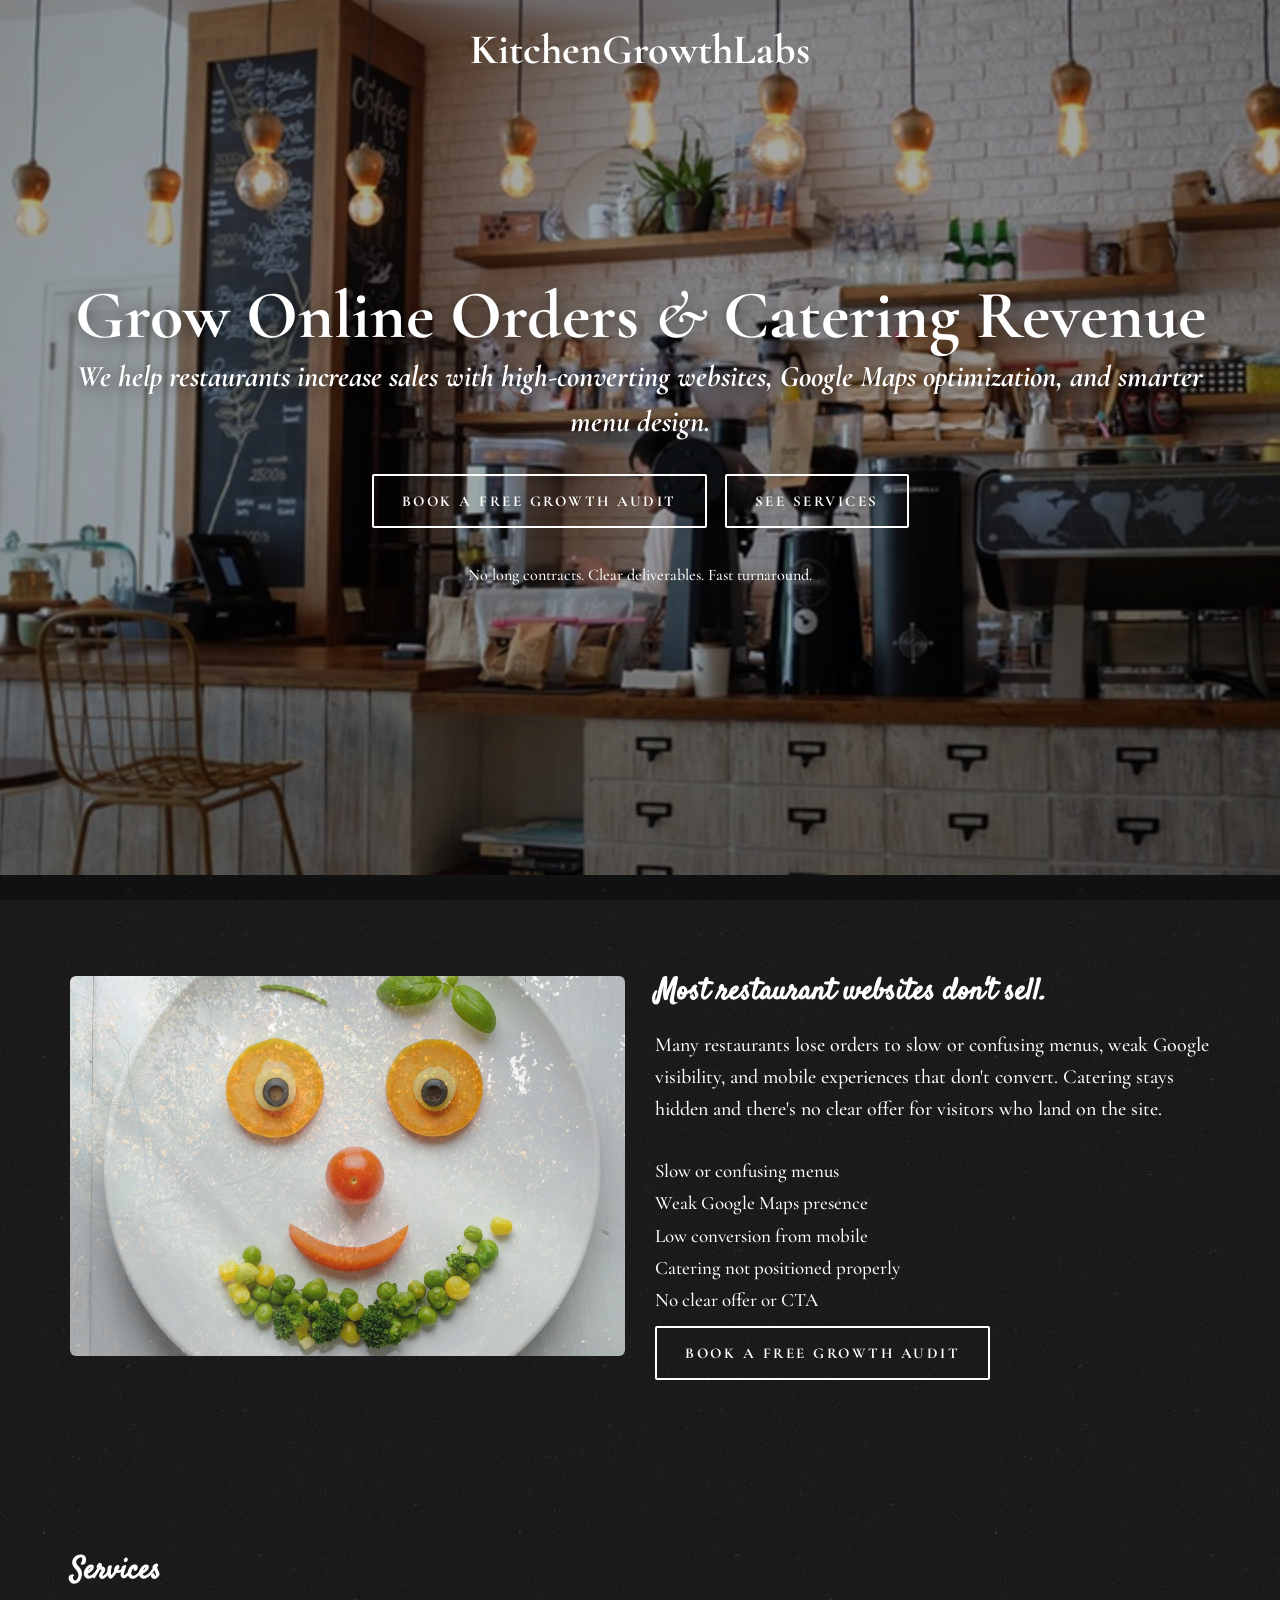
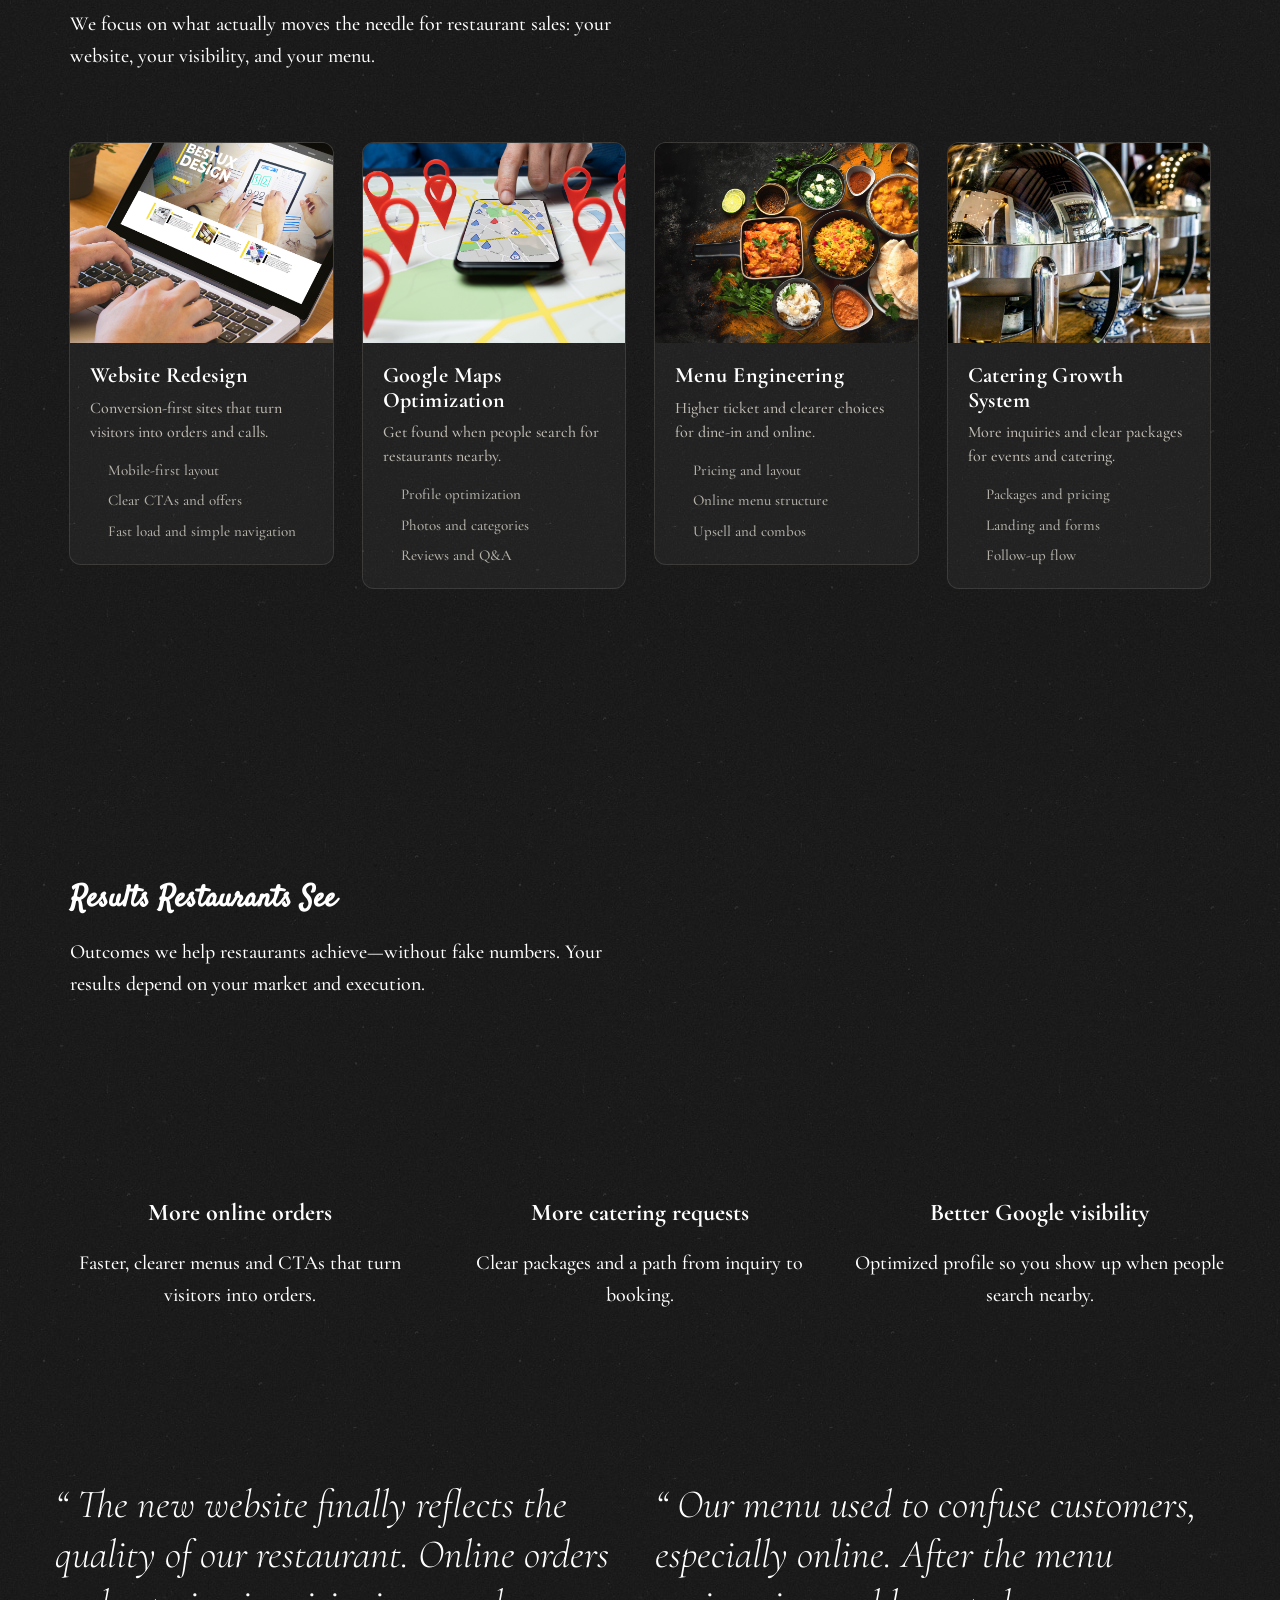
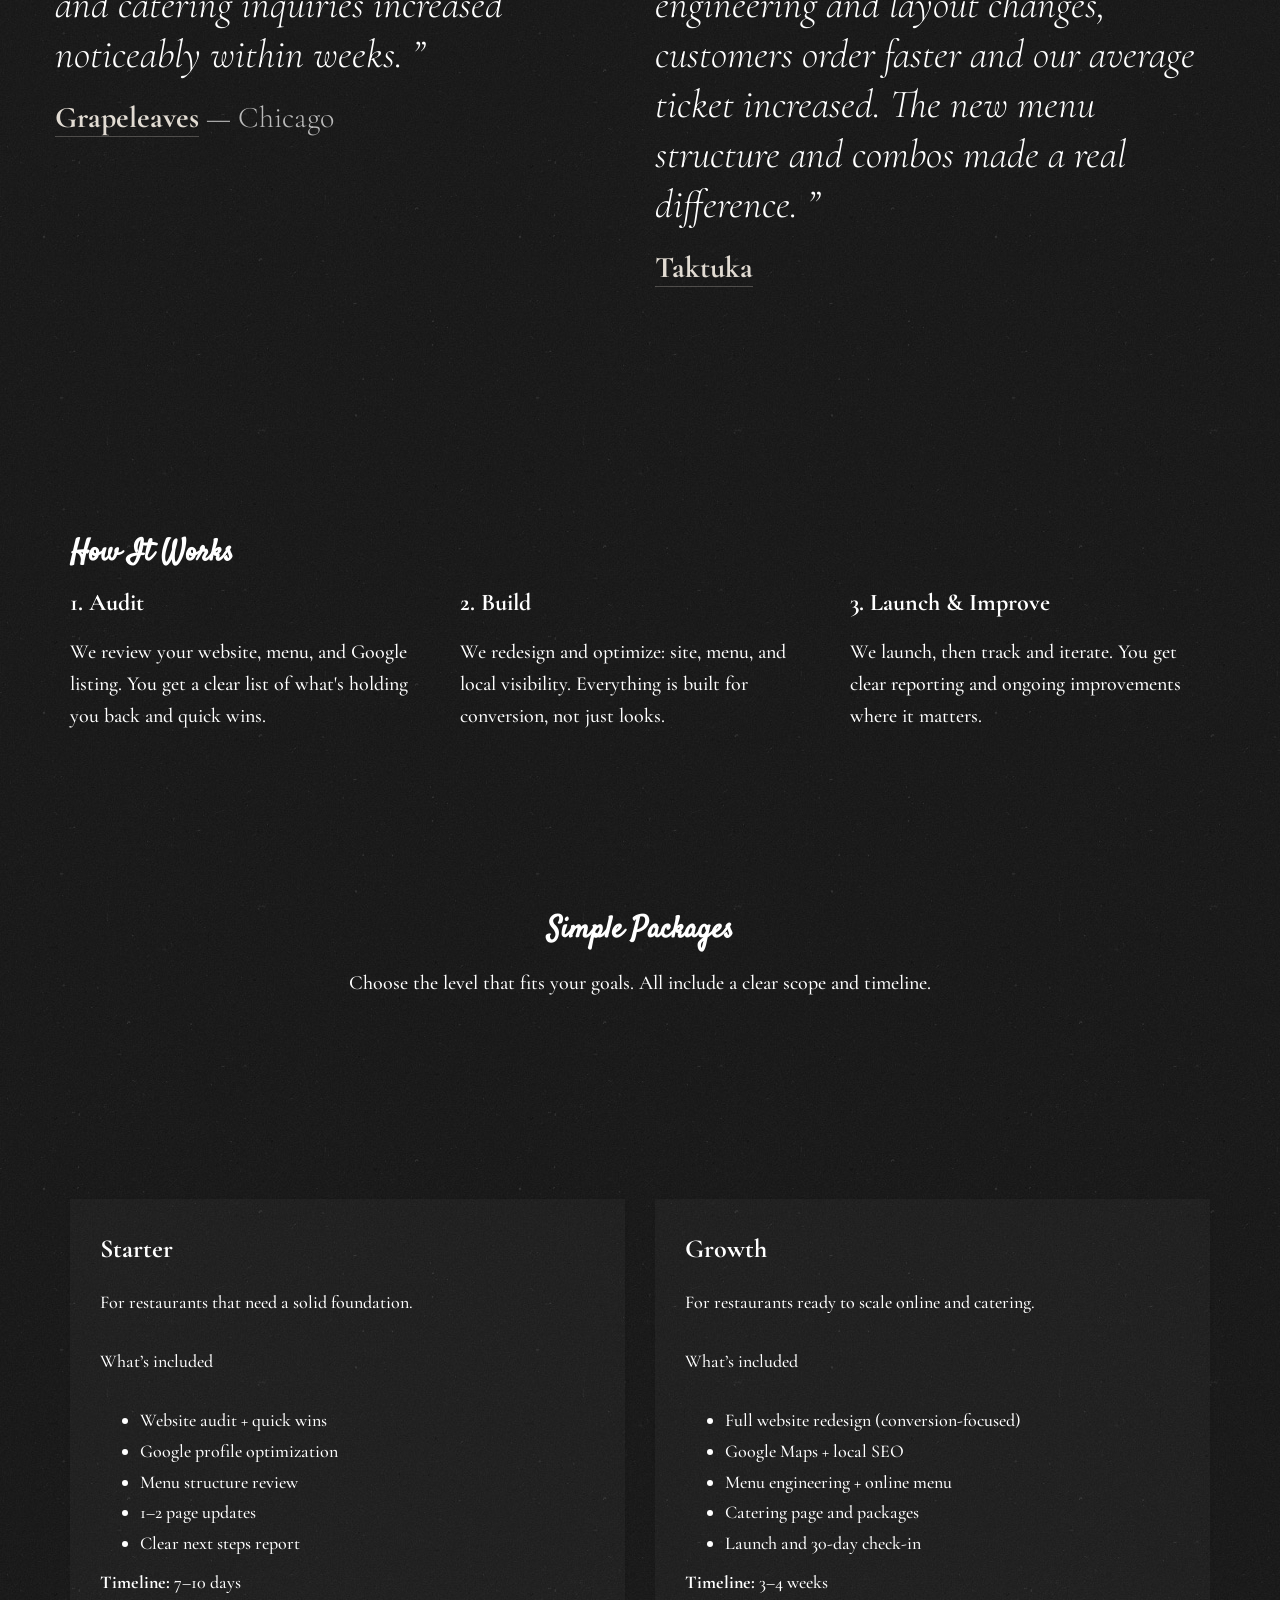
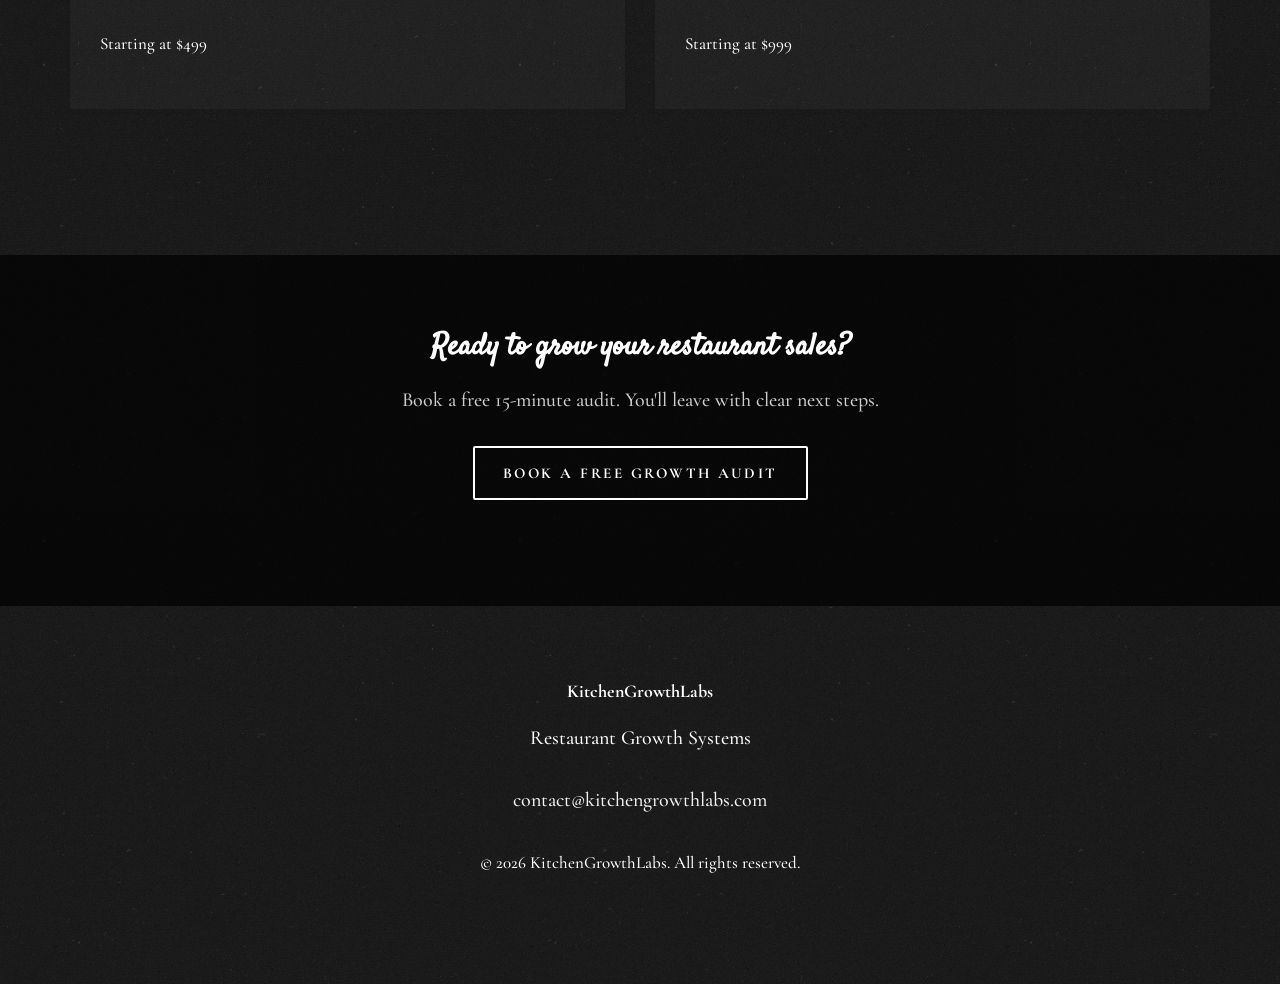
==== commit 3654bd3a: "Hero: use hero_1.jpeg, full-bleed cover, fix left black frame (scroll attachment, reset margin) Made" ====
--- a/index.html
+++ b/index.html
@@ -291,7 +291,7 @@
 	</div>
 
 	<!-- I) FINAL CTA -->
-	<div id="fh5co-started" class="fh5co-section animate-box" style="background-image: url(images/6.png);" data-stellar-background-ratio="0.5">
+	<div id="fh5co-started" class="fh5co-section animate-box" style="background-image: url(images/hero_1.jpeg);" data-stellar-background-ratio="0.5">
 		<div class="overlay"></div>
 		<div class="container">
 			<div class="row animate-box">
--- a/css/style.css
+++ b/css/style.css
@@ -10,6 +10,10 @@
 * 	Template Style 
 *
 * ======================================================= */
+html, body {
+  margin: 0;
+  padding: 0;
+}
 body {
   font-family: "Cormorant Garamond", Georgia, serif;
   font-weight: 500;
@@ -284,16 +288,17 @@
 }
 
 #fh5co-header {
+  min-height: 100vh;
+  width: 100%;
+  margin: 0;
+  left: 0;
+  right: 0;
   background-size: cover;
   background-position: center center;
   background-repeat: no-repeat;
-  background-attachment: fixed;
-  position: relative;
-}
-@media screen and (max-width: 768px) {
-  #fh5co-header {
-    background-attachment: scroll;
-  }
+  background-attachment: scroll;
+  position: relative;
+  box-sizing: border-box;
 }
 #fh5co-header .overlay {
   z-index: 0;
@@ -302,7 +307,7 @@
   top: 0;
   left: 0;
   right: 0;
-  background: rgba(0, 0, 0, 0.62);
+  background: rgba(0, 0, 0, 0.35);
 }
 
 @media screen and (max-width: 768px) {
